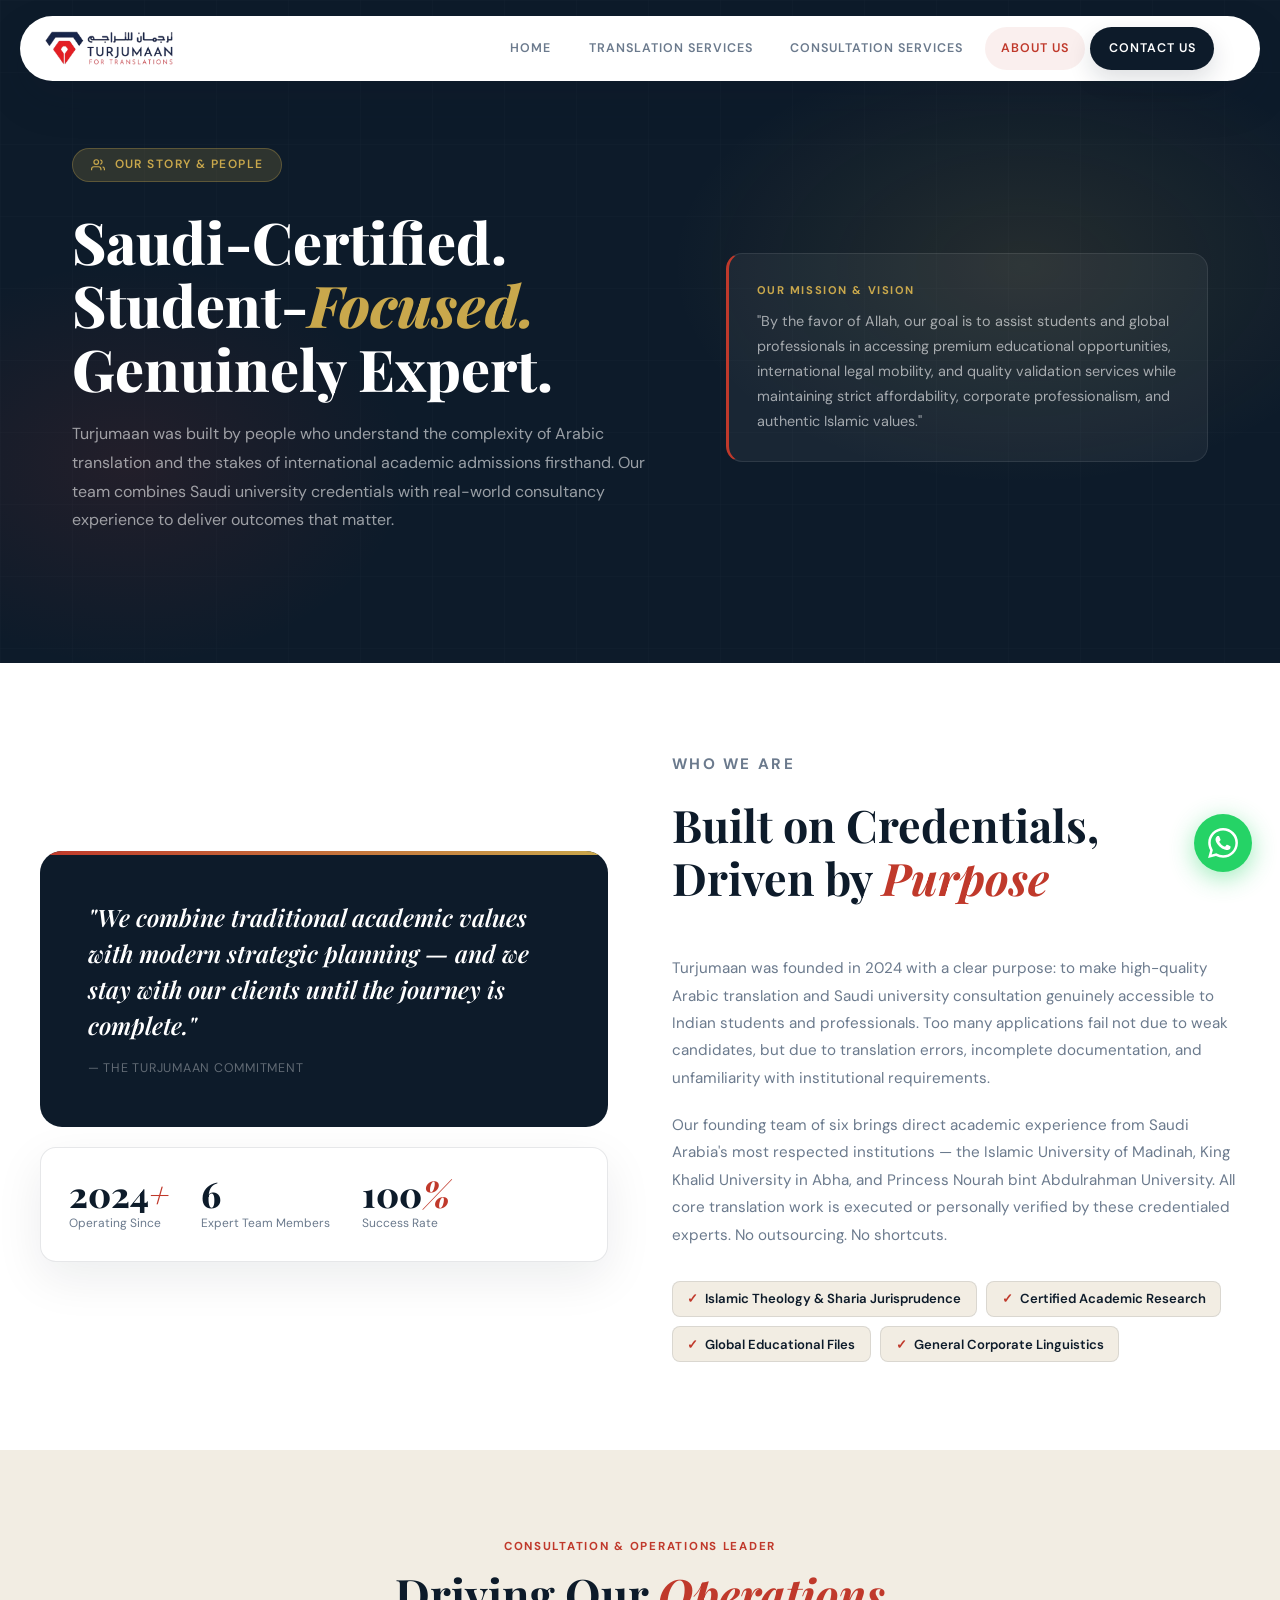
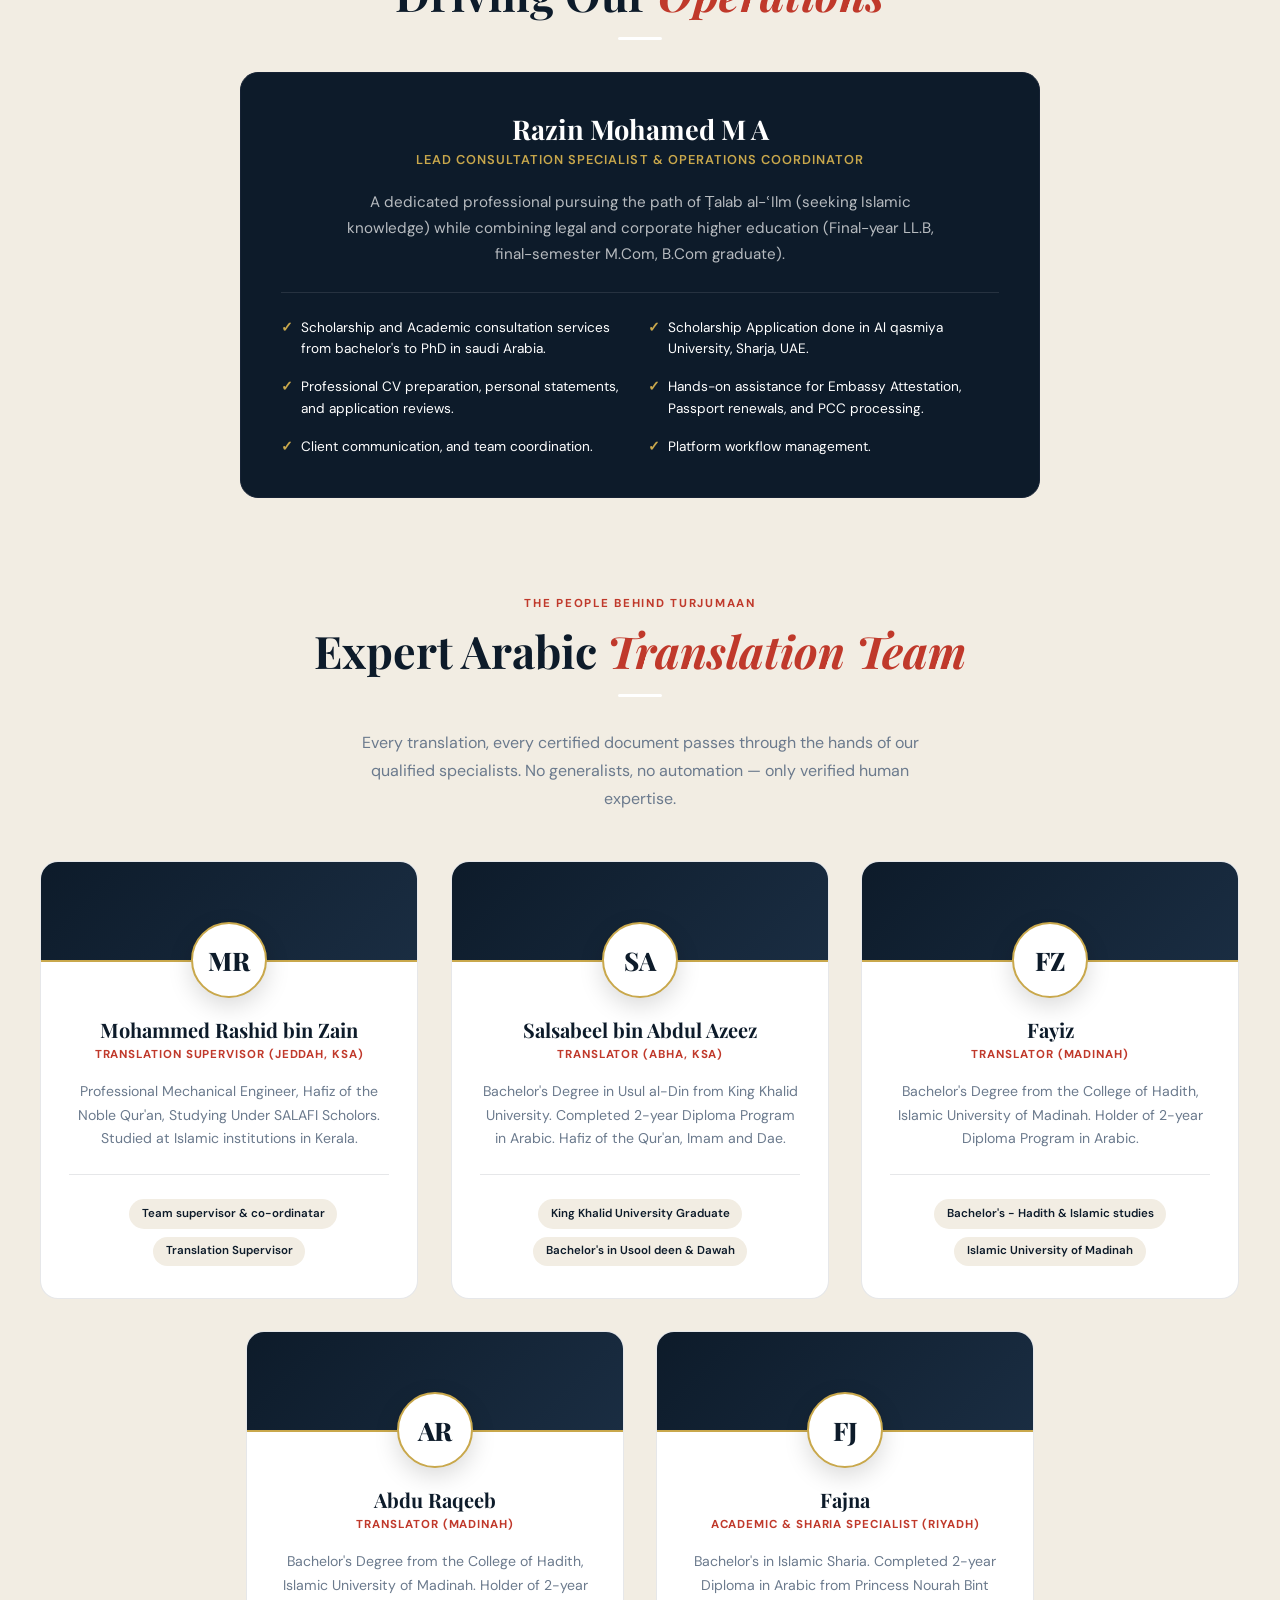
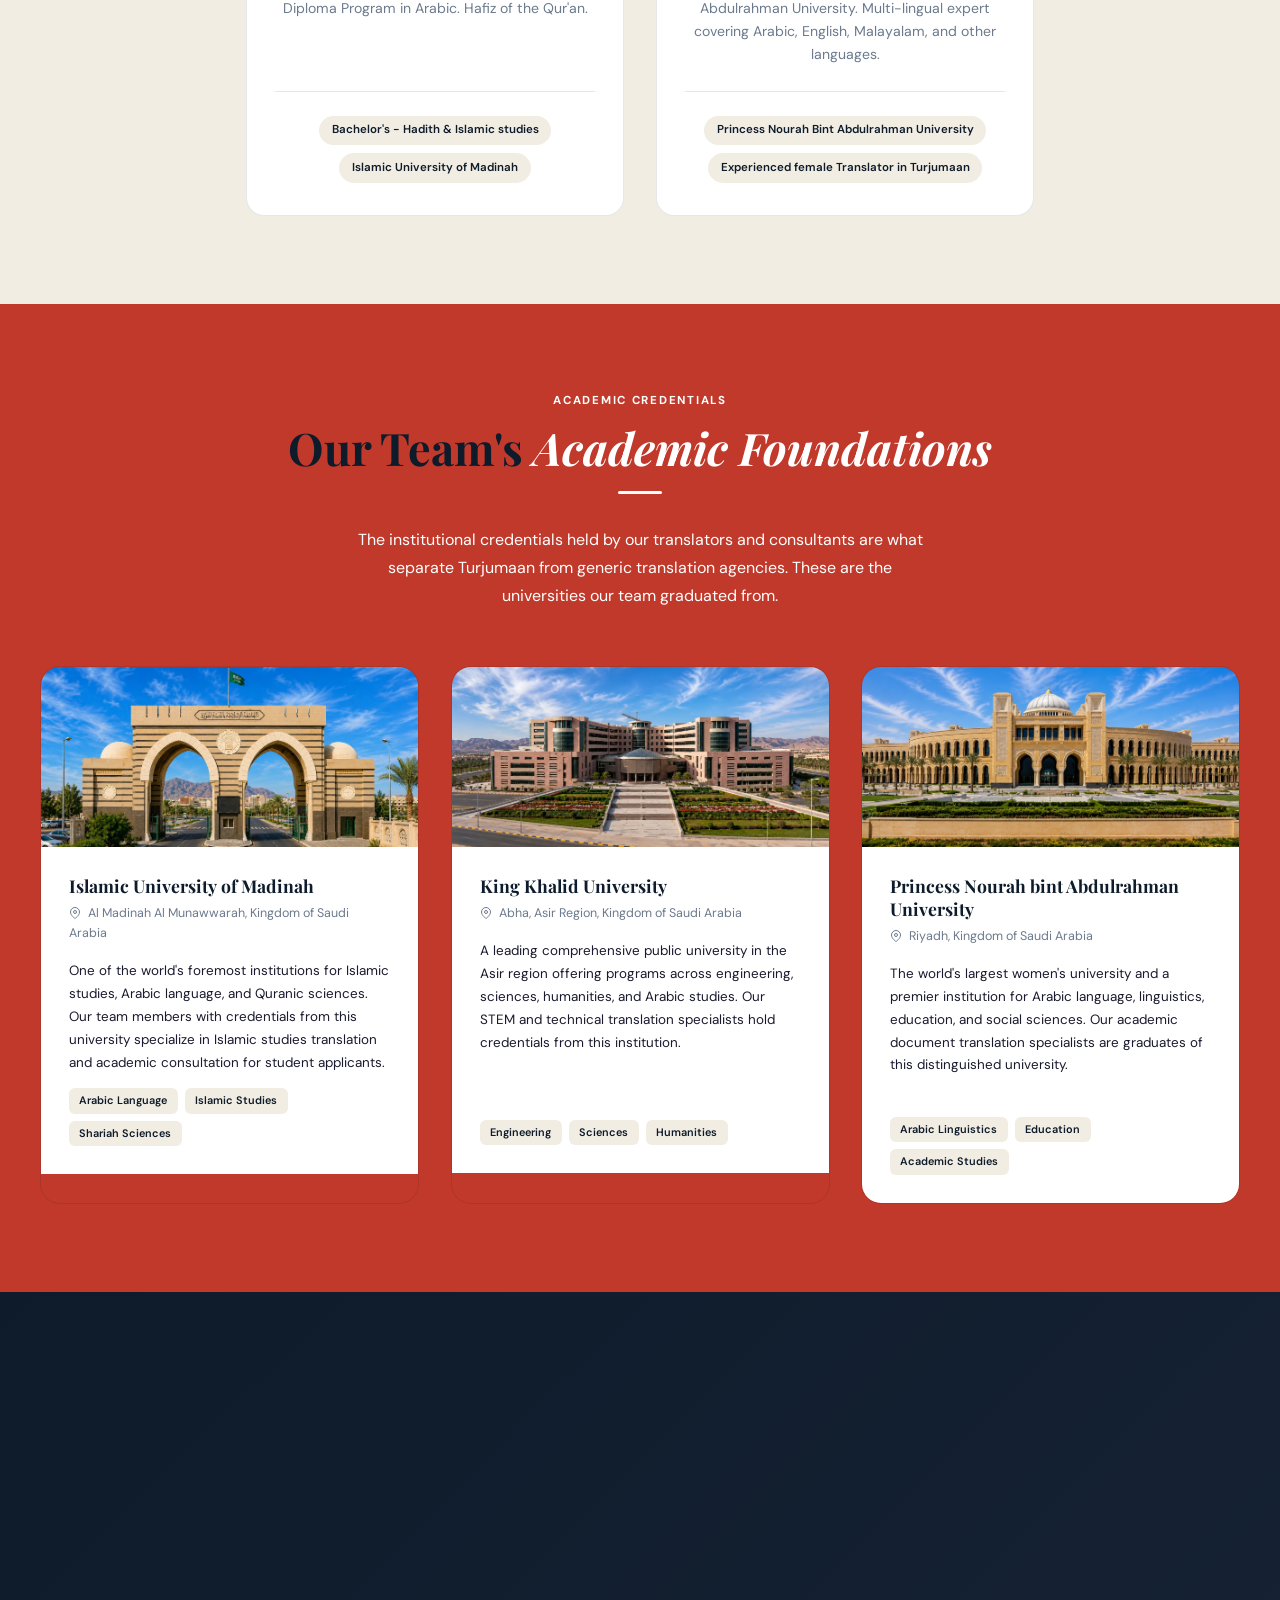
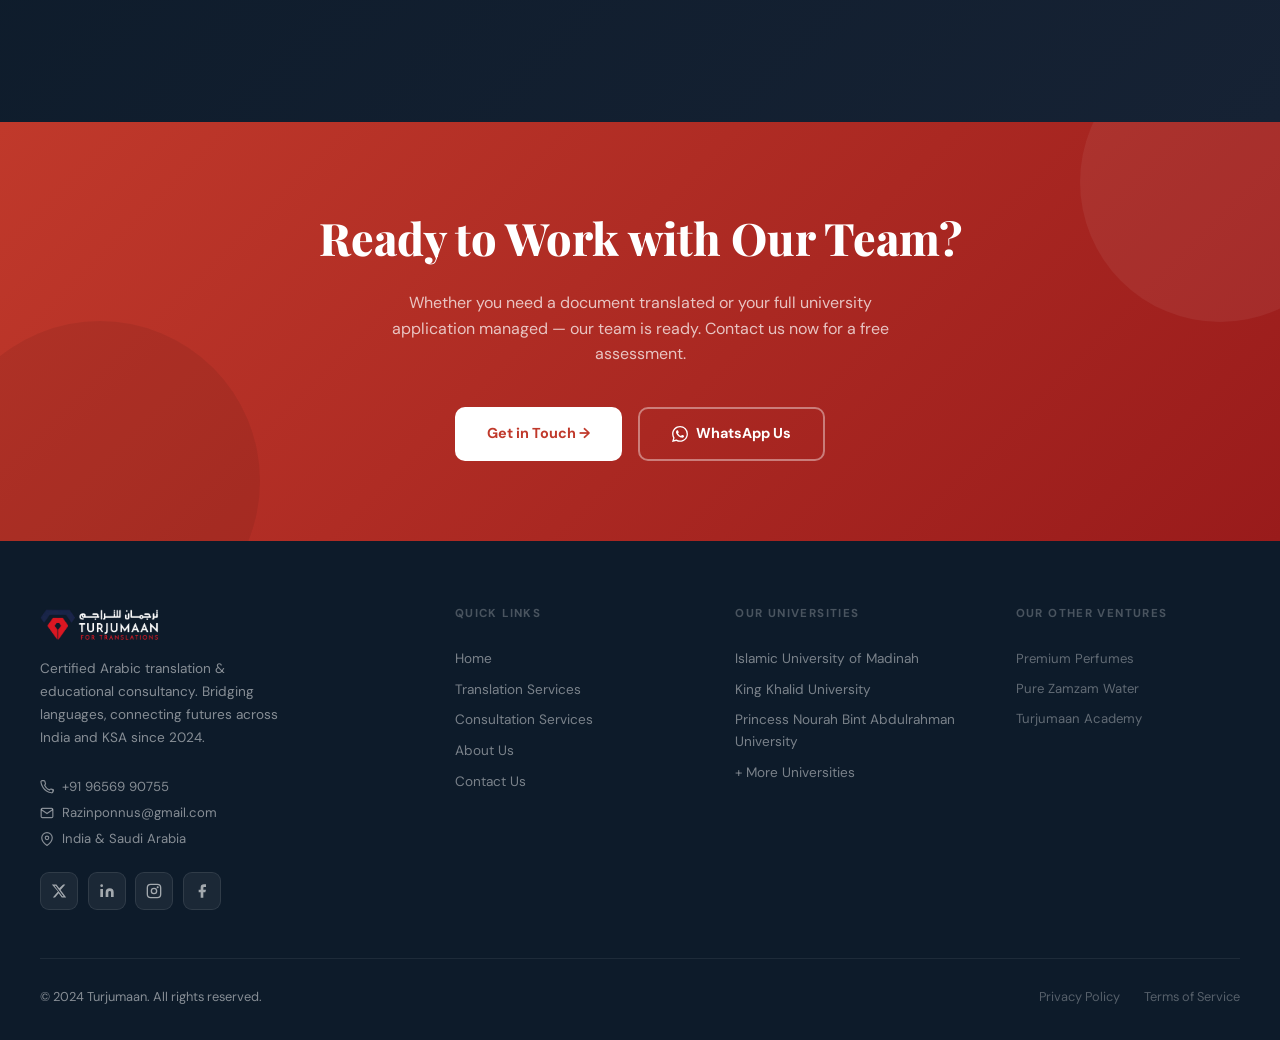
==== about-us.html @ 1d8ee68a "changes" ====
<!DOCTYPE html>
<html lang="en">
<head>
<meta charset="UTF-8">
<meta name="viewport" content="width=device-width, initial-scale=1.0">
<title>Meet Our Expert Saudi-Certified Linguistic Team | Turjumaan</title>
<meta name="description" content="Turjumaan is led by 5 Saudi-credentialed linguistic experts. Meet our team of certified translators and consultants with credentials from the Islamic University of Madinah, King Khalid University, and Princess Nourah University.">
<meta name="robots" content="index, follow">
<link rel="canonical" href="/about-us.html">
<meta property="og:type" content="website">
<meta property="og:site_name" content="Turjumaan">
<meta property="og:title" content="Meet Our Expert Saudi-Certified Linguistic Team | Turjumaan">
<meta property="og:description" content="Turjumaan is led by 5 Saudi-credentialed linguistic experts. Meet our team of certified translators and consultants with credentials from Saudi universities.">
<meta property="og:url" content="/about-us.html">
<meta property="og:image" content="Turjuman-logo.webp">
<meta property="og:image:alt" content="Turjumaan logo for certified Arabic translation and consultancy">
<meta property="og:locale" content="en_US">
<meta name="twitter:card" content="summary_large_image">
<meta name="twitter:title" content="Meet Our Expert Saudi-Certified Linguistic Team | Turjumaan">
<meta name="twitter:description" content="Turjumaan is led by 5 Saudi-credentialed linguistic experts. Meet our team of certified translators and consultants with credentials from Saudi universities.">
<meta name="twitter:image" content="Turjuman-logo.webp">
<script type="application/ld+json">
{
  "@context": "https://schema.org",
  "@type": "ProfessionalService",
  "name": "Turjumaan",
  "url": "/about-us.html",
  "description": "Saudi-certified Arabic translation and consultation specialists led by experienced linguists.",
  "logo": "Turjuman-logo.webp",
  "telephone": "+919656990755",
  "email": "Razinponnus@gmail.com",
  "areaServed": ["India", "Saudi Arabia", "Worldwide"]
}
</script>
<link rel="icon" href="profile-logo.webp" type="image/webp">
<link rel="apple-touch-icon" href="Turjuman-logo.webp">
<meta name="theme-color" content="#0D1B2A">
<link rel="preconnect" href="https://fonts.googleapis.com">
<link href="https://fonts.googleapis.com/css2?family=Playfair+Display:ital,wght@0,400;0,600;0,800;1,400;1,600&family=DM+Sans:wght@300;400;500;600&display=swap" rel="stylesheet">
<style>
*,*::before,*::after{box-sizing:border-box;margin:0;padding:0}
:root{
  --navy:#0D1B2A;--navy2:#162234;--crimson:#C0392B;--crimson2:#E74C3C;--gold:#C9A84C;
  --cream:#FAF8F2;--cream2:#F2EDE3;--text:#1A1A2E;--muted:#6B7A8D;--border:rgba(13,27,42,.1);--white:#fff;
  --nav-surface:rgba(255,252,248,.92);--nav-border:rgba(255,255,255,.65);--nav-shadow:0 18px 45px rgba(13,27,42,.12);--toggle-bg:rgba(13,27,42,.04);
  --ff-display:'Playfair Display',Georgia,serif;--ff-body:'DM Sans',sans-serif;--ease:cubic-bezier(.4,0,.2,1);--t:.3s;
}
html{scroll-behavior:smooth}
.reveal{opacity:0;transform:translateY(26px);transition:opacity .8s var(--ease),transform .8s var(--ease);will-change:opacity,transform}
.reveal.visible{opacity:1;transform:translateY(0)}
body{font-family:var(--ff-body);background:var(--cream);color:var(--text);overflow-x:hidden;line-height:1.6}
a{color:inherit;text-decoration:none}
img{max-width:100%;display:block}

/* NAV */
.nav{position:fixed;top:0;left:0;right:0;z-index:999;padding:1rem 1rem 0;background:transparent;transition:box-shadow var(--t) var(--ease)}
.nav.scrolled .nav-inner{box-shadow:var(--nav-shadow)}
.nav-inner{max-width:1240px;margin:0 auto;min-height:65px;padding:0 1.5rem;display:flex;align-items:center;justify-content:space-between;gap:1rem;background:var(--white);backdrop-filter:blur(18px);-webkit-backdrop-filter:blur(18px);border:1px solid var(--nav-border);border-radius:999px;box-shadow:var(--nav-shadow)}
.nav-brand{display:inline-flex;align-items:center;flex-shrink:0}
.nav-brand img{height:35px;width:auto;display:block}
.nav-brand span{color:var(--crimson)}
.nav-links{display:flex;align-items:center;gap:.35rem;margin-left:auto}
.nav-links a{font-size:.78rem;font-weight:600;letter-spacing:.08em;text-transform:uppercase;color:var(--muted);padding:.7rem 1rem;border-radius:999px;transition:color var(--t),background var(--t),transform var(--t)}
.nav-links a:hover,.nav-links a.active{color:var(--crimson);background:rgba(192,57,43,.08)}
.nav-cta{background:var(--navy)!important;color:var(--white)!important;border-radius:999px!important;padding:.7rem 1.15rem!important;box-shadow:0 10px 24px rgba(13,27,42,.14)}
.nav-cta:hover{background:var(--crimson)!important;color:var(--white)!important}
.nav-actions{display:flex;align-items:center;gap:.7rem;margin-left:.3rem}
.theme-toggle,.hamburger{width:44px;height:44px;border-radius:50%;display:inline-flex;align-items:center;justify-content:center;cursor:pointer;transition:transform var(--t),background var(--t),border-color var(--t),color var(--t)}
.theme-toggle{background:var(--toggle-bg);border:1px solid rgba(201,168,76,.35);color:var(--gold)}
.theme-toggle:hover,.hamburger:hover{transform:translateY(-1px)}
.theme-toggle svg{width:20px;height:20px}
.hamburger{display:none;flex-direction:column;gap:5px;background:var(--toggle-bg);border:1px solid rgba(13,27,42,.08);padding:0}
.hamburger span{display:block;width:18px;height:2px;background:var(--navy);border-radius:2px}
.mob-menu{display:none;position:fixed;top:92px;left:50%;transform:translateX(-50%);width:min(1240px,calc(100% - 2rem));background:var(--nav-surface);border:1px solid var(--nav-border);border-radius:28px;box-shadow:var(--nav-shadow);backdrop-filter:blur(18px);-webkit-backdrop-filter:blur(18px);z-index:998;flex-direction:column;padding:1rem}
.mob-menu.open{display:flex}
.mob-menu a{padding:.85rem 1.25rem;font-weight:500;color:var(--text);border-radius:8px;transition:background var(--t)}
.mob-menu a:hover{background:var(--cream2)}

/* PAGE HERO */
.page-hero{padding-top:68px;background:var(--navy);position:relative;overflow:hidden}
.hero-mesh{position:absolute;inset:0;background:radial-gradient(ellipse 50% 60% at 80% 40%,rgba(201,168,76,.12),transparent 55%),radial-gradient(ellipse 40% 55% at 10% 70%,rgba(192,57,43,.12),transparent 55%);pointer-events:none}
.hero-grid{position:absolute;inset:0;opacity:.025;background-image:linear-gradient(rgba(255,255,255,.6) 1px,transparent 1px),linear-gradient(90deg,rgba(255,255,255,.6) 1px,transparent 1px);background-size:72px 72px}
.hero-content{position:relative;z-index:2;max-width:1200px;margin:0 auto;padding:5rem 2rem 6rem;display:grid;grid-template-columns:1.1fr .9fr;gap:4rem;align-items:center}
.hero-pill{display:inline-flex;align-items:center;gap:8px;background:rgba(201,168,76,.18);border:1px solid rgba(201,168,76,.3);color:var(--gold);font-size:.75rem;font-weight:600;letter-spacing:.12em;text-transform:uppercase;padding:.4rem 1.1rem;border-radius:100px;margin-bottom:1.75rem}
.hero-h1{font-family:var(--ff-display);font-size:clamp(2.2rem,4.5vw,4rem);font-weight:800;color:var(--white);line-height:1.1;margin-bottom:1.25rem}
.hero-h1 em{font-style:italic;color:var(--gold)}
.hero-sub{font-size:1rem;color:rgba(255,255,255,.58);line-height:1.8;margin-bottom:2rem}
.hero-right{display:grid;gap:1rem}
.mv-card{background:rgba(255,255,255,.05);border:1px solid rgba(255,255,255,.09);border-radius:16px;padding:1.75rem;transition:background var(--t)}
.mv-card:hover{background:rgba(255,255,255,.08)}
.mv-card-label{font-size:.7rem;font-weight:700;letter-spacing:.14em;text-transform:uppercase;color:var(--gold);margin-bottom:.6rem}
.mv-card-text{font-size:.9rem;color:rgba(255,255,255,.6);line-height:1.72}

/* SECTION COMMONS */
section{padding:5.5rem 2rem}
.container{max-width:1200px;margin:0 auto}
.eyebrow{font-size:.72rem;font-weight:700;letter-spacing:.15em;text-transform:uppercase;color:var(--crimson);margin-bottom:.75rem}
.section-title{font-family:var(--ff-display);font-size:clamp(1.8rem,3.5vw,2.8rem);font-weight:700;color:var(--navy);line-height:1.18;margin-bottom:1rem}
.section-title em{font-style:italic;color:var(--crimson)}
.section-sub{font-size:1rem;color:var(--muted);line-height:1.75;max-width:580px}
.section-sub-1{font-size:1rem;color:var(--white);line-height:1.75;max-width:580px}
.divider{width:44px;height:3px;background:var(--white);border-radius:2px;margin-bottom:2rem}
.divider.center{margin-left:auto;margin-right:auto}
.text-center{text-align:center}
.text-center .section-sub{margin:0 auto}
.text-center .section-sub-1{margin:0 auto}

.eyebrow-1{font-size:.72rem;font-weight:700;letter-spacing:.15em;text-transform:uppercase;color:var(--white);margin-bottom:.75rem}


/* IDENTITY SECTION */
.identity-section{background:var(--white)}
.identity-grid{display:grid;grid-template-columns:1fr 1fr;gap:4rem;align-items:center}
.identity-visual{position:relative}
.identity-main-card{background:var(--navy);border-radius:22px;padding:3rem;position:relative;overflow:hidden}
.identity-main-card::before{content:'';position:absolute;top:0;left:0;right:0;height:4px;background:linear-gradient(90deg,var(--crimson),var(--gold))}
.identity-quote{font-family:var(--ff-display);font-size:1.5rem;font-weight:600;font-style:italic;color:var(--white);line-height:1.5;margin-bottom:1rem}
.identity-quote-src{font-size:.78rem;color:rgba(255,255,255,.35);letter-spacing:.06em;text-transform:uppercase}
.identity-float{background:var(--white);border:1px solid var(--border);border-radius:16px;padding:1.75rem;margin-top:1.25rem;box-shadow:0 16px 48px rgba(13,27,42,.08)}
.float-stats{display:flex;gap:2rem;flex-wrap:wrap}
.fstat-num{font-family:var(--ff-display);font-size:2.2rem;font-weight:800;color:var(--navy);line-height:1}
.fstat-num span{color:var(--crimson);font-style:italic}
.fstat-label{font-size:.75rem;color:var(--muted);margin-top:3px}
.identity-copy p{font-size:.95rem;color:var(--muted);line-height:1.8;margin-bottom:1.25rem}
.identity-copy p:last-child{margin-bottom:0}
.value-tags{display:flex;flex-wrap:wrap;gap:.6rem;margin-top:2rem}
.value-tag{display:flex;align-items:center;gap:7px;font-size:.82rem;font-weight:600;color:var(--navy);background:var(--cream2);border:1px solid var(--border);padding:.4rem .9rem;border-radius:8px}
.value-tag::before{content:'✓';color:var(--crimson);font-weight:800}

/* TEAM SECTION OVERHAUL */
.team-section{background:var(--cream2)}
.team-leader-card{background:var(--navy);border:1px solid var(--navy2);border-radius:18px;overflow:hidden;transition:all var(--t) var(--ease); display:flex; flex-direction:column; max-width: 800px; margin: 0 auto 3.5rem auto;}
.team-leader-card:hover{transform:translateY(-6px);box-shadow:0 20px 56px rgba(13,27,42,.15);border-color:var(--gold);}
.team-leader-body{padding:2.5rem; color:var(--white); text-align: center;}
.team-leader-name{font-family:var(--ff-display);font-size:1.7rem;font-weight:700;color:var(--white);margin-bottom:.25rem;line-height:1.2}
.team-leader-role{font-size:.8rem;font-weight:600;color:var(--gold);text-transform:uppercase;letter-spacing:.08em;margin-bottom:1.25rem}
.team-leader-bio{font-size:.95rem;color:rgba(255,255,255,.7);line-height:1.7;margin-bottom:1.5rem; max-width: 600px; margin-left: auto; margin-right: auto;}
.team-leader-skills {border-top: 1px solid rgba(255,255,255,0.1); padding-top: 1.5rem; display: grid; grid-template-columns: 1fr 1fr; gap: 1rem; text-align: left;}
.team-leader-skill {font-size: 0.85rem; color: var(--white); display: flex; gap: 8px;}
.team-leader-skill::before {content: '✓'; color: var(--gold); font-weight: bold;}

/* REDESIGNED 5-CARD GRID */
.team-grid {
  display: flex;
  flex-wrap: wrap;
  justify-content: center;
  gap: 2rem;
  margin-top: 3rem;
}
.team-card {
  width: calc(33.333% - 1.35rem);
  min-width: 320px;
  max-width: 380px;
  background: var(--white);
  border: 1px solid var(--border);
  border-radius: 18px;
  overflow: hidden;
  transition: all var(--t) var(--ease);
  display: flex;
  flex-direction: column;
}
.team-card:hover {
  transform: translateY(-8px);
  box-shadow: 0 24px 48px rgba(13,27,42,0.08);
  border-color: rgba(201,168,76,0.4);
}
.team-card-header {
  height: 100px;
  background: linear-gradient(135deg, var(--navy) 0%, #1a2d42 100%);
  position: relative;
  border-bottom: 2px solid var(--gold);
}
.team-avatar {
  width: 76px;
  height: 76px;
  background: var(--white);
  color: var(--navy);
  font-family: var(--ff-display);
  font-size: 1.6rem;
  font-weight: 800;
  border-radius: 50%;
  display: flex;
  align-items: center;
  justify-content: center;
  position: absolute;
  bottom: -38px;
  left: 50%;
  transform: translateX(-50%);
  box-shadow: 0 8px 24px rgba(0,0,0,0.15);
  border: 2px solid var(--gold);
}
.team-card-body {
  padding: 3.5rem 1.75rem 2rem;
  text-align: center;
  display: flex;
  flex-direction: column;
  flex-grow: 1;
}
.team-card-name {
  font-family: var(--ff-display);
  font-size: 1.25rem;
  font-weight: 700;
  color: var(--navy);
  margin-bottom: 0.25rem;
  line-height: 1.2;
}
.team-card-role {
  font-size: 0.72rem;
  font-weight: 700;
  color: var(--crimson);
  text-transform: uppercase;
  letter-spacing: 0.08em;
  margin-bottom: 1rem;
}
.team-card-bio {
  font-size: 0.88rem;
  color: var(--muted);
  line-height: 1.65;
  margin-bottom: 1.5rem;
  flex-grow: 1;
}
.team-skills {
  display: flex;
  flex-wrap: wrap;
  justify-content: center;
  gap: 0.5rem;
  margin-top: auto;
  padding-top: 1.5rem;
  border-top: 1px solid var(--border);
}
.team-skill {
  font-size: 0.72rem;
  font-weight: 600;
  background: var(--cream2);
  color: var(--navy);
  padding: 0.35rem 0.8rem;
  border-radius: 100px;
}

/* ACADEMIC AFFILIATIONS */
.affiliations-section{background:var(--crimson)}
.aff-grid{display:grid;grid-template-columns:repeat(3,1fr);gap:2rem;margin-top:3.5rem;}
.aff-card{border:1px solid var(--border);border-radius:20px;overflow:hidden;transition:all var(--t) var(--ease);position:relative;}
.aff-card::before{content:'';position:absolute;top:0;left:0;right:0;height:3px;background:linear-gradient(90deg,var(--crimson),var(--gold));transform:scaleX(0);transform-origin:left;transition:transform var(--t)}
.aff-card:hover::before{transform:scaleX(1)}
.aff-card:hover{transform:translateY(-5px);box-shadow:0 20px 60px rgba(13,27,42,.09)}
.aff-img-wrap{height:180px;background:var(--cream2);display:flex;align-items:center;justify-content:center;overflow:hidden;position:relative}
.aff-img-wrap img{width:100%;height:100%;object-fit:cover;transition:transform .6s var(--ease)}
.aff-card:hover .aff-img-wrap img{transform:scale(1.04)}
.aff-img-fallback{display:flex;flex-direction:column;align-items:center;justify-content:center;gap:.75rem;height:100%;width:100%}
.aff-img-fallback-logo{height:60px;display:flex;align-items:center;justify-content:center}
.aff-img-fallback-logo img{max-height:60px;width:auto;object-fit:contain}
.aff-img-fallback-icon{font-size:3.5rem}
.aff-body{padding:1.75rem;background: var(--white);}
.aff-name{font-family:var(--ff-display);font-size:1.1rem;font-weight:700;color:var(--navy);margin-bottom:.4rem;line-height:1.3}
.aff-location{font-size:.78rem;color:var(--muted);margin-bottom:1rem}
.aff-detail{font-size:.84rem;color:var(--text);line-height:1.7}
.aff-tags{display:flex;flex-wrap:wrap;gap:.45rem;margin-top:.875rem}
.aff-tag{font-size:.68rem;font-weight:600;background:var(--cream2);color:var(--navy);padding:.25rem .65rem;border-radius:6px}

/* VALUES STRIP OVERHAUL */
.values-strip {
  background: linear-gradient(135deg, var(--navy) 0%, var(--navy2) 100%);
  padding: 5rem 2rem;
}
.values-inner {
  max-width: 1200px;
  margin: 0 auto;
  display: grid;
  grid-template-columns: repeat(4, 1fr);
  gap: 2rem;
}
.value-cell {
  background: rgba(255,255,255,0.03);
  border: 1px solid rgba(255,255,255,0.06);
  border-radius: 16px;
  padding: 2.5rem 1.5rem;
  text-align: center;
  transition: all var(--t);
}
.value-cell:hover {
  background: rgba(255,255,255,0.06);
  transform: translateY(-5px);
  border-color: rgba(201,168,76, 0.3);
  box-shadow: 0 15px 30px rgba(0,0,0,0.2);
}
.value-icon {
  width: 64px;
  height: 64px;
  margin: 0 auto 1.25rem auto;
  background: rgba(201,168,76, 0.1);
  border: 1px solid rgba(201,168,76, 0.25);
  border-radius: 50%;
  display: flex;
  align-items: center;
  justify-content: center;
  transition: all var(--t);
}
.value-icon svg {
  width: 30px;
  height: 30px;
  color: var(--gold);
  transition: all var(--t);
}
.value-cell:hover .value-icon {
  background: var(--gold);
  transform: translateY(-5px);
  box-shadow: 0 10px 25px rgba(201,168,76,0.3);
}
.value-cell:hover .value-icon svg {
  color: var(--navy);
}
.value-title {
  font-family: var(--ff-display);
  font-size: 1.15rem;
  font-weight: 700;
  color: var(--white);
  margin-bottom: 0.6rem;
}
.value-desc {
  font-size: 0.85rem;
  color: rgba(255,255,255,0.55);
  line-height: 1.6;
}

/* CTA BANNER */
.cta-section{background:linear-gradient(135deg,var(--crimson) 0%,#991b1b 100%);text-align:center;padding:5rem 2rem;position:relative;overflow:hidden}
.cta-section::before{content:'';position:absolute;top:-80px;right:-80px;width:280px;height:280px;border-radius:50%;background:rgba(255,255,255,.06)}
.cta-section::after{content:'';position:absolute;bottom:-100px;left:-60px;width:320px;height:320px;border-radius:50%;background:rgba(0,0,0,.07)}
.cta-inner{position:relative;z-index:1}
.cta-title{font-family:var(--ff-display);font-size:clamp(1.8rem,3.5vw,3rem);font-weight:800;color:var(--white);margin-bottom:1rem}
.cta-sub{font-size:1rem;color:rgba(255,255,255,.72);margin-bottom:2.5rem;max-width:520px;margin-left:auto;margin-right:auto}
.btn-white{display:inline-flex;align-items:center;gap:8px;background:var(--white);color:var(--crimson);padding:.85rem 2rem;border-radius:10px;font-weight:700;font-size:.9rem;font-family:var(--ff-body);transition:all var(--t) var(--ease)}
.btn-white:hover{transform:translateY(-2px);box-shadow:0 10px 28px rgba(0,0,0,.2)}
.btn-outline-white{display:inline-flex;align-items:center;gap:8px;background:transparent;color:var(--white);padding:.85rem 2rem;border-radius:10px;font-weight:700;font-size:.9rem;font-family:var(--ff-body);border:2px solid rgba(255,255,255,.4);transition:all var(--t) var(--ease)}
.btn-outline-white:hover{background:rgba(255,255,255,.1);border-color:rgba(255,255,255,.7)}
.cta-btns{display:flex;gap:1rem;justify-content:center;flex-wrap:wrap}

/* FOOTER */
footer{background:var(--navy);color:rgba(255,255,255,.5);padding:4rem 2rem 2rem}
.footer-inner{max-width:1200px;margin:0 auto}
.footer-grid{display:grid;grid-template-columns:1.6fr 1fr 1fr 1fr;gap:3.5rem;margin-bottom:3rem}
.footer-brand-name{font-family:var(--ff-display);font-size:1.5rem;font-weight:800;color:var(--white);margin-bottom:.75rem}
.footer-brand-name img{width:auto;height:40px;display:block}
.footer-brand-name span{color:var(--crimson)}
.footer-tagline{font-size:.85rem;line-height:1.7;max-width:260px;margin-bottom:1.5rem}
.footer-nap{font-size:.82rem;line-height:2}
.footer-col-title{font-size:.72rem;font-weight:700;letter-spacing:.12em;text-transform:uppercase;color:rgba(255,255,255,.25);margin-bottom:1.25rem}
.footer-link{display:block;font-size:.85rem;color:rgba(255,255,255,.45);padding:.28rem 0;transition:color .2s}
.footer-link:hover{color:var(--white)}
.footer-venture-text{font-size:.82rem;color:rgba(255,255,255,.35);padding:.28rem 0;transition:color .2s}
.footer-venture-text:hover{color:rgba(255,255,255,.65)}
.footer-venture::before{content:'↗';font-size:.7rem;opacity:.5}
.socials{display:flex;gap:.6rem;margin-top:1.25rem}
.social-btn{width:38px;height:38px;border-radius:9px;background:rgba(255,255,255,.06);border:1px solid rgba(255,255,255,.09);display:flex;align-items:center;justify-content:center;transition:all .2s}
.social-btn:hover{background:var(--crimson);border-color:var(--crimson)}
.social-btn svg{width:16px;height:16px;color:rgba(255,255,255,.6)}
.social-btn:hover svg{color:var(--white)}
.footer-bottom{border-top:1px solid rgba(255,255,255,.07);padding-top:1.75rem;display:flex;justify-content:space-between;align-items:center;flex-wrap:wrap;gap:1rem;font-size:.8rem}
.footer-legal{display:flex;gap:1.5rem}
.footer-legal a{color:rgba(255,255,255,.3);transition:color .2s}
.footer-legal a:hover{color:rgba(255,255,255,.65)}

/* FLOATING WHATSAPP */
.wa-float{position:fixed;bottom:28px;right:28px;z-index:9999;width:58px;height:58px;background:#25D366;border-radius:50%;display:flex;align-items:center;justify-content:center;box-shadow:0 6px 24px rgba(37,211,102,.45);transition:all .3s var(--ease)}
.wa-float:hover{transform:scale(1.12);box-shadow:0 10px 32px rgba(37,211,102,.55)}
.wa-float svg{width:30px;height:30px;color:var(--white)}

/* RESPONSIVE */
@media(max-width:980px){
  .nav{padding:.8rem .75rem 0}
  .nav-inner{min-height:64px;padding:0 1rem;border-radius:28px}
  .nav-links{display:none}
  .nav-actions{margin-left:auto}
  .hamburger{display:inline-flex}
  .nav-brand img{height:32px}
}
@media(max-width:900px){
  .hero-content{grid-template-columns:1fr;gap:2.5rem}
  .identity-grid{grid-template-columns:1fr;gap:2.5rem}
  .aff-grid{grid-template-columns:1fr 1fr}
  .values-inner{grid-template-columns:1fr 1fr}
  .footer-grid{grid-template-columns:1fr 1fr;gap:2rem}
  .team-leader-skills {grid-template-columns: 1fr;}
}
@media(max-width:640px){
  .hero-h1{font-size:2.4rem; margin-bottom:0.75rem}
  .hero-sub {font-size: 0.88rem; line-height: 1.65; margin-bottom: 2rem;}
  .section-sub {font-size: 0.88rem; line-height: 1.65;}
    .section-sub-1 {font-size: 0.88rem; line-height: 1.65;}
  .identity-quote {font-size: 1.3rem;}
  .mv-card {padding: 1.5rem;}
  .team-card {width: 100%; min-width: 100%;}
  .team-leader-body {padding: 2rem 1.5rem;}
  
  .aff-grid{grid-template-columns:1fr}
  .values-inner{grid-template-columns:1fr}
  .footer-grid{grid-template-columns:1fr}
  section{padding:4rem 1.25rem}
}
</style>
</head>
<body>

<!-- NAVIGATION -->
<nav class="nav" id="mainNav">
  <div class="nav-inner">
    <a href="/" class="nav-brand" aria-label="Turjumaan home"><img src="Turjuman-logo.webp" alt="Turjumaan logo"></a>
    <div class="nav-links">
      <a href="/index">Home</a>
      <a href="/translation-service">Translation Services</a>
      <a href="/consultation-service">Consultation Services</a>
      <a href="/about-us" class="active">About Us</a>
      <a href="/contact-us" class="nav-cta">Contact Us</a>
    </div>
    <div class="nav-actions">
      <button class="hamburger" id="ham" aria-label="Menu" type="button"><span></span><span></span><span></span></button>
    </div>
  </div>
</nav>
<div class="mob-menu" id="mobMenu">
  <a href="index.html">Home</a>
  <a href="translation-service.html">Translation Services</a>
  <a href="consultation-service.html">Consultation Services</a>
  <a href="about-us.html">About Us</a>
  <a href="contact-us.html">Contact Us</a>
</div>

<!-- PAGE HERO -->
<div class="page-hero">
  <div class="hero-mesh"></div>
  <div class="hero-grid"></div>
  <div class="hero-content">
    <div>
      <div class="hero-pill">
        <svg viewBox="0 0 24 24" fill="none" stroke="currentColor" stroke-width="2" width="14" height="14" style="margin-right:2px"><path d="M17 21v-2a4 4 0 0 0-4-4H5a4 4 0 0 0-4 4v2"/><circle cx="9" cy="7" r="4"/><path d="M23 21v-2a4 4 0 0 0-3-3.87M16 3.13a4 4 0 0 1 0 7.75"/></svg>
        Our Story & People
      </div>
      <h1 class="hero-h1">Saudi-Certified.<br>Student-<em>Focused.</em><br>Genuinely Expert.</h1>
      <p class="hero-sub">Turjumaan was built by people who understand the complexity of Arabic translation and the stakes of international academic admissions firsthand. Our team combines Saudi university credentials with real-world consultancy experience to deliver outcomes that matter.</p>
    </div>
    <div class="hero-right">
      <div class="mv-card" style="border-left: 3px solid var(--crimson);">
        <div class="mv-card-label">Our Mission & Vision</div>
        <div class="mv-card-text">"By the favor of Allah, our goal is to assist students and global professionals in accessing premium educational opportunities, international legal mobility, and quality validation services while maintaining strict affordability, corporate professionalism, and authentic Islamic values."</div>
      </div>
    </div>
  </div>
</div>

<!-- CORE IDENTITY -->
<section class="identity-section">
  <div class="container">
    <div class="identity-grid">
      <div class="identity-visual">
        <div class="identity-main-card">
          <p class="identity-quote">"We combine traditional academic values with modern strategic planning — and we stay with our clients until the journey is complete."</p>
          <p class="identity-quote-src">— The Turjumaan Commitment</p>
        </div>
        <div class="identity-float">
          <div class="float-stats">
            <div>
              <div class="fstat-num">2024<span>+</span></div>
              <div class="fstat-label">Operating Since</div>
            </div>
            <div>
              <div class="fstat-num">6</div>
              <div class="fstat-label">Expert Team Members</div>
            </div>
            <div>
              <div class="fstat-num">100<span>%</span></div>
              <div class="fstat-label">Success Rate</div>
            </div>
          </div>
        </div>
      </div>
      <div class="identity-copy">
        <p class="eyebrow">Who We Are</p>
        <h2 class="section-title">Built on Credentials,<br>Driven by <em>Purpose</em></h2>
        <div class="divider"></div>
        <p>Turjumaan was founded in 2024 with a clear purpose: to make high-quality Arabic translation and Saudi university consultation genuinely accessible to Indian students and professionals. Too many applications fail not due to weak candidates, but due to translation errors, incomplete documentation, and unfamiliarity with institutional requirements.</p>
        <p>Our founding team of six brings direct academic experience from Saudi Arabia's most respected institutions — the Islamic University of Madinah, King Khalid University in Abha, and Princess Nourah bint Abdulrahman University. All core translation work is executed or personally verified by these credentialed experts. No outsourcing. No shortcuts.</p>
        
        <div class="value-tags">
          <span class="value-tag">Islamic Theology & Sharia Jurisprudence</span>
          <span class="value-tag">Certified Academic Research</span>
          <span class="value-tag">Global Educational Files</span>
          <span class="value-tag">General Corporate Linguistics</span>
        </div>
      </div>
    </div>
  </div>
</section>

<!-- TEAM PROFILES OVERHAUL -->
<section class="team-section">
  <div class="container">
    <div class="text-center">
      <p class="eyebrow">Consultation & Operations Leader</p>
      <h2 class="section-title">Driving Our <em>Operations</em></h2>
      <div class="divider center"></div>
    </div>

    <!-- PROFILE 1: CONSULTATION & OPERATIONS LEADER -->
    <div class="team-leader-card">
      <div class="team-leader-body">
        <div class="team-leader-name">Razin Mohamed M A</div>
        <div class="team-leader-role">Lead Consultation Specialist & Operations Coordinator</div>
        <p class="team-leader-bio">A dedicated professional pursuing the path of Ṭalab al-ʿIlm (seeking Islamic knowledge) while combining legal and corporate higher education (Final-year LL.B, final-semester M.Com, B.Com graduate).</p>
        <div class="team-leader-skills">
          <div class="team-leader-skill">Scholarship and Academic consultation services from bachelor's to PhD in saudi Arabia.</div>
          <div class="team-leader-skill">Scholarship Application done in Al qasmiya University, Sharja, UAE.</div>
          <div class="team-leader-skill">Professional CV preparation, personal statements, and application reviews.</div>
          <div class="team-leader-skill">Hands-on assistance for Embassy Attestation, Passport renewals, and PCC processing.</div>
          <div class="team-leader-skill">Client communication, and team coordination.</div>
          <div class="team-leader-skill">Platform workflow management.</div>
        </div>
      </div>
    </div>

    <div class="text-center" style="margin-top: 6rem;">
      <p class="eyebrow">The People Behind Turjumaan</p>
      <h2 class="section-title">Expert Arabic <em>Translation Team</em></h2>
      <div class="divider center"></div>
      <p class="section-sub">Every translation, every certified document passes through the hands of our qualified specialists. No generalists, no automation — only verified human expertise.</p>
    </div>

    <!-- EXPERT ARABIC TRANSLATION TEAM GRID -->
    <div class="team-grid">

      <!-- Profile 2 -->
      <div class="team-card">
        <div class="team-card-header">
          <div class="team-avatar">MR</div>
        </div>
        <div class="team-card-body">
          <div class="team-card-name">Mohammed Rashid bin Zain</div>
          <div class="team-card-role">Translation Supervisor (JEDDAH, KSA)</div>
          <p class="team-card-bio">Professional Mechanical Engineer, Hafiz of the Noble Qur'an, Studying Under SALAFI Scholors. Studied at Islamic institutions in Kerala.</p>
          <div class="team-skills">
            <br>
            <span class="team-skill">Team supervisor & co-ordinatar </span>
            
            <span class="team-skill">Translation Supervisor </span>
          </div>
        </div>
      </div>

      <!-- Profile 3 -->
      <div class="team-card">
        <div class="team-card-header">
          <div class="team-avatar">SA</div>
        </div>
        <div class="team-card-body">
          <div class="team-card-name">Salsabeel bin Abdul Azeez</div>
          <div class="team-card-role">Translator (Abha, KSA)</div>
          <p class="team-card-bio">Bachelor's Degree in Usul al-Din from King Khalid University. Completed 2-year Diploma Program in Arabic. Hafiz of the Qur'an, Imam and Dae.</p>
          <div class="team-skills">
            <span class="team-skill">King Khalid University Graduate</span>
            <span class="team-skill">Bachelor's in Usool deen & Dawah </span>
          </div>
        </div>
      </div>

      <!-- Profile 4 -->
      <div class="team-card">
        <div class="team-card-header">
          <div class="team-avatar">FZ</div>
        </div>
        <div class="team-card-body">
          <div class="team-card-name">Fayiz</div>
          <div class="team-card-role">Translator (Madinah)</div>
          <p class="team-card-bio">Bachelor's Degree from the College of Hadith, Islamic University of Madinah. Holder of 2-year Diploma Program in Arabic.</p>
          <div class="team-skills">
            <span class="team-skill">Bachelor's - Hadith & Islamic studies </span>
            <span class="team-skill">Islamic University of Madinah</span>
          </div>
        </div>
      </div>

      <!-- Profile 5 -->
      <div class="team-card">
        <div class="team-card-header">
          <div class="team-avatar">AR</div>
        </div>
        <div class="team-card-body">
          <div class="team-card-name">Abdu Raqeeb</div>
          <div class="team-card-role">Translator (Madinah)</div>
          <p class="team-card-bio">Bachelor's Degree from the College of Hadith, Islamic University of Madinah. Holder of 2-year Diploma Program in Arabic. Hafiz of the Qur'an.</p>
          <div class="team-skills">
            <span class="team-skill">Bachelor's - Hadith & Islamic studies </span>
            <span class="team-skill">Islamic University of Madinah</span>
          </div>
        </div>
      </div>

      <!-- Profile 6 -->
      <div class="team-card">
        <div class="team-card-header">
          <div class="team-avatar">FJ</div>
        </div>
        <div class="team-card-body">
          <div class="team-card-name">Fajna</div>
          <div class="team-card-role">Academic & Sharia Specialist (Riyadh)</div>
          <p class="team-card-bio">Bachelor's in Islamic Sharia. Completed 2-year Diploma in Arabic from Princess Nourah Bint Abdulrahman University. Multi-lingual expert covering Arabic, English, Malayalam, and other languages.</p>
          <div class="team-skills">
            <span class="team-skill">Princess Nourah Bint Abdulrahman University</span>
            <span class="team-skill">Experienced female Translator in Turjumaan</span>
          </div>
        </div>
      </div>

    </div>
  </div>
</section>

<!-- ACADEMIC AFFILIATIONS -->
<section class="affiliations-section">
  <div class="container">
    <div class="text-center">
      <p class="eyebrow-1">Academic Credentials</p>
      <h2 class="section-title">Our Team's <em style="color: var(--white);">Academic Foundations</em></h2>
      <div class="divider center"></div>
      <p class="section-sub-1">The institutional credentials held by our translators and consultants are what separate Turjumaan from generic translation agencies. These are the universities our team graduated from.</p>
    </div>
    <div class="aff-grid">

      <!-- Islamic University of Madinah -->
      <div class="aff-card">
        <div class="aff-img-wrap">
          <img src="madinah-uni.webp" alt="Islamic University of Madinah grand entrance gate in Al Madinah Al Munawwarah, Saudi Arabia" loading="lazy"
            onerror="this.style.display='none';this.nextElementSibling.style.display='flex'">
          <div class="aff-img-fallback" style="display:none">
            <div class="aff-img-fallback-logo">
              <img src="madinah-uni.webp" alt="Islamic University of Madinah logo" loading="lazy">
            </div>
          </div>
        </div>
        <div class="aff-body">
          <div class="aff-name">Islamic University of Madinah</div>
          <div class="aff-location"><svg viewBox="0 0 24 24" fill="none" stroke="currentColor" stroke-width="2" width="12" height="12" style="margin-right:4px; margin-bottom:-2px"><path d="M21 10c0 7-9 13-9 13s-9-6-9-13a9 9 0 0 1 18 0z"/><circle cx="12" cy="10" r="3"/></svg> Al Madinah Al Munawwarah, Kingdom of Saudi Arabia</div>
          <p class="aff-detail">One of the world's foremost institutions for Islamic studies, Arabic language, and Quranic sciences. Our team members with credentials from this university specialize in Islamic studies translation and academic consultation for student applicants.</p>
          <div class="aff-tags">
            <span class="aff-tag">Arabic Language</span>
            <span class="aff-tag">Islamic Studies</span>
            <span class="aff-tag">Shariah Sciences</span>
          </div>
        </div>
      </div>

      <!-- King Khalid University -->
      <div class="aff-card">
        <div class="aff-img-wrap">
          <img src="king-khalid-uni.webp" alt="King Khalid University grand entrance gate, Saudi Arabia" loading="lazy"
            onerror="this.style.display='none';this.nextElementSibling.style.display='flex'">
          <div class="aff-img-fallback" style="display:none">
            <div class="aff-img-fallback-logo">
              <img src="king-khalid-uni.webp" alt="King Khalid University" loading="lazy">
            </div>
          </div>
        </div>
        <div class="aff-body">
          <div class="aff-name">King Khalid University</div>
          <div class="aff-location"><svg viewBox="0 0 24 24" fill="none" stroke="currentColor" stroke-width="2" width="12" height="12" style="margin-right:4px; margin-bottom:-2px"><path d="M21 10c0 7-9 13-9 13s-9-6-9-13a9 9 0 0 1 18 0z"/><circle cx="12" cy="10" r="3"/></svg> Abha, Asir Region, Kingdom of Saudi Arabia</div>
          <p class="aff-detail">A leading comprehensive public university in the Asir region offering programs across engineering, sciences, humanities, and Arabic studies. Our STEM and technical translation specialists hold credentials from this institution.</p>
          <br><br>
          <div class="aff-tags">
            <span class="aff-tag">Engineering</span>
            <span class="aff-tag">Sciences</span>
            <span class="aff-tag">Humanities</span>
          </div>
        </div>
      </div>

      <!-- Princess Nourah University -->
      <div class="aff-card">
        <div class="aff-img-wrap">
          <img src="Princess-Nourah-bint-Abdulrahman-University.webp" alt="Princess Nourah bint Abdulrahman University, Saudi Arabia" loading="lazy"
            onerror="this.style.display='none';this.nextElementSibling.style.display='flex'">
          <div class="aff-img-fallback" style="display:none">
            <div class="aff-img-fallback-logo">
              <img src="Princess-Nourah-bint-Abdulrahman-University.webp" alt="Princess Nourah bint Abdulrahman University" loading="lazy">
            </div>
          </div>
        </div>
        <div class="aff-body">
          <div class="aff-name">Princess Nourah bint Abdulrahman University</div>
          <div class="aff-location"><svg viewBox="0 0 24 24" fill="none" stroke="currentColor" stroke-width="2" width="12" height="12" style="margin-right:4px; margin-bottom:-2px"><path d="M21 10c0 7-9 13-9 13s-9-6-9-13a9 9 0 0 1 18 0z"/><circle cx="12" cy="10" r="3"/></svg> Riyadh, Kingdom of Saudi Arabia</div>
          <p class="aff-detail">The world's largest women's university and a premier institution for Arabic language, linguistics, education, and social sciences. Our academic document translation specialists are graduates of this distinguished university.</p>
          <br>
          <div class="aff-tags">
            
            <span class="aff-tag">Arabic Linguistics</span>
            <span class="aff-tag">Education</span>
            <span class="aff-tag">Academic Studies</span>
            
          </div>
        </div>
      </div>

    </div>
  </div>
</section>

<!-- VALUES STRIP (REDESIGNED WITH SVGs) -->
<div class="values-strip">
  <div class="values-inner">
    <div class="value-cell">
      <div class="value-icon">
        <svg viewBox="0 0 24 24" fill="none" stroke="currentColor" stroke-width="1.5" stroke-linecap="round" stroke-linejoin="round">
          <circle cx="12" cy="12" r="10"></circle>
          <circle cx="12" cy="12" r="6"></circle>
          <circle cx="12" cy="12" r="2"></circle>
        </svg>
      </div>
      <div class="value-title">Precision First</div>
      <div class="value-desc">Every word is chosen with intentionality. Translation is never rushed and never approximate.</div>
    </div>
    <div class="value-cell">
      <div class="value-icon">
        <svg viewBox="0 0 24 24" fill="none" stroke="currentColor" stroke-width="1.5" stroke-linecap="round" stroke-linejoin="round">
          <rect x="3" y="11" width="18" height="11" rx="2" ry="2"></rect>
          <path d="M7 11V7a5 5 0 0 1 10 0v4"></path>
        </svg>
      </div>
      <div class="value-title">Complete Confidentiality</div>
      <div class="value-desc">Your documents, identity, and academic details are handled with strict privacy. Always.</div>
    </div>
    <div class="value-cell">
      <div class="value-icon">
        <svg viewBox="0 0 24 24" fill="none" stroke="currentColor" stroke-width="1.5" stroke-linecap="round" stroke-linejoin="round">
          <path d="M12 22s8-4 8-10V5l-8-3-8 3v7c0 6 8 10 8 10z"></path>
          <path d="M9 12l2 2 4-4"></path>
        </svg>
      </div>
      <div class="value-title">Transparent Service</div>
      <div class="value-desc">Fixed pricing. Clear timelines. No hidden charges. What we quote is what you pay.</div>
    </div>
    <div class="value-cell">
      <div class="value-icon">
        <svg viewBox="0 0 24 24" fill="none" stroke="currentColor" stroke-width="1.5" stroke-linecap="round" stroke-linejoin="round">
          <path d="M22 16.92v3a2 2 0 0 1-2.18 2 19.79 19.79 0 0 1-8.63-3.07 19.5 19.5 0 0 1-6-6 19.79 19.79 0 0 1-3.07-8.67A2 2 0 0 1 4.11 2h3a2 2 0 0 1 2 1.72 12.84 12.84 0 0 0 .7 2.81 2 2 0 0 1-.45 2.11L8.09 9.91a16 16 0 0 0 6 6l1.27-1.27a2 2 0 0 1 2.11-.45 12.84 12.84 0 0 0 2.81.7A2 2 0 0 1 22 16.92z"></path>
        </svg>
      </div>
      <div class="value-title">Always Reachable</div>
      <div class="value-desc">24/7 WhatsApp support means you are never left waiting or wondering about your documents.</div>
    </div>
  </div>
</div>

<!-- CTA BANNER -->
<section class="cta-section">
  <div class="cta-inner">
    <h2 class="cta-title">Ready to Work with Our Team?</h2>
    <p class="cta-sub">Whether you need a document translated or your full university application managed — our team is ready. Contact us now for a free assessment.</p>
    <div class="cta-btns">
      <a href="contact-us.html" class="btn-white">Get in Touch →</a>
      <a href="https://wa.me/919656990755" target="_blank" rel="noopener" class="btn-outline-white">
        <svg viewBox="0 0 24 24" fill="currentColor" width="16" height="16"><path d="M17.472 14.382c-.297-.149-1.758-.867-2.03-.967-.273-.099-.471-.148-.67.15-.197.297-.767.966-.94 1.164-.173.199-.347.223-.644.075-.297-.15-1.255-.463-2.39-1.475-.883-.788-1.48-1.761-1.653-2.059-.173-.297-.018-.458.13-.606.134-.133.298-.347.446-.52.149-.174.198-.298.298-.497.099-.198.05-.371-.025-.52-.075-.149-.669-1.612-.916-2.207-.242-.579-.487-.5-.669-.51-.173-.008-.371-.01-.57-.01-.198 0-.52.074-.792.372-.272.297-1.04 1.016-1.04 2.479 0 1.462 1.065 2.875 1.213 3.074.149.198 2.096 3.2 5.077 4.487.709.306 1.262.489 1.694.625.712.227 1.36.195 1.871.118.571-.085 1.758-.719 2.006-1.413.248-.694.248-1.289.173-1.413-.074-.124-.272-.198-.57-.347m-5.421 7.403h-.004a9.87 9.87 0 01-5.031-1.378l-.361-.214-3.741.982.998-3.648-.235-.374a9.86 9.86 0 01-1.51-5.26c.001-5.45 4.436-9.884 9.888-9.884 2.64 0 5.122 1.03 6.988 2.898a9.825 9.825 0 012.893 6.994c-.003 5.45-4.437 9.884-9.885 9.884m8.413-18.297A11.815 11.815 0 0012.05 0C5.495 0 .16 5.335.157 11.892c0 2.096.547 4.142 1.588 5.945L.057 24l6.305-1.654a11.882 11.882 0 005.683 1.448h.005c6.554 0 11.89-5.335 11.893-11.893a11.821 11.821 0 00-3.48-8.413z"/></svg>
        WhatsApp Us
      </a>
    </div>
  </div>
</section>

<!-- FOOTER -->
<footer>
  <div class="footer-inner">
    <div class="footer-grid">
      <div>
        <div class="footer-brand-name"><img src="Turjuman-logo1.webp" alt="Turjumaan logo"></div>
        <p class="footer-tagline">Certified Arabic translation & educational consultancy. Bridging languages, connecting futures across India and KSA since 2024.</p>
        <div class="footer-nap">
  <div style="display:flex; align-items:center; gap:8px;">
    <svg viewBox="0 0 24 24" fill="none" stroke="currentColor" stroke-width="2" width="14" height="14"><path d="M22 16.92v3a2 2 0 0 1-2.18 2 19.79 19.79 0 0 1-8.63-3.07A19.5 19.5 0 0 1 4.69 12 19.79 19.79 0 0 1 1.61 3.4 2 2 0 0 1 3.6 1.21h3a2 2 0 0 1 2 1.72 12.84 12.84 0 0 0 .7 2.81 2 2 0 0 1-.45 2.11L7.91 8.84a16 16 0 0 0 8.25 8.25l.95-.95a2 2 0 0 1 2.11-.45 12.84 12.84 0 0 0 2.81.7 2 2 0 0 1 1.73 1.99z"/></svg>
    +91 96569 90755
  </div>
  <div style="display:flex; align-items:center; gap:8px;">
    <svg viewBox="0 0 24 24" fill="none" stroke="currentColor" stroke-width="2" width="14" height="14"><path d="M4 4h16c1.1 0 2 .9 2 2v12c0 1.1-.9 2-2 2H4c-1.1 0-2-.9-2-2V6c0-1.1.9-2 2-2z"/><polyline points="22,6 12,13 2,6"/></svg>
    Razinponnus@gmail.com
  </div>
  <div style="display:flex; align-items:center; gap:8px;">
    <svg viewBox="0 0 24 24" fill="none" stroke="currentColor" stroke-width="2" width="14" height="14"><path d="M21 10c0 7-9 13-9 13s-9-6-9-13a9 9 0 0 1 18 0z"/><circle cx="12" cy="10" r="3"/></svg>
    India & Saudi Arabia
  </div>
</div>
        <div class="socials">
          <a href="#" class="social-btn" rel="noopener" aria-label="X/Twitter"><svg viewBox="0 0 24 24" fill="currentColor"><path d="M18.244 2.25h3.308l-7.227 8.26 8.502 11.24H16.17l-4.714-6.231-5.401 6.231H2.744l7.73-8.835L1.254 2.25H8.08l4.259 5.635L18.244 2.25zm-1.161 17.52h1.833L7.084 4.126H5.117z"/></svg></a>
          <a href="#" class="social-btn" rel="noopener" aria-label="LinkedIn"><svg viewBox="0 0 24 24" fill="currentColor"><path d="M16 8a6 6 0 0 1 6 6v7h-4v-7a2 2 0 0 0-2-2 2 2 0 0 0-2 2v7h-4v-7a6 6 0 0 1 6-6zM2 9h4v12H2z"/><circle cx="4" cy="4" r="2"/></svg></a>
          <a href="#" class="social-btn" rel="noopener" aria-label="Instagram"><svg viewBox="0 0 24 24" fill="none" stroke="currentColor" stroke-width="2"><rect x="2" y="2" width="20" height="20" rx="5"/><circle cx="12" cy="12" r="4"/><circle cx="17.5" cy="6.5" r="1.5" fill="currentColor" stroke="none"/></svg></a>
          <a href="#" class="social-btn" rel="noopener" aria-label="Facebook"><svg viewBox="0 0 24 24" fill="currentColor"><path d="M18 2h-3a5 5 0 0 0-5 5v3H7v4h3v8h4v-8h3l1-4h-4V7a1 1 0 0 1 1-1h3z"/></svg></a>
        </div>
      </div>
      <div>
        <div class="footer-col-title">Quick Links</div>
        <a href="index.html" class="footer-link">Home</a>
        <a href="translation-service.html" class="footer-link">Translation Services</a>
        <a href="consultation-service.html" class="footer-link">Consultation Services</a>
        <a href="about-us.html" class="footer-link">About Us</a>
        <a href="contact-us.html" class="footer-link">Contact Us</a>
      </div>
      <div>
        <div class="footer-col-title">Our Universities</div>
        <span class="footer-link">Islamic University of Madinah</span>
        <span class="footer-link">King Khalid University</span>
        <span class="footer-link">Princess Nourah Bint Abdulrahman University</span>
        <span class="footer-link">+ More Universities</span>
      </div>
      <div>
        <div class="footer-col-title">Our Other Ventures</div>
          <div class="footer-ventures">
            <div class="footer-venture-text">Premium Perfumes</div>
            <div class="footer-venture-text">Pure Zamzam Water</div>
            <div class="footer-venture-text">Turjumaan Academy</div>
          </div>
      </div>
    </div>
    <div class="footer-bottom">
      <span>© 2024 Turjumaan. All rights reserved.</span>
      <div class="footer-legal">
        <a href="#">Privacy Policy</a>
        <a href="#">Terms of Service</a>
      </div>
    </div>
  </div>
</footer>

<a href="https://wa.me/919656990755" class="wa-float" target="_blank" rel="noopener" aria-label="WhatsApp">
  <svg viewBox="0 0 24 24" fill="currentColor"><path d="M17.472 14.382c-.297-.149-1.758-.867-2.03-.967-.273-.099-.471-.148-.67.15-.197.297-.767.966-.94 1.164-.173.199-.347.223-.644.075-.297-.15-1.255-.463-2.39-1.475-.883-.788-1.48-1.761-1.653-2.059-.173-.297-.018-.458.13-.606.134-.133.298-.347.446-.52.149-.174.198-.298.298-.497.099-.198.05-.371-.025-.52-.075-.149-.669-1.612-.916-2.207-.242-.579-.487-.5-.669-.51-.173-.008-.371-.01-.57-.01-.198 0-.52.074-.792.372-.272.297-1.04 1.016-1.04 2.479 0 1.462 1.065 2.875 1.213 3.074.149.198 2.096 3.2 5.077 4.487.709.306 1.262.489 1.694.625.712.227 1.36.195 1.871.118.571-.085 1.758-.719 2.006-1.413.248-.694.248-1.289.173-1.413-.074-.124-.272-.198-.57-.347m-5.421 7.403h-.004a9.87 9.87 0 01-5.031-1.378l-.361-.214-3.741.982.998-3.648-.235-.374a9.86 9.86 0 01-1.51-5.26c.001-5.45 4.436-9.884 9.888-9.884 2.64 0 5.122 1.03 6.988 2.898a9.825 9.825 0 012.893 6.994c-.003 5.45-4.437 9.884-9.885 9.884m8.413-18.297A11.815 11.815 0 0012.05 0C5.495 0 .16 5.335.157 11.892c0 2.096.547 4.142 1.588 5.945L.057 24l6.305-1.654a11.882 11.882 0 005.683 1.448h.005c6.554 0 11.89-5.335 11.893-11.893a11.821 11.821 0 00-3.48-8.413z"/></svg>
</a>


<script>
document.addEventListener('DOMContentLoaded', function(){
  const revealItems = document.querySelectorAll('.page-hero, .hero-content, .eyebrow, .section-title,section-sub-1, .section-sub, .outcome-card, .pathway-card, .vert-card, .cred-card, .exp-card, .pricing-card, .doc-item, .scholar-item, .faq-item, .quick-card, .trust-cell, .testi-card, .team-card, .team-leader-card, .aff-card, .contact-method, .method-icon, .hero-pill, .value-cell');
  
  const observer = new IntersectionObserver((entries, obs) => {
    entries.forEach(entry => {
      if (entry.isIntersecting) {
        entry.target.classList.add('visible');
        obs.unobserve(entry.target);
      }
    });
  }, { threshold: 0.05, rootMargin: "0px 0px -20px 0px" });

  revealItems.forEach(el => {
    el.classList.add('reveal');
    observer.observe(el);
  });
});
</script>
</body>
</html>
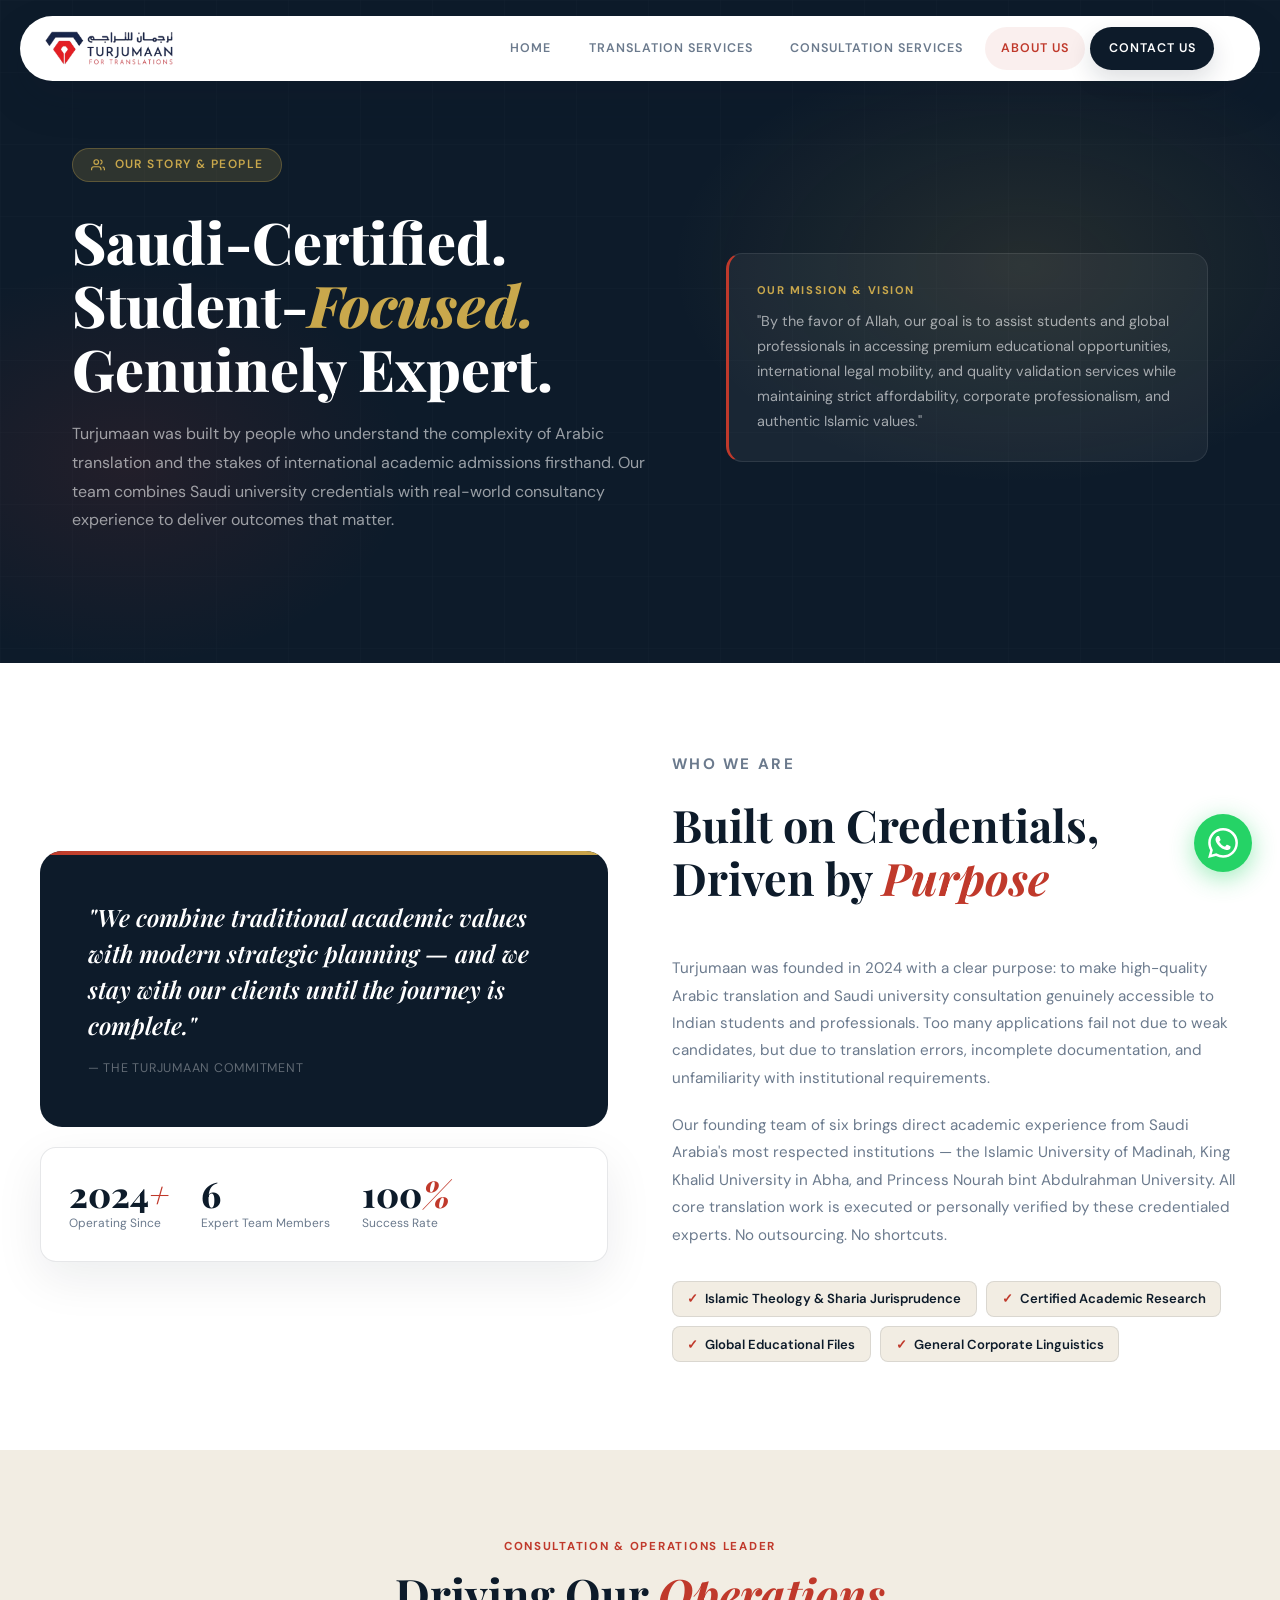
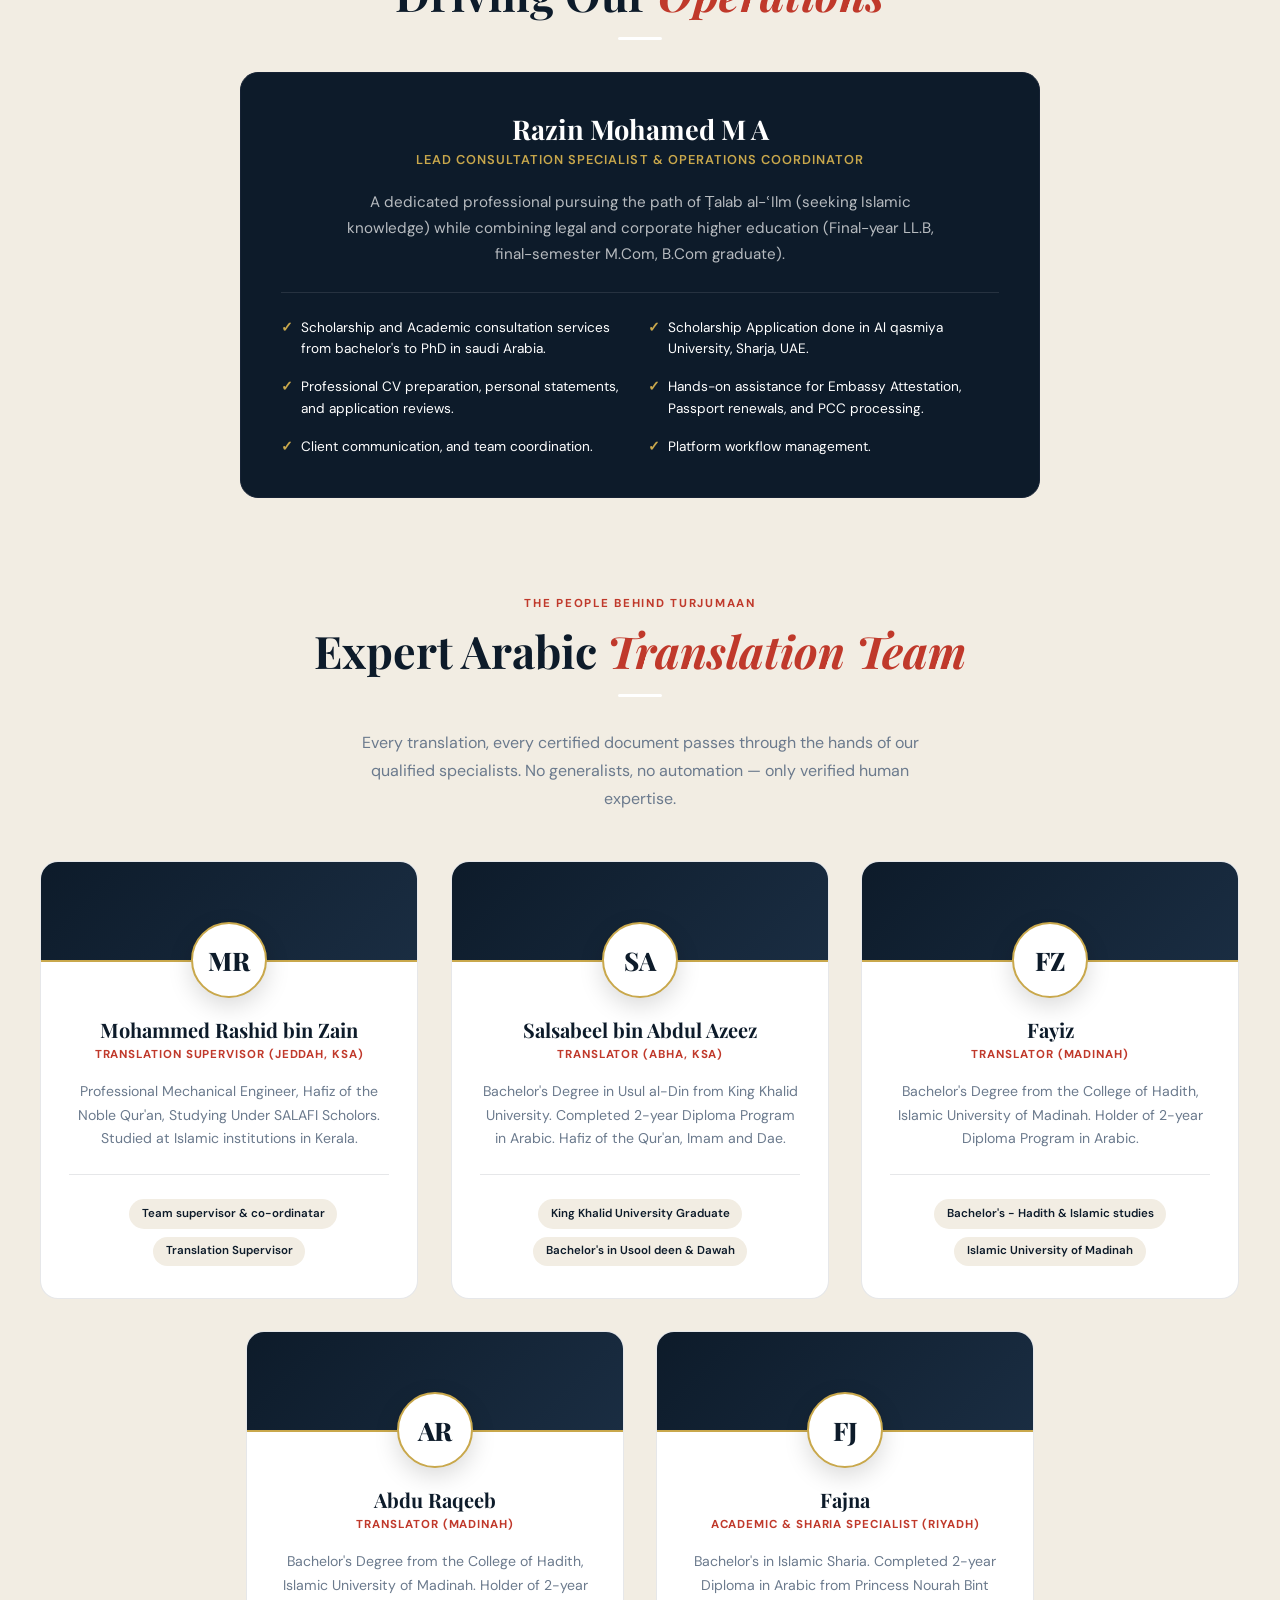
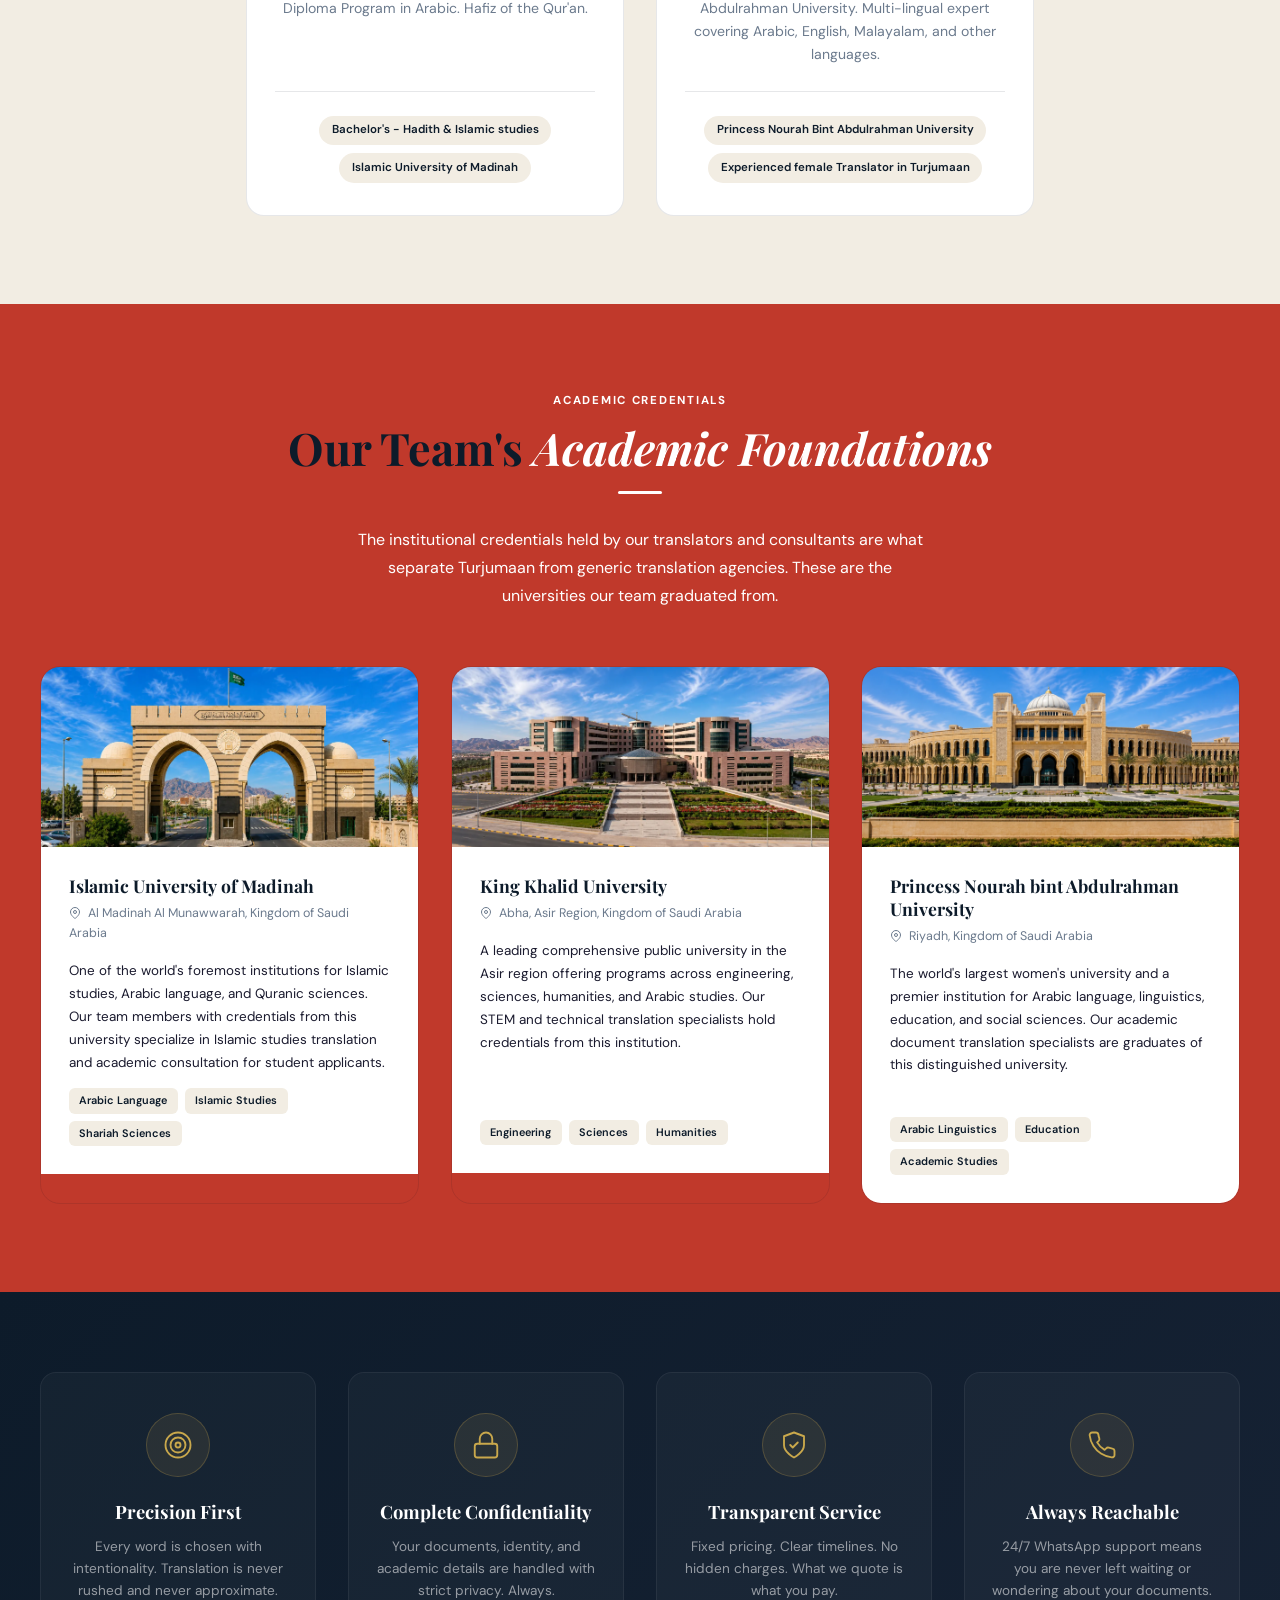
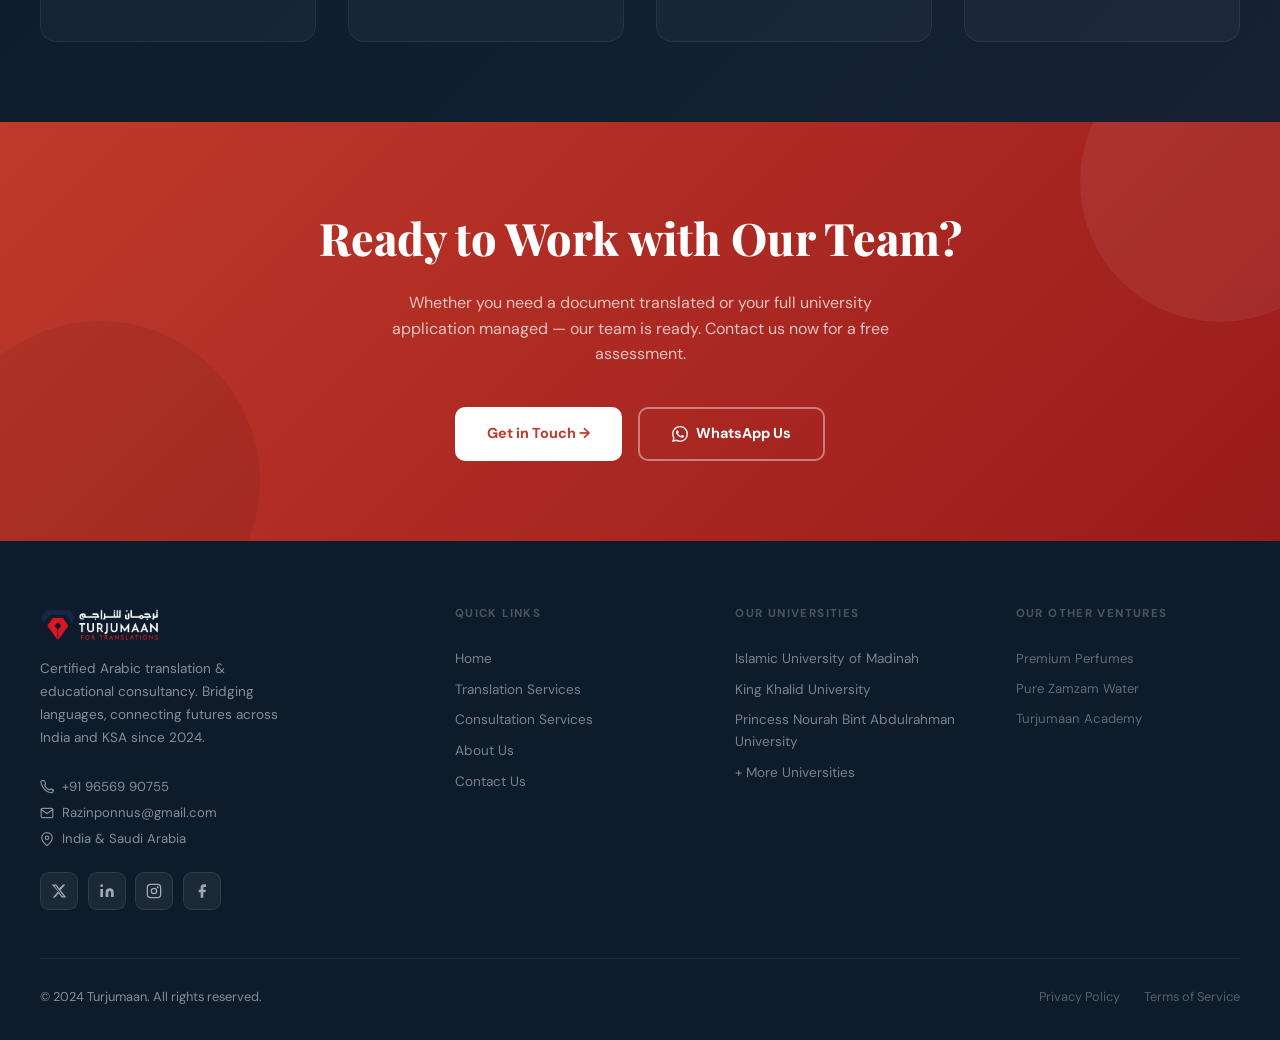
==== commit 1103bad0: "." ====
--- a/about-us.html
+++ b/about-us.html
@@ -35,6 +35,7 @@
 <link rel="icon" href="profile-logo.webp" type="image/webp">
 <link rel="apple-touch-icon" href="Turjuman-logo.webp">
 <meta name="theme-color" content="#0D1B2A">
+<meta name="color-scheme" content="light">
 <link rel="preconnect" href="https://fonts.googleapis.com">
 <link href="https://fonts.googleapis.com/css2?family=Playfair+Display:ital,wght@0,400;0,600;0,800;1,400;1,600&family=DM+Sans:wght@300;400;500;600&display=swap" rel="stylesheet">
 <style>
@@ -65,10 +66,8 @@
 .nav-cta{background:var(--navy)!important;color:var(--white)!important;border-radius:999px!important;padding:.7rem 1.15rem!important;box-shadow:0 10px 24px rgba(13,27,42,.14)}
 .nav-cta:hover{background:var(--crimson)!important;color:var(--white)!important}
 .nav-actions{display:flex;align-items:center;gap:.7rem;margin-left:.3rem}
-.theme-toggle,.hamburger{width:44px;height:44px;border-radius:50%;display:inline-flex;align-items:center;justify-content:center;cursor:pointer;transition:transform var(--t),background var(--t),border-color var(--t),color var(--t)}
-.theme-toggle{background:var(--toggle-bg);border:1px solid rgba(201,168,76,.35);color:var(--gold)}
-.theme-toggle:hover,.hamburger:hover{transform:translateY(-1px)}
-.theme-toggle svg{width:20px;height:20px}
+.hamburger{width:44px;height:44px;border-radius:50%;display:inline-flex;align-items:center;justify-content:center;cursor:pointer;transition:transform var(--t),background var(--t),border-color var(--t),color var(--t)}
+.hamburger:hover{transform:translateY(-1px)}
 .hamburger{display:none;flex-direction:column;gap:5px;background:var(--toggle-bg);border:1px solid rgba(13,27,42,.08);padding:0}
 .hamburger span{display:block;width:18px;height:2px;background:var(--navy);border-radius:2px}
 .mob-menu{display:none;position:fixed;top:92px;left:50%;transform:translateX(-50%);width:min(1240px,calc(100% - 2rem));background:var(--nav-surface);border:1px solid var(--nav-border);border-radius:28px;box-shadow:var(--nav-shadow);backdrop-filter:blur(18px);-webkit-backdrop-filter:blur(18px);z-index:998;flex-direction:column;padding:1rem}
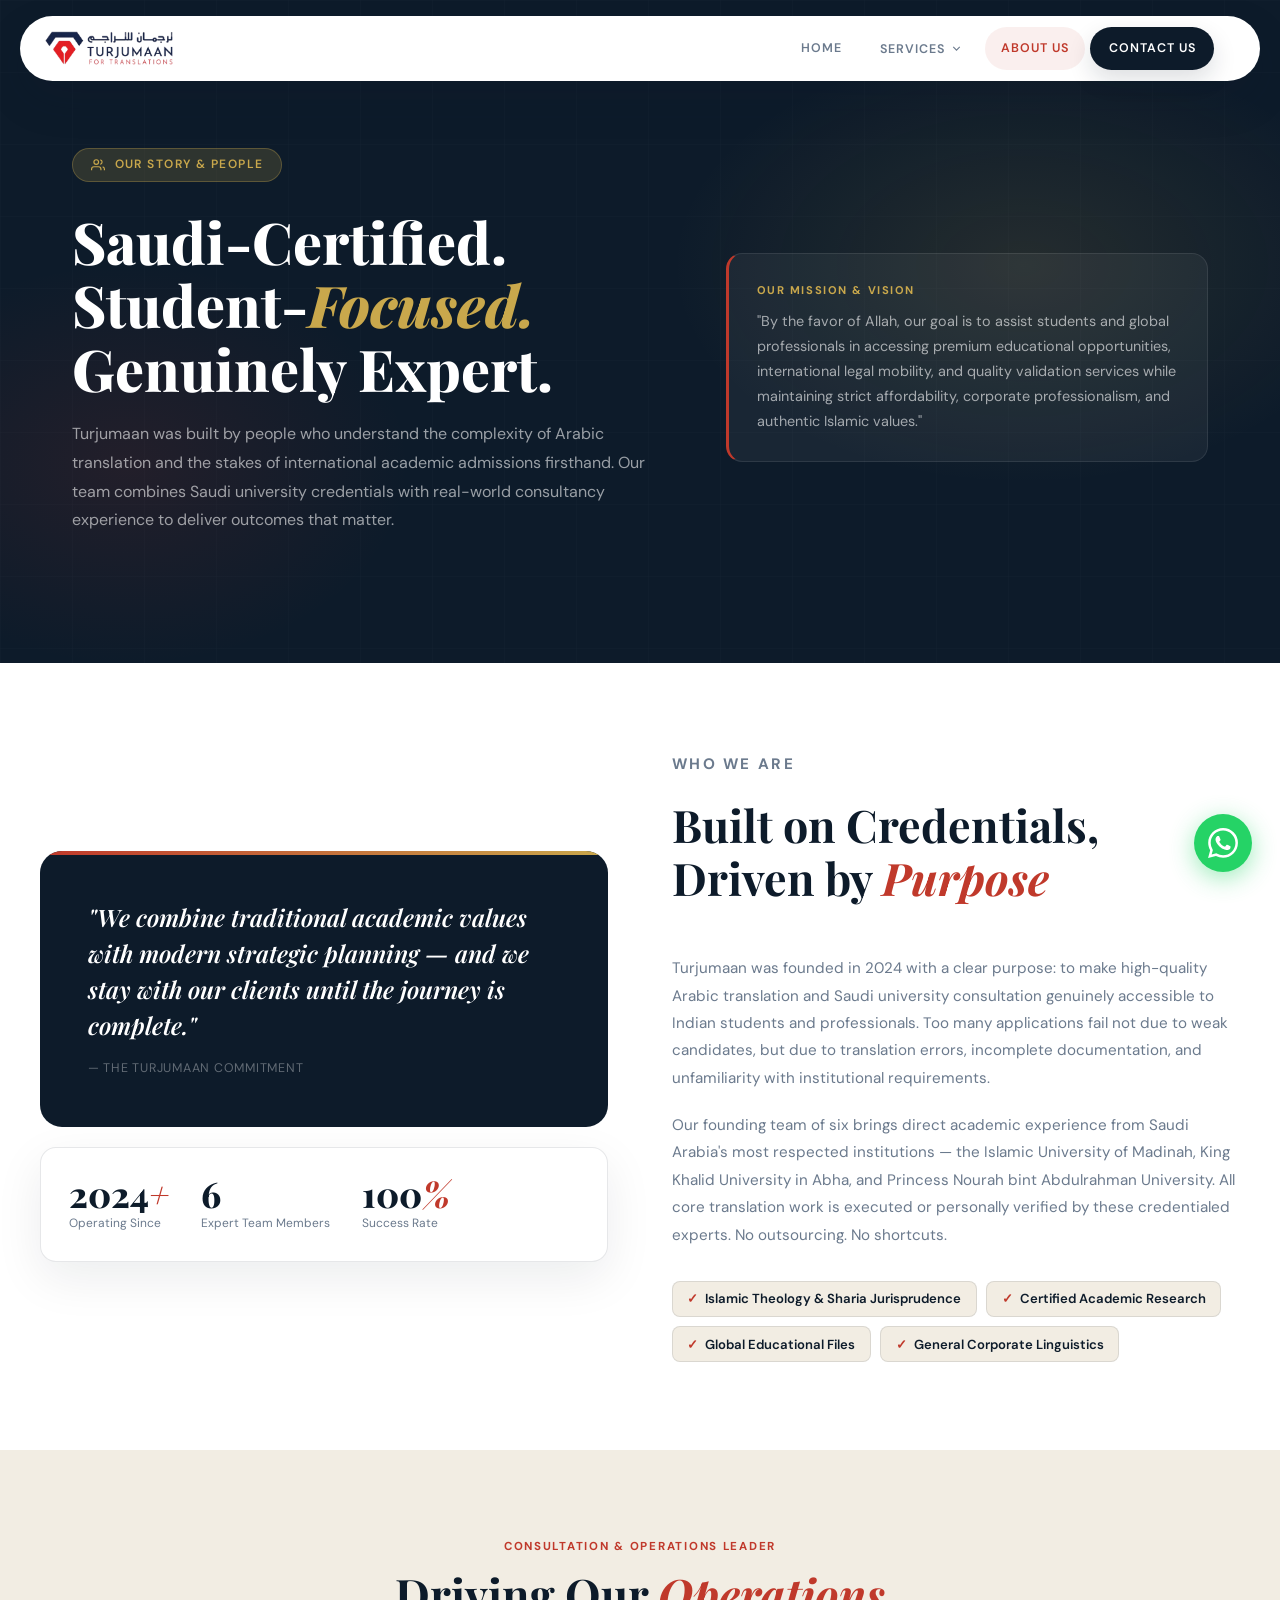
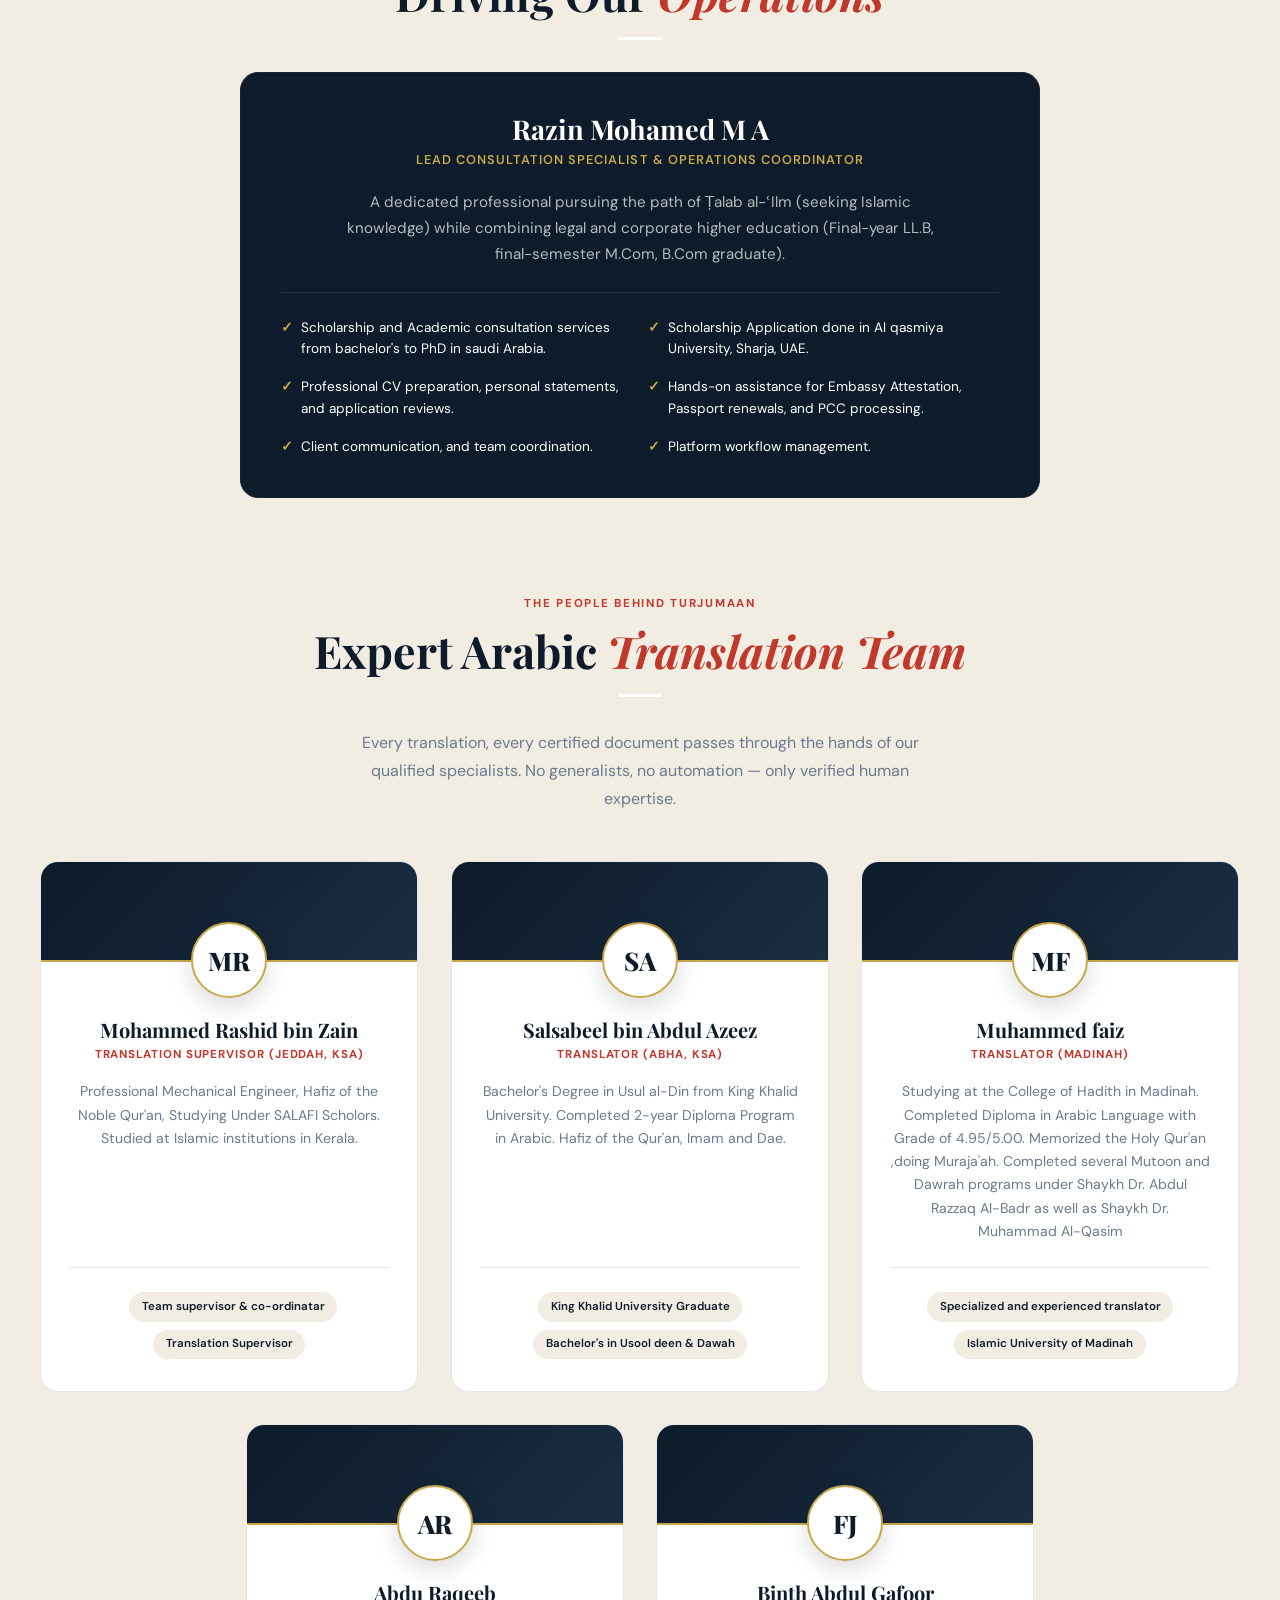
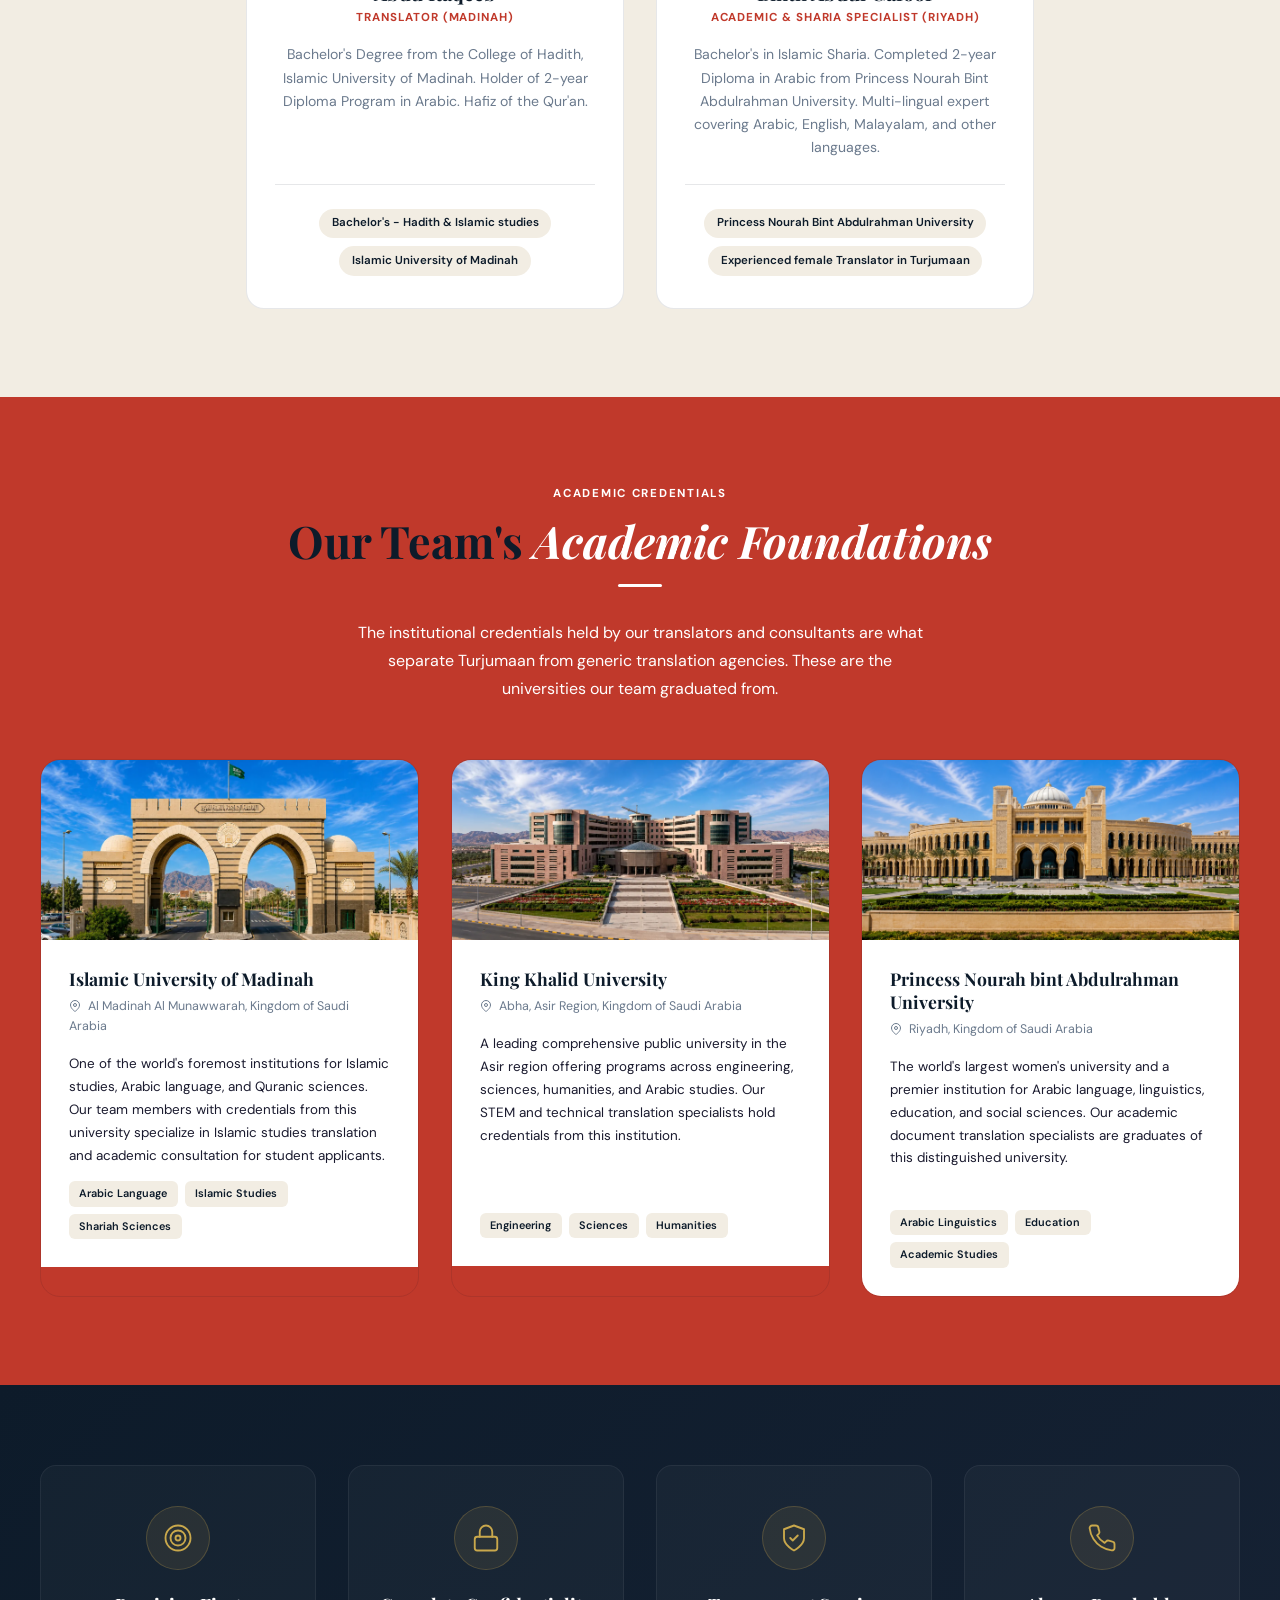
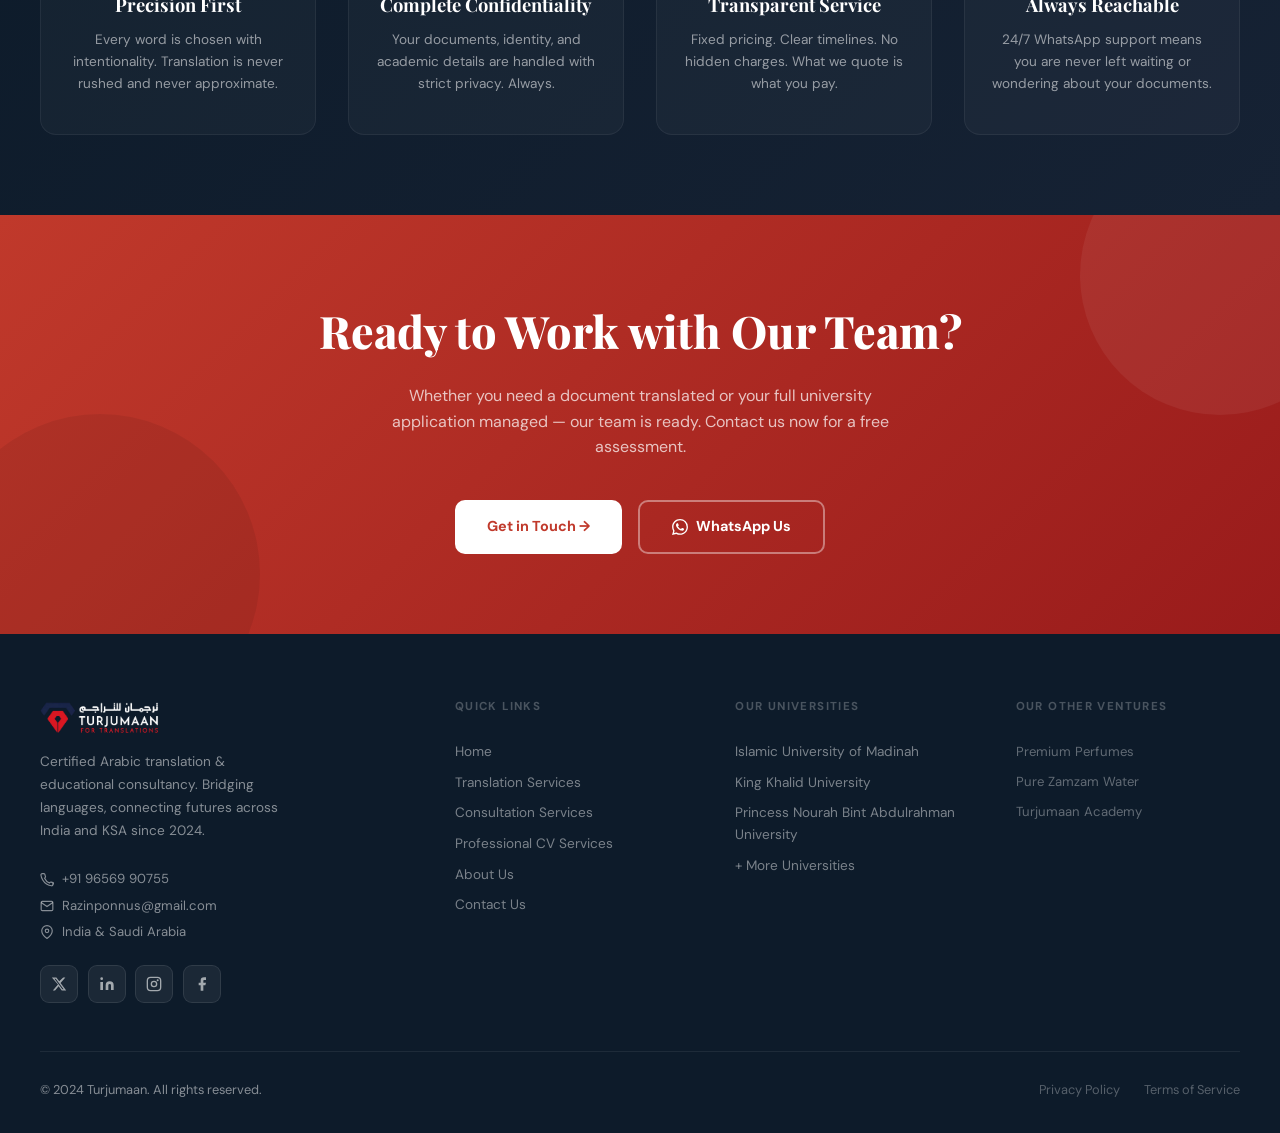
==== commit 66e1f841: "cv" ====
--- a/about-us.html
+++ b/about-us.html
@@ -6,27 +6,27 @@
 <title>Meet Our Expert Saudi-Certified Linguistic Team | Turjumaan</title>
 <meta name="description" content="Turjumaan is led by 5 Saudi-credentialed linguistic experts. Meet our team of certified translators and consultants with credentials from the Islamic University of Madinah, King Khalid University, and Princess Nourah University.">
 <meta name="robots" content="index, follow">
-<link rel="canonical" href="/about-us.html">
+<link rel="canonical" href="https://turjumaan.com/about-us">
 <meta property="og:type" content="website">
 <meta property="og:site_name" content="Turjumaan">
 <meta property="og:title" content="Meet Our Expert Saudi-Certified Linguistic Team | Turjumaan">
 <meta property="og:description" content="Turjumaan is led by 5 Saudi-credentialed linguistic experts. Meet our team of certified translators and consultants with credentials from Saudi universities.">
-<meta property="og:url" content="/about-us.html">
-<meta property="og:image" content="Turjuman-logo.webp">
+<meta property="og:url" content="https://turjumaan.com/about-us">
+<meta property="og:image" content="https://turjumaan.com/Turjuman-logo.webp">
 <meta property="og:image:alt" content="Turjumaan logo for certified Arabic translation and consultancy">
 <meta property="og:locale" content="en_US">
 <meta name="twitter:card" content="summary_large_image">
 <meta name="twitter:title" content="Meet Our Expert Saudi-Certified Linguistic Team | Turjumaan">
 <meta name="twitter:description" content="Turjumaan is led by 5 Saudi-credentialed linguistic experts. Meet our team of certified translators and consultants with credentials from Saudi universities.">
-<meta name="twitter:image" content="Turjuman-logo.webp">
+<meta name="twitter:image" content="https://turjumaan.com/Turjuman-logo.webp">
 <script type="application/ld+json">
 {
   "@context": "https://schema.org",
   "@type": "ProfessionalService",
   "name": "Turjumaan",
-  "url": "/about-us.html",
+  "url": "https://turjumaan.com/about-us",
   "description": "Saudi-certified Arabic translation and consultation specialists led by experienced linguists.",
-  "logo": "Turjuman-logo.webp",
+  "logo": "https://turjumaan.com/Turjuman-logo.webp",
   "telephone": "+919656990755",
   "email": "Razinponnus@gmail.com",
   "areaServed": ["India", "Saudi Arabia", "Worldwide"]
@@ -74,6 +74,23 @@
 .mob-menu.open{display:flex}
 .mob-menu a{padding:.85rem 1.25rem;font-weight:500;color:var(--text);border-radius:8px;transition:background var(--t)}
 .mob-menu a:hover{background:var(--cream2)}
+.nav-service-group{position:relative;display:flex;align-items:center}
+.nav-service-toggle{font-family:var(--ff-body);font-size:.78rem;font-weight:600;letter-spacing:.08em;text-transform:uppercase;color:var(--muted);padding:.7rem 1rem;border-radius:999px;transition:color var(--t),background var(--t),transform var(--t);border:0;background:transparent;cursor:pointer;display:inline-flex;align-items:center;gap:.35rem}
+.nav-service-toggle:hover,.nav-service-toggle.active,.nav-service-group:focus-within .nav-service-toggle{color:var(--crimson);background:rgba(192,57,43,.08)}
+.nav-service-toggle svg{width:13px;height:13px;transition:transform var(--t)}
+.nav-service-group:hover .nav-service-toggle svg,.nav-service-group:focus-within .nav-service-toggle svg{transform:rotate(180deg)}
+.nav-dropdown{position:absolute;top:calc(100% + .55rem);left:0;min-width:220px;background:var(--white);border:1px solid var(--nav-border);border-radius:16px;box-shadow:var(--nav-shadow);padding:.55rem;opacity:0;visibility:hidden;transform:translateY(8px);transition:opacity var(--t),visibility var(--t),transform var(--t);z-index:1000}
+.nav-service-group:hover .nav-dropdown,.nav-service-group:focus-within .nav-dropdown{opacity:1;visibility:visible;transform:translateY(0)}
+.nav-dropdown a{display:block;border-radius:10px;padding:.75rem .9rem;letter-spacing:.04em;text-transform:none;font-size:.86rem;color:var(--text)}
+.nav-dropdown a:hover,.nav-dropdown a.active{color:var(--crimson);background:rgba(192,57,43,.08)}
+.mob-services-toggle{width:100%;font-family:var(--ff-body);font-size:1rem;border:0;background:transparent;padding:.85rem 1.25rem;font-weight:600;color:var(--text);border-radius:8px;display:flex;align-items:center;justify-content:space-between;cursor:pointer;transition:background var(--t),color var(--t)}
+.mob-services-toggle:hover,.mob-services-toggle.active{background:var(--cream2);color:var(--crimson)}
+.mob-services-toggle svg{width:16px;height:16px;transition:transform var(--t)}
+.mob-services-toggle.open svg{transform:rotate(180deg)}
+.mob-submenu{display:none;flex-direction:column;margin:.15rem 0 .35rem;padding:.35rem;background:rgba(13,27,42,.035);border-radius:12px}
+.mob-submenu.open{display:flex}
+.mob-submenu a{padding:.72rem 1.1rem .72rem 1.6rem;font-size:.95rem;color:var(--muted)}
+.mob-menu a.active,.mob-submenu a.active{background:rgba(192,57,43,.08);color:var(--crimson)}
 
 /* PAGE HERO */
 .page-hero{padding-top:68px;background:var(--navy);position:relative;overflow:hidden}
@@ -406,25 +423,34 @@
   <div class="nav-inner">
     <a href="/" class="nav-brand" aria-label="Turjumaan home"><img src="Turjuman-logo.webp" alt="Turjumaan logo"></a>
     <div class="nav-links">
-      <a href="/index">Home</a>
-      <a href="/translation-service">Translation Services</a>
-      <a href="/consultation-service">Consultation Services</a>
+      <a href="/">Home</a>
+      <div class="nav-service-group">
+        <button class="nav-service-toggle" type="button" aria-haspopup="true" aria-expanded="false">Services <svg viewBox="0 0 24 24" fill="none" stroke="currentColor" stroke-width="2"><path d="m6 9 6 6 6-6"/></svg></button>
+        <div class="nav-dropdown">
+          <a href="/services/translation">Translation</a>
+          <a href="/services/consultation">Consultation</a>
+          <a href="/services/professional-cv">Professional CV</a>
+        </div>
+      </div>
       <a href="/about-us" class="active">About Us</a>
       <a href="/contact-us" class="nav-cta">Contact Us</a>
     </div>
     <div class="nav-actions">
-      <button class="hamburger" id="ham" aria-label="Menu" type="button"><span></span><span></span><span></span></button>
+      <button class="hamburger" id="ham" aria-label="Menu" type="button" aria-expanded="false"><span></span><span></span><span></span></button>
     </div>
   </div>
 </nav>
 <div class="mob-menu" id="mobMenu">
-  <a href="index.html">Home</a>
-  <a href="translation-service.html">Translation Services</a>
-  <a href="consultation-service.html">Consultation Services</a>
-  <a href="about-us.html">About Us</a>
-  <a href="contact-us.html">Contact Us</a>
+  <a href="/">Home</a>
+  <button class="mob-services-toggle" id="mobServicesToggle" type="button" aria-expanded="false">Services <svg viewBox="0 0 24 24" fill="none" stroke="currentColor" stroke-width="2"><path d="m6 9 6 6 6-6"/></svg></button>
+  <div class="mob-submenu" id="mobServicesMenu">
+    <a href="/services/translation">Translation</a>
+    <a href="/services/consultation">Consultation</a>
+    <a href="/services/professional-cv">Professional CV</a>
+  </div>
+  <a href="/about-us" class="active">About Us</a>
+  <a href="/contact-us">Contact Us</a>
 </div>
-
 <!-- PAGE HERO -->
 <div class="page-hero">
   <div class="hero-mesh"></div>
@@ -564,14 +590,14 @@
       <!-- Profile 4 -->
       <div class="team-card">
         <div class="team-card-header">
-          <div class="team-avatar">FZ</div>
+          <div class="team-avatar">MF</div>
         </div>
         <div class="team-card-body">
-          <div class="team-card-name">Fayiz</div>
+          <div class="team-card-name">Muhammed faiz</div>
           <div class="team-card-role">Translator (Madinah)</div>
-          <p class="team-card-bio">Bachelor's Degree from the College of Hadith, Islamic University of Madinah. Holder of 2-year Diploma Program in Arabic.</p>
+          <p class="team-card-bio">Studying at the College of Hadith in Madinah. Completed Diploma in Arabic Language with Grade of 4.95/5.00. Memorized the Holy Qur'an ,doing Muraja'ah. Completed several Mutoon and Dawrah programs under Shaykh Dr. Abdul Razzaq Al-Badr as well as Shaykh Dr. Muhammad Al-Qasim</p>
           <div class="team-skills">
-            <span class="team-skill">Bachelor's - Hadith & Islamic studies </span>
+            <span class="team-skill">Specialized and experienced translator</span>
             <span class="team-skill">Islamic University of Madinah</span>
           </div>
         </div>
@@ -599,7 +625,7 @@
           <div class="team-avatar">FJ</div>
         </div>
         <div class="team-card-body">
-          <div class="team-card-name">Fajna</div>
+          <div class="team-card-name">Binth Abdul Gafoor</div>
           <div class="team-card-role">Academic & Sharia Specialist (Riyadh)</div>
           <p class="team-card-bio">Bachelor's in Islamic Sharia. Completed 2-year Diploma in Arabic from Princess Nourah Bint Abdulrahman University. Multi-lingual expert covering Arabic, English, Malayalam, and other languages.</p>
           <div class="team-skills">
@@ -753,7 +779,7 @@
     <h2 class="cta-title">Ready to Work with Our Team?</h2>
     <p class="cta-sub">Whether you need a document translated or your full university application managed — our team is ready. Contact us now for a free assessment.</p>
     <div class="cta-btns">
-      <a href="contact-us.html" class="btn-white">Get in Touch →</a>
+      <a href="/contact-us" class="btn-white">Get in Touch →</a>
       <a href="https://wa.me/919656990755" target="_blank" rel="noopener" class="btn-outline-white">
         <svg viewBox="0 0 24 24" fill="currentColor" width="16" height="16"><path d="M17.472 14.382c-.297-.149-1.758-.867-2.03-.967-.273-.099-.471-.148-.67.15-.197.297-.767.966-.94 1.164-.173.199-.347.223-.644.075-.297-.15-1.255-.463-2.39-1.475-.883-.788-1.48-1.761-1.653-2.059-.173-.297-.018-.458.13-.606.134-.133.298-.347.446-.52.149-.174.198-.298.298-.497.099-.198.05-.371-.025-.52-.075-.149-.669-1.612-.916-2.207-.242-.579-.487-.5-.669-.51-.173-.008-.371-.01-.57-.01-.198 0-.52.074-.792.372-.272.297-1.04 1.016-1.04 2.479 0 1.462 1.065 2.875 1.213 3.074.149.198 2.096 3.2 5.077 4.487.709.306 1.262.489 1.694.625.712.227 1.36.195 1.871.118.571-.085 1.758-.719 2.006-1.413.248-.694.248-1.289.173-1.413-.074-.124-.272-.198-.57-.347m-5.421 7.403h-.004a9.87 9.87 0 01-5.031-1.378l-.361-.214-3.741.982.998-3.648-.235-.374a9.86 9.86 0 01-1.51-5.26c.001-5.45 4.436-9.884 9.888-9.884 2.64 0 5.122 1.03 6.988 2.898a9.825 9.825 0 012.893 6.994c-.003 5.45-4.437 9.884-9.885 9.884m8.413-18.297A11.815 11.815 0 0012.05 0C5.495 0 .16 5.335.157 11.892c0 2.096.547 4.142 1.588 5.945L.057 24l6.305-1.654a11.882 11.882 0 005.683 1.448h.005c6.554 0 11.89-5.335 11.893-11.893a11.821 11.821 0 00-3.48-8.413z"/></svg>
         WhatsApp Us
@@ -792,11 +818,12 @@
       </div>
       <div>
         <div class="footer-col-title">Quick Links</div>
-        <a href="index.html" class="footer-link">Home</a>
-        <a href="translation-service.html" class="footer-link">Translation Services</a>
-        <a href="consultation-service.html" class="footer-link">Consultation Services</a>
-        <a href="about-us.html" class="footer-link">About Us</a>
-        <a href="contact-us.html" class="footer-link">Contact Us</a>
+        <a href="/" class="footer-link">Home</a>
+        <a href="/services/translation" class="footer-link">Translation Services</a>
+        <a href="/services/consultation" class="footer-link">Consultation Services</a>
+        <a href="/services/professional-cv" class="footer-link">Professional CV Services</a>
+        <a href="/about-us" class="footer-link">About Us</a>
+        <a href="/contact-us" class="footer-link">Contact Us</a>
       </div>
       <div>
         <div class="footer-col-title">Our Universities</div>
@@ -830,6 +857,16 @@
 
 
 <script>
+(function(){
+  const nav=document.getElementById('mainNav');
+  const ham=document.getElementById('ham');
+  const mobMenu=document.getElementById('mobMenu');
+  const mobServicesToggle=document.getElementById('mobServicesToggle');
+  const mobServicesMenu=document.getElementById('mobServicesMenu');
+  if(nav){window.addEventListener('scroll',()=>nav.classList.toggle('scrolled',window.scrollY>10));nav.classList.toggle('scrolled',window.scrollY>10)}
+  if(ham&&mobMenu){ham.addEventListener('click',()=>{const isOpen=mobMenu.classList.toggle('open');ham.setAttribute('aria-expanded',String(isOpen))})}
+  if(mobServicesToggle&&mobServicesMenu){mobServicesToggle.addEventListener('click',()=>{const isOpen=mobServicesMenu.classList.toggle('open');mobServicesToggle.classList.toggle('open',isOpen);mobServicesToggle.setAttribute('aria-expanded',String(isOpen))})}
+})();
 document.addEventListener('DOMContentLoaded', function(){
   const revealItems = document.querySelectorAll('.page-hero, .hero-content, .eyebrow, .section-title,section-sub-1, .section-sub, .outcome-card, .pathway-card, .vert-card, .cred-card, .exp-card, .pricing-card, .doc-item, .scholar-item, .faq-item, .quick-card, .trust-cell, .testi-card, .team-card, .team-leader-card, .aff-card, .contact-method, .method-icon, .hero-pill, .value-cell');
   
@@ -849,4 +886,4 @@
 });
 </script>
 </body>
-</html>+</html>
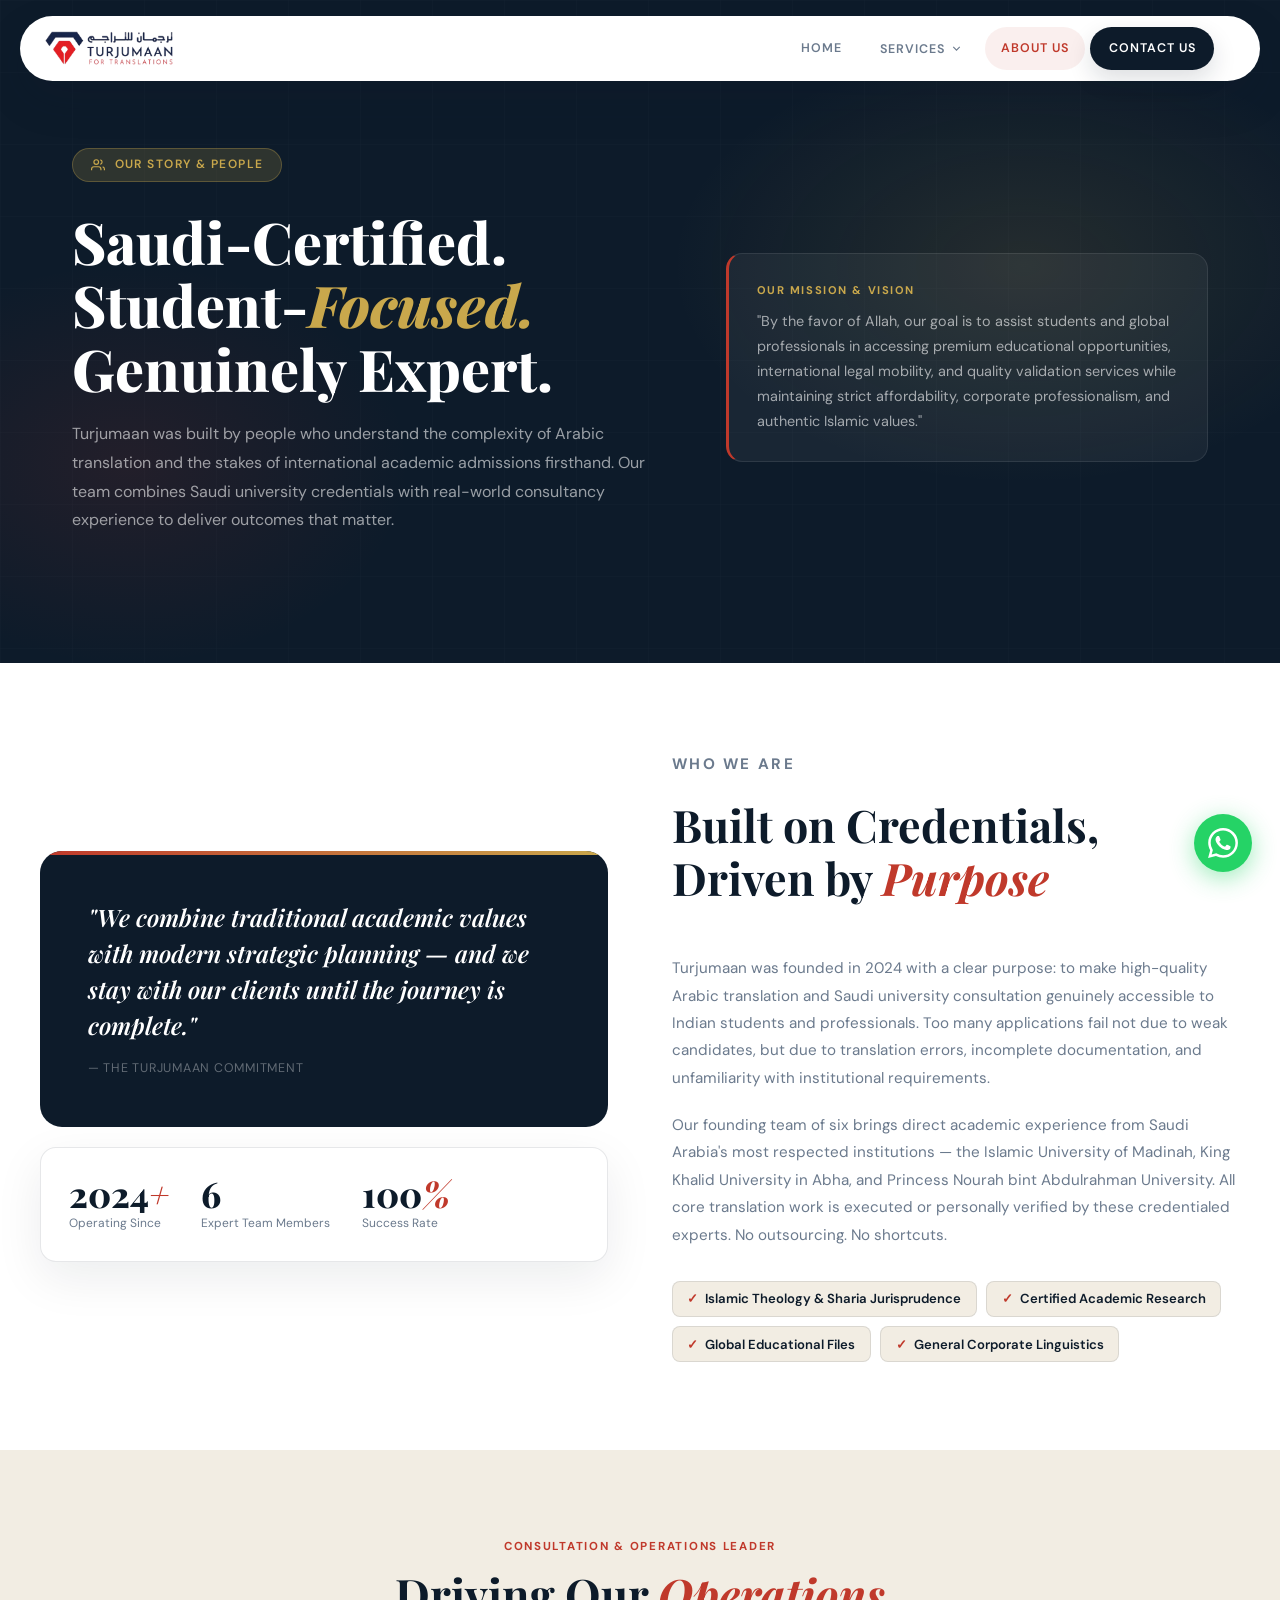
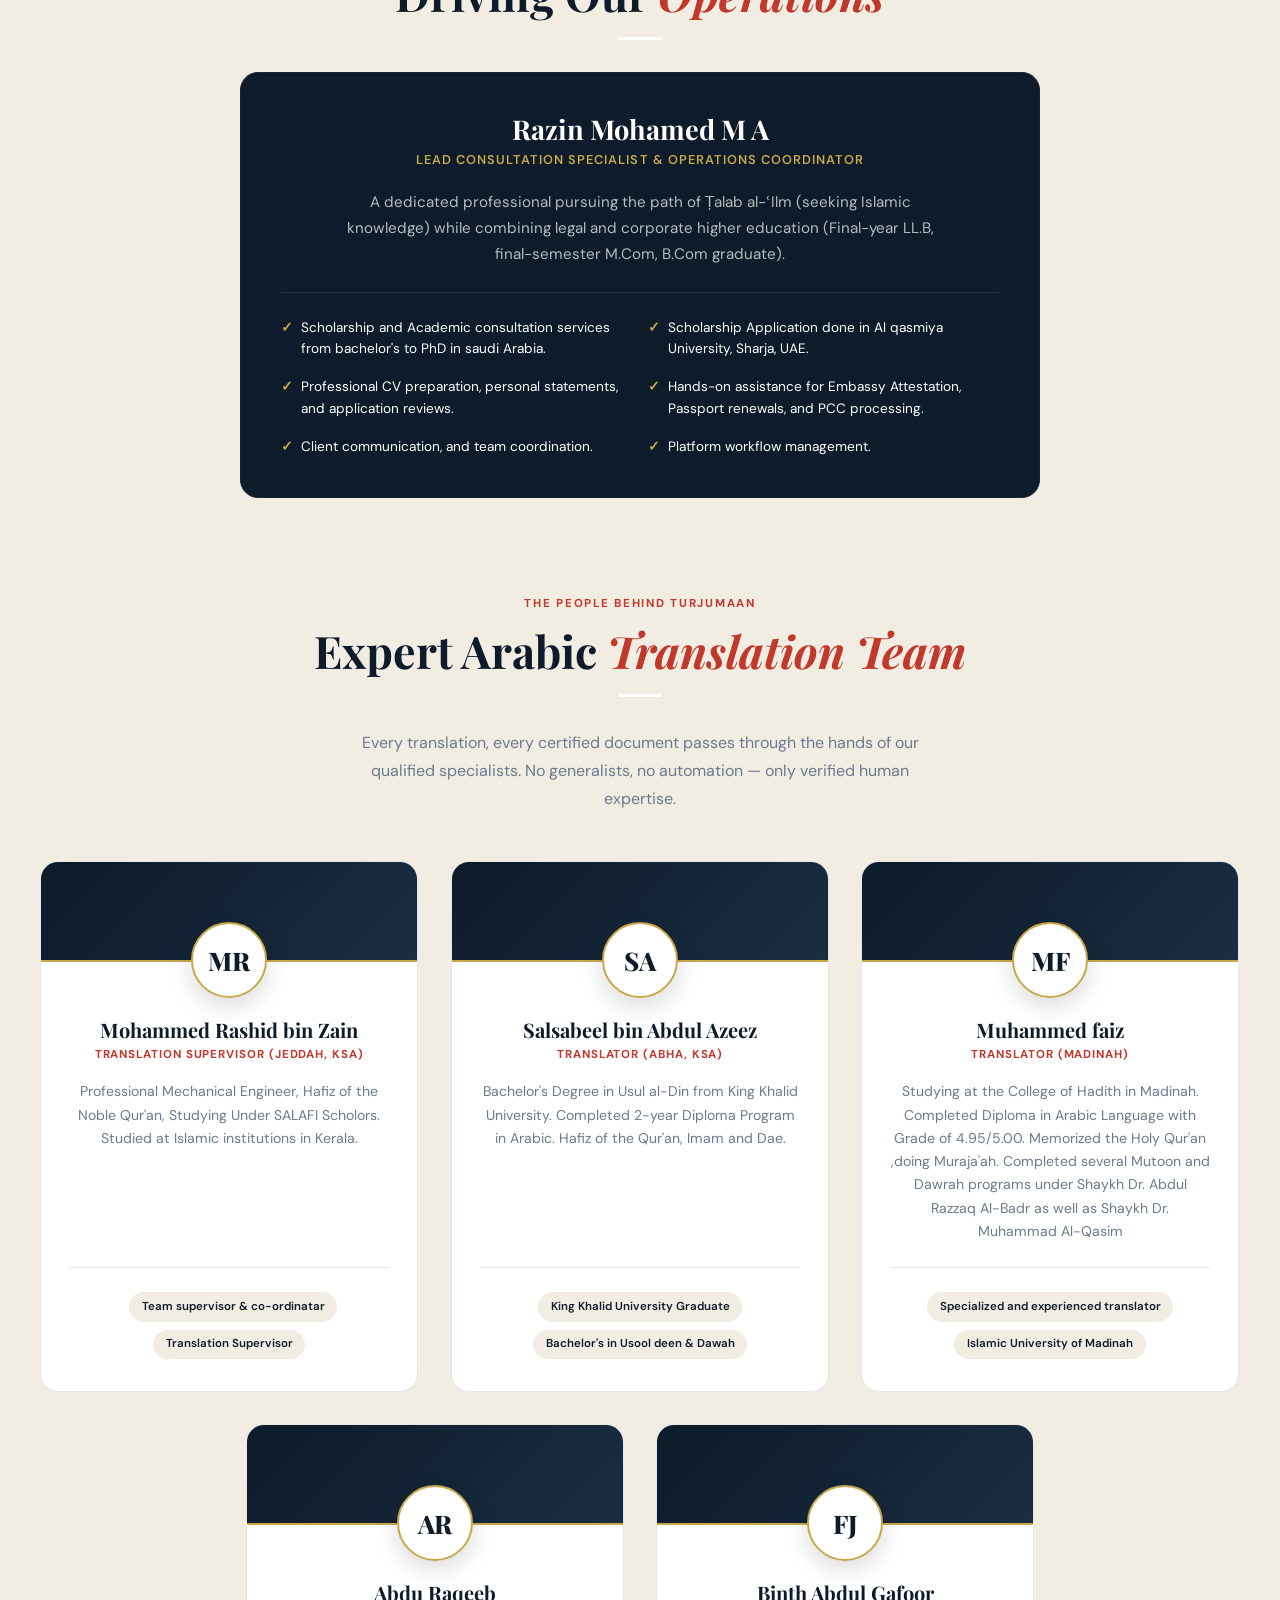
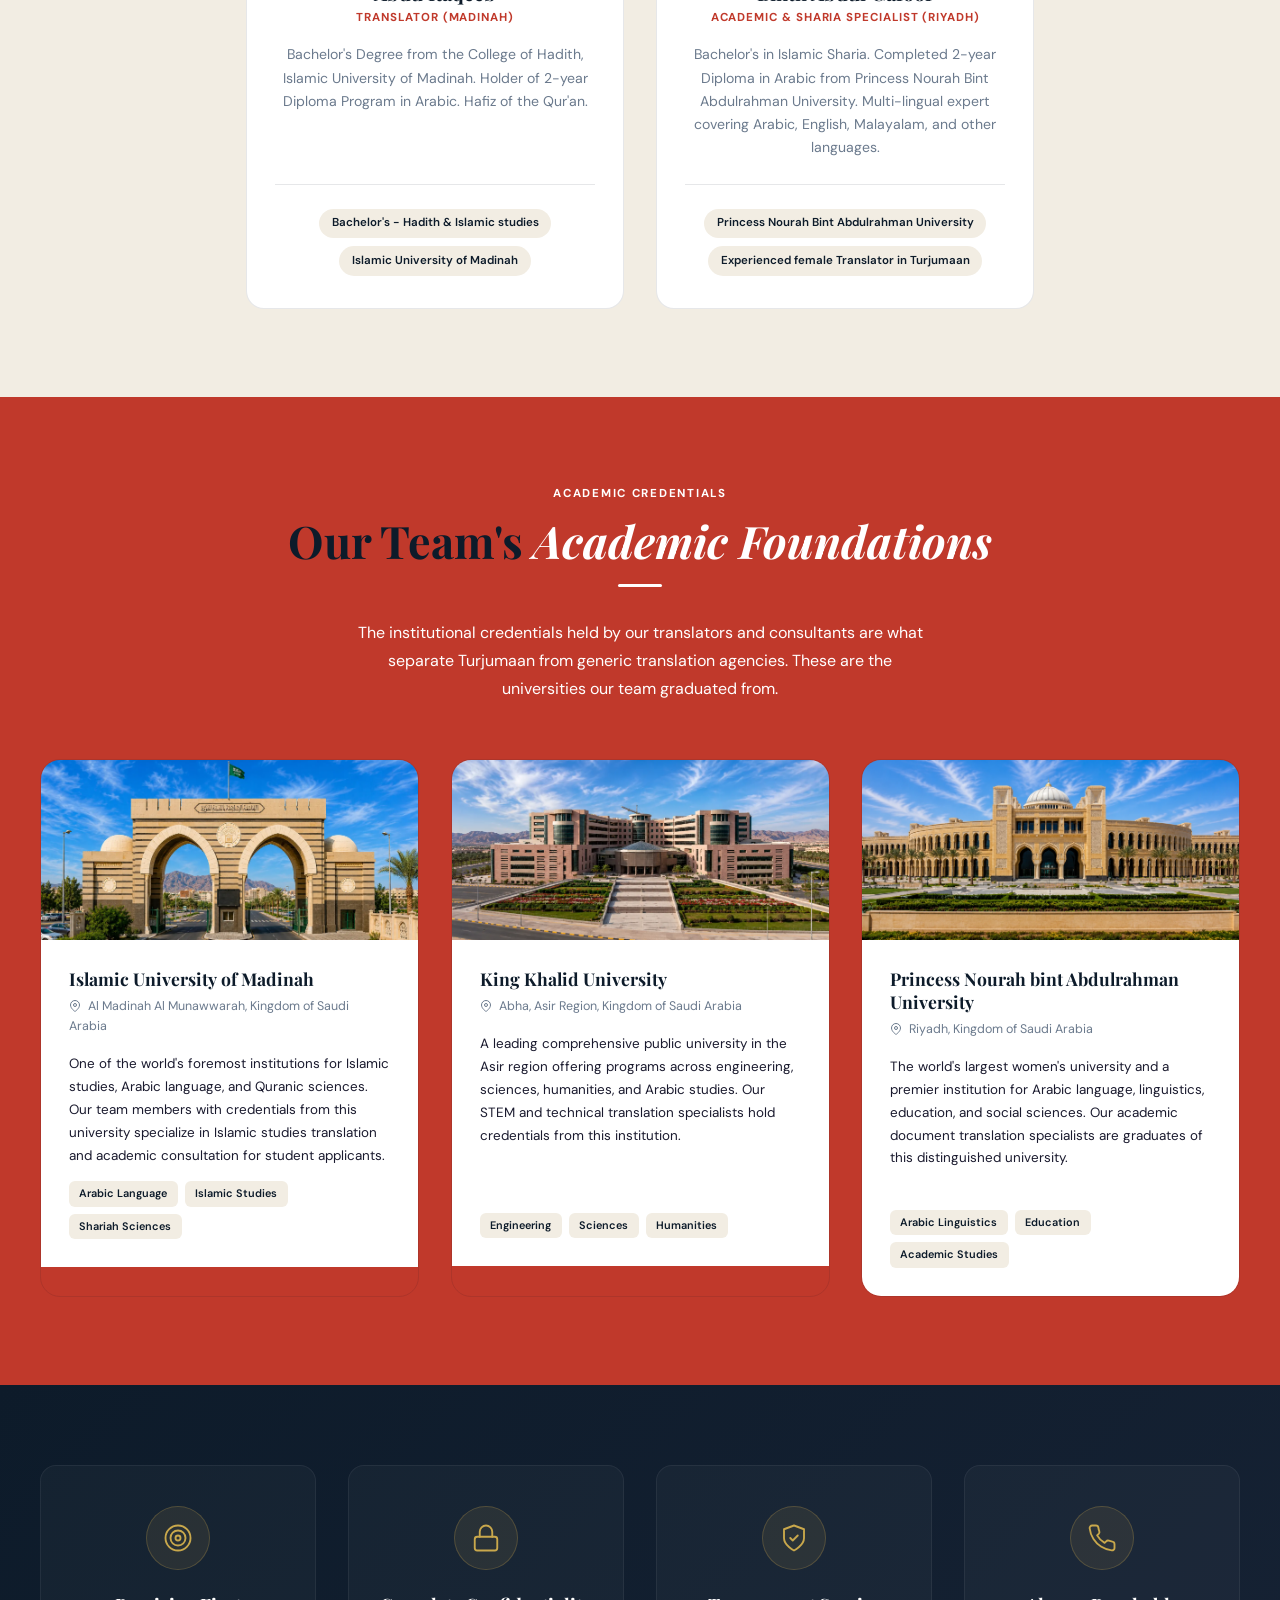
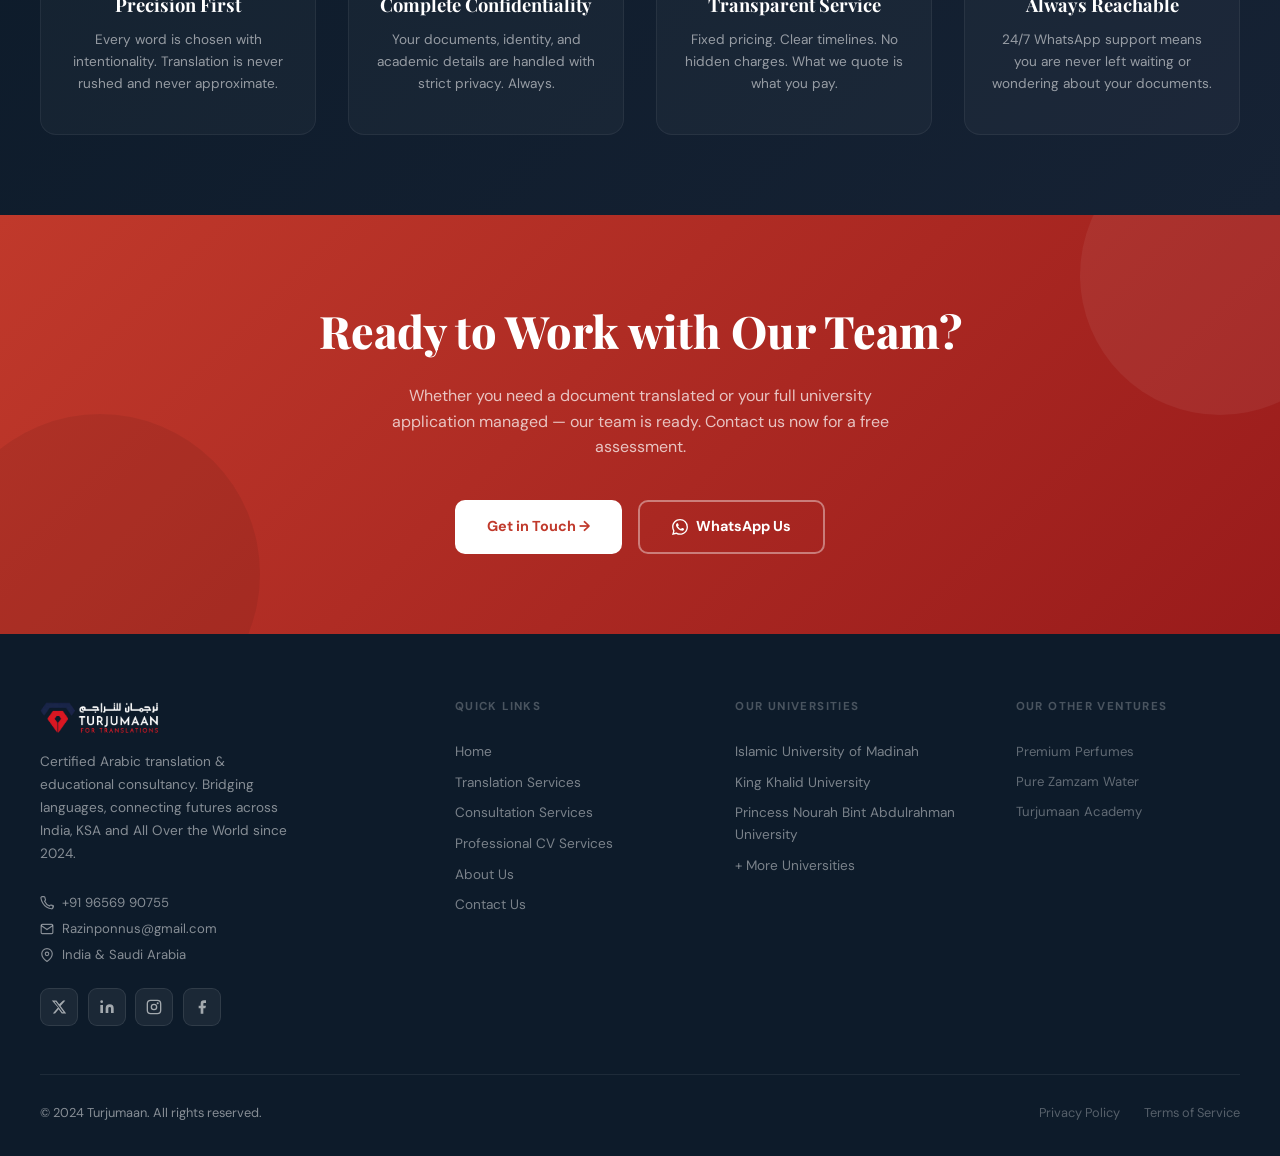
==== commit a7d1a021: "." ====
--- a/about-us.html
+++ b/about-us.html
@@ -427,9 +427,9 @@
       <div class="nav-service-group">
         <button class="nav-service-toggle" type="button" aria-haspopup="true" aria-expanded="false">Services <svg viewBox="0 0 24 24" fill="none" stroke="currentColor" stroke-width="2"><path d="m6 9 6 6 6-6"/></svg></button>
         <div class="nav-dropdown">
-          <a href="/services/translation">Translation</a>
-          <a href="/services/consultation">Consultation</a>
-          <a href="/services/professional-cv">Professional CV</a>
+          <a href="/translation-service">Translation</a>
+          <a href="/consultation-service">Consultation</a>
+          <a href="/professional-cv">Professional CV</a>
         </div>
       </div>
       <a href="/about-us" class="active">About Us</a>
@@ -444,9 +444,9 @@
   <a href="/">Home</a>
   <button class="mob-services-toggle" id="mobServicesToggle" type="button" aria-expanded="false">Services <svg viewBox="0 0 24 24" fill="none" stroke="currentColor" stroke-width="2"><path d="m6 9 6 6 6-6"/></svg></button>
   <div class="mob-submenu" id="mobServicesMenu">
-    <a href="/services/translation">Translation</a>
-    <a href="/services/consultation">Consultation</a>
-    <a href="/services/professional-cv">Professional CV</a>
+    <a href="/translation-service">Translation</a>
+    <a href="/consultation-service">Consultation</a>
+    <a href="/professional-cv">Professional CV</a>
   </div>
   <a href="/about-us" class="active">About Us</a>
   <a href="/contact-us">Contact Us</a>
@@ -794,7 +794,7 @@
     <div class="footer-grid">
       <div>
         <div class="footer-brand-name"><img src="Turjuman-logo1.webp" alt="Turjumaan logo"></div>
-        <p class="footer-tagline">Certified Arabic translation & educational consultancy. Bridging languages, connecting futures across India and KSA since 2024.</p>
+        <p class="footer-tagline">Certified Arabic translation & educational consultancy. Bridging languages, connecting futures across India, KSA and All Over the World since 2024.</p>
         <div class="footer-nap">
   <div style="display:flex; align-items:center; gap:8px;">
     <svg viewBox="0 0 24 24" fill="none" stroke="currentColor" stroke-width="2" width="14" height="14"><path d="M22 16.92v3a2 2 0 0 1-2.18 2 19.79 19.79 0 0 1-8.63-3.07A19.5 19.5 0 0 1 4.69 12 19.79 19.79 0 0 1 1.61 3.4 2 2 0 0 1 3.6 1.21h3a2 2 0 0 1 2 1.72 12.84 12.84 0 0 0 .7 2.81 2 2 0 0 1-.45 2.11L7.91 8.84a16 16 0 0 0 8.25 8.25l.95-.95a2 2 0 0 1 2.11-.45 12.84 12.84 0 0 0 2.81.7 2 2 0 0 1 1.73 1.99z"/></svg>
@@ -819,9 +819,9 @@
       <div>
         <div class="footer-col-title">Quick Links</div>
         <a href="/" class="footer-link">Home</a>
-        <a href="/services/translation" class="footer-link">Translation Services</a>
-        <a href="/services/consultation" class="footer-link">Consultation Services</a>
-        <a href="/services/professional-cv" class="footer-link">Professional CV Services</a>
+        <a href="/translation-service" class="footer-link">Translation Services</a>
+        <a href="/consultation-service" class="footer-link">Consultation Services</a>
+        <a href="/professional-cv" class="footer-link">Professional CV Services</a>
         <a href="/about-us" class="footer-link">About Us</a>
         <a href="/contact-us" class="footer-link">Contact Us</a>
       </div>
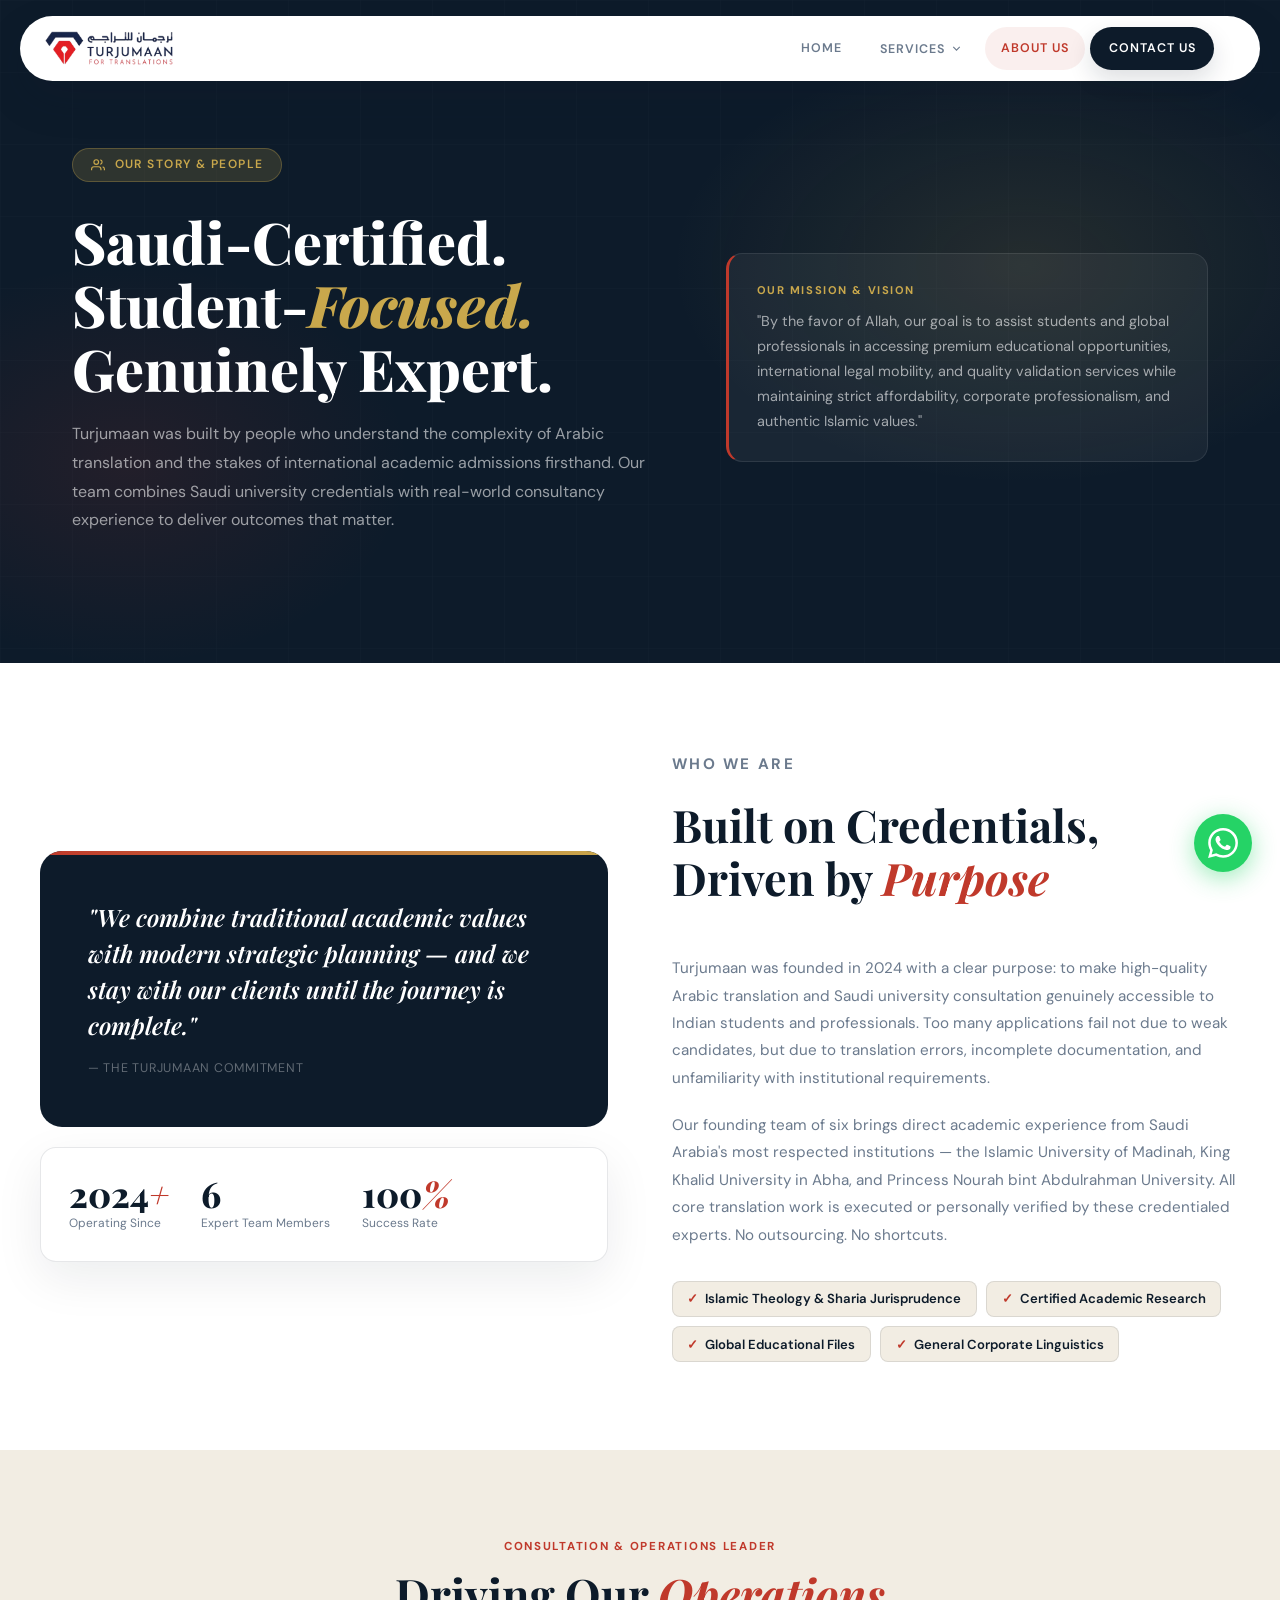
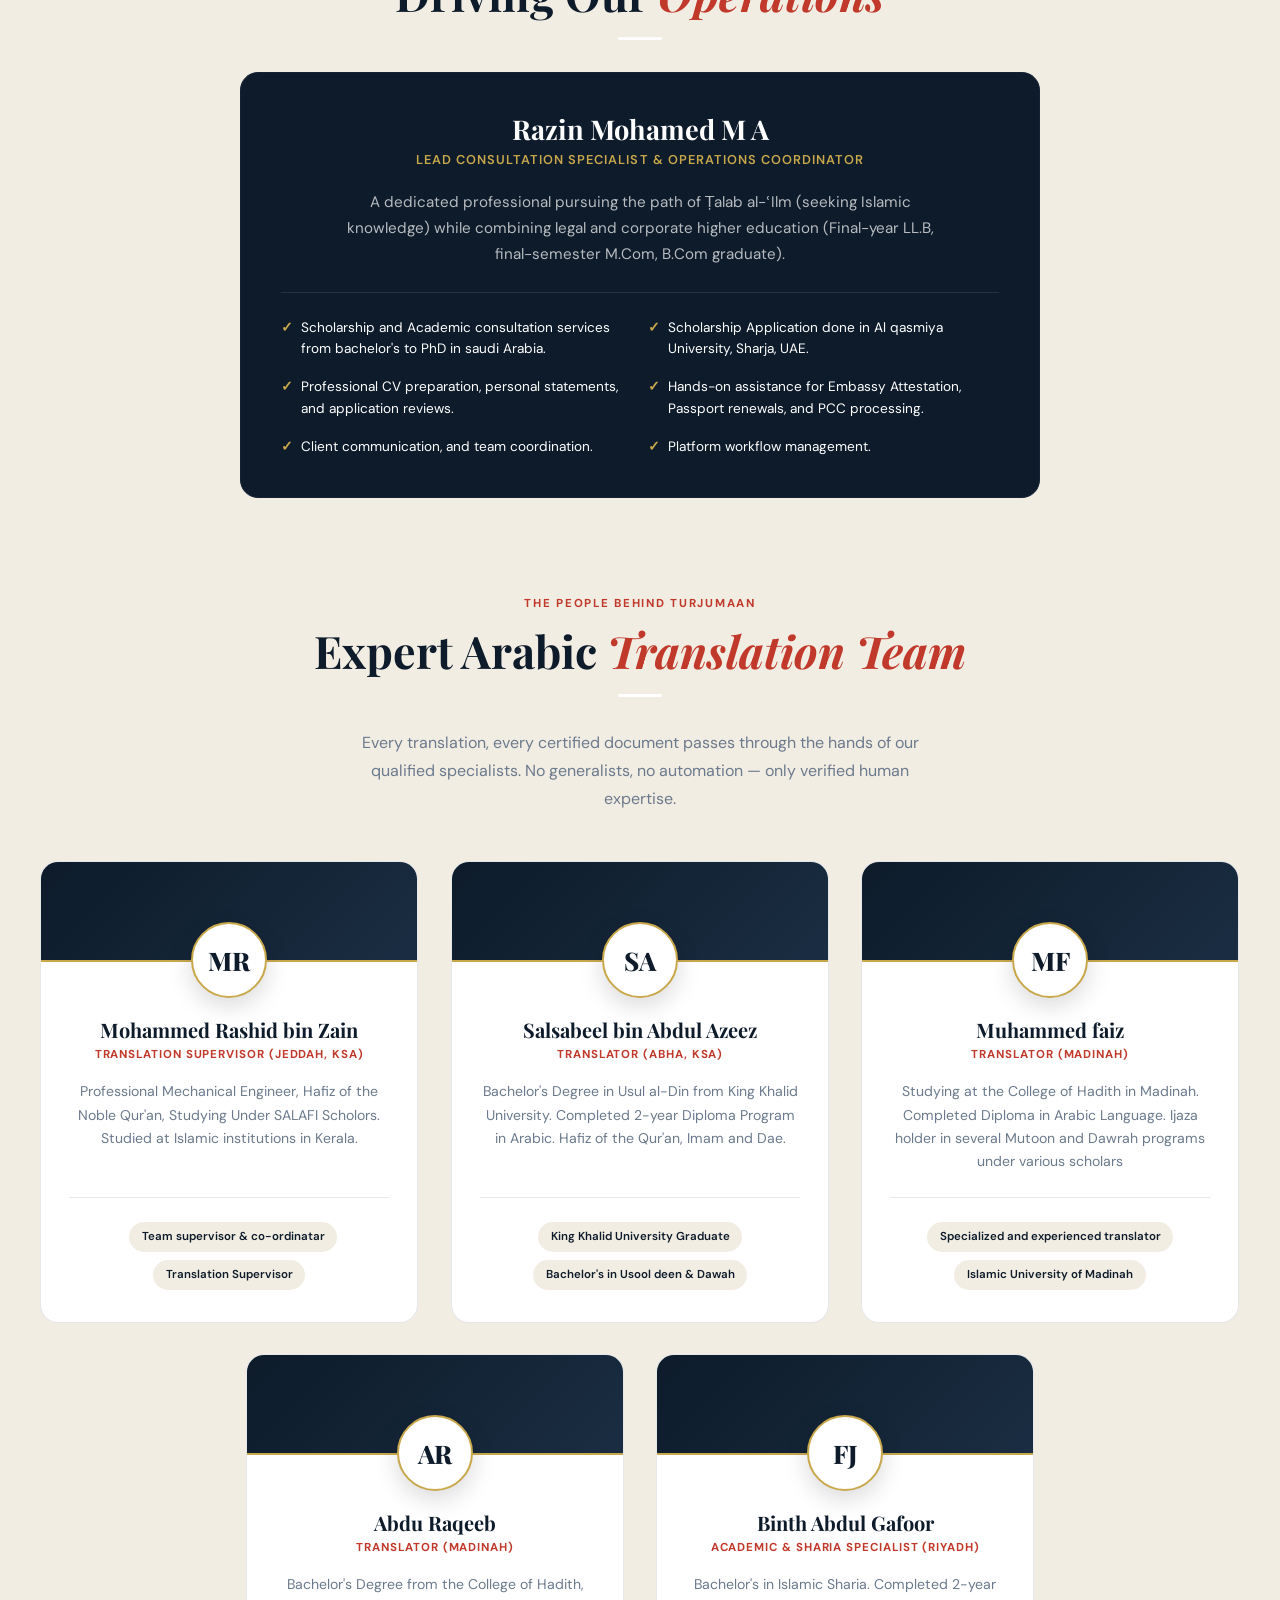
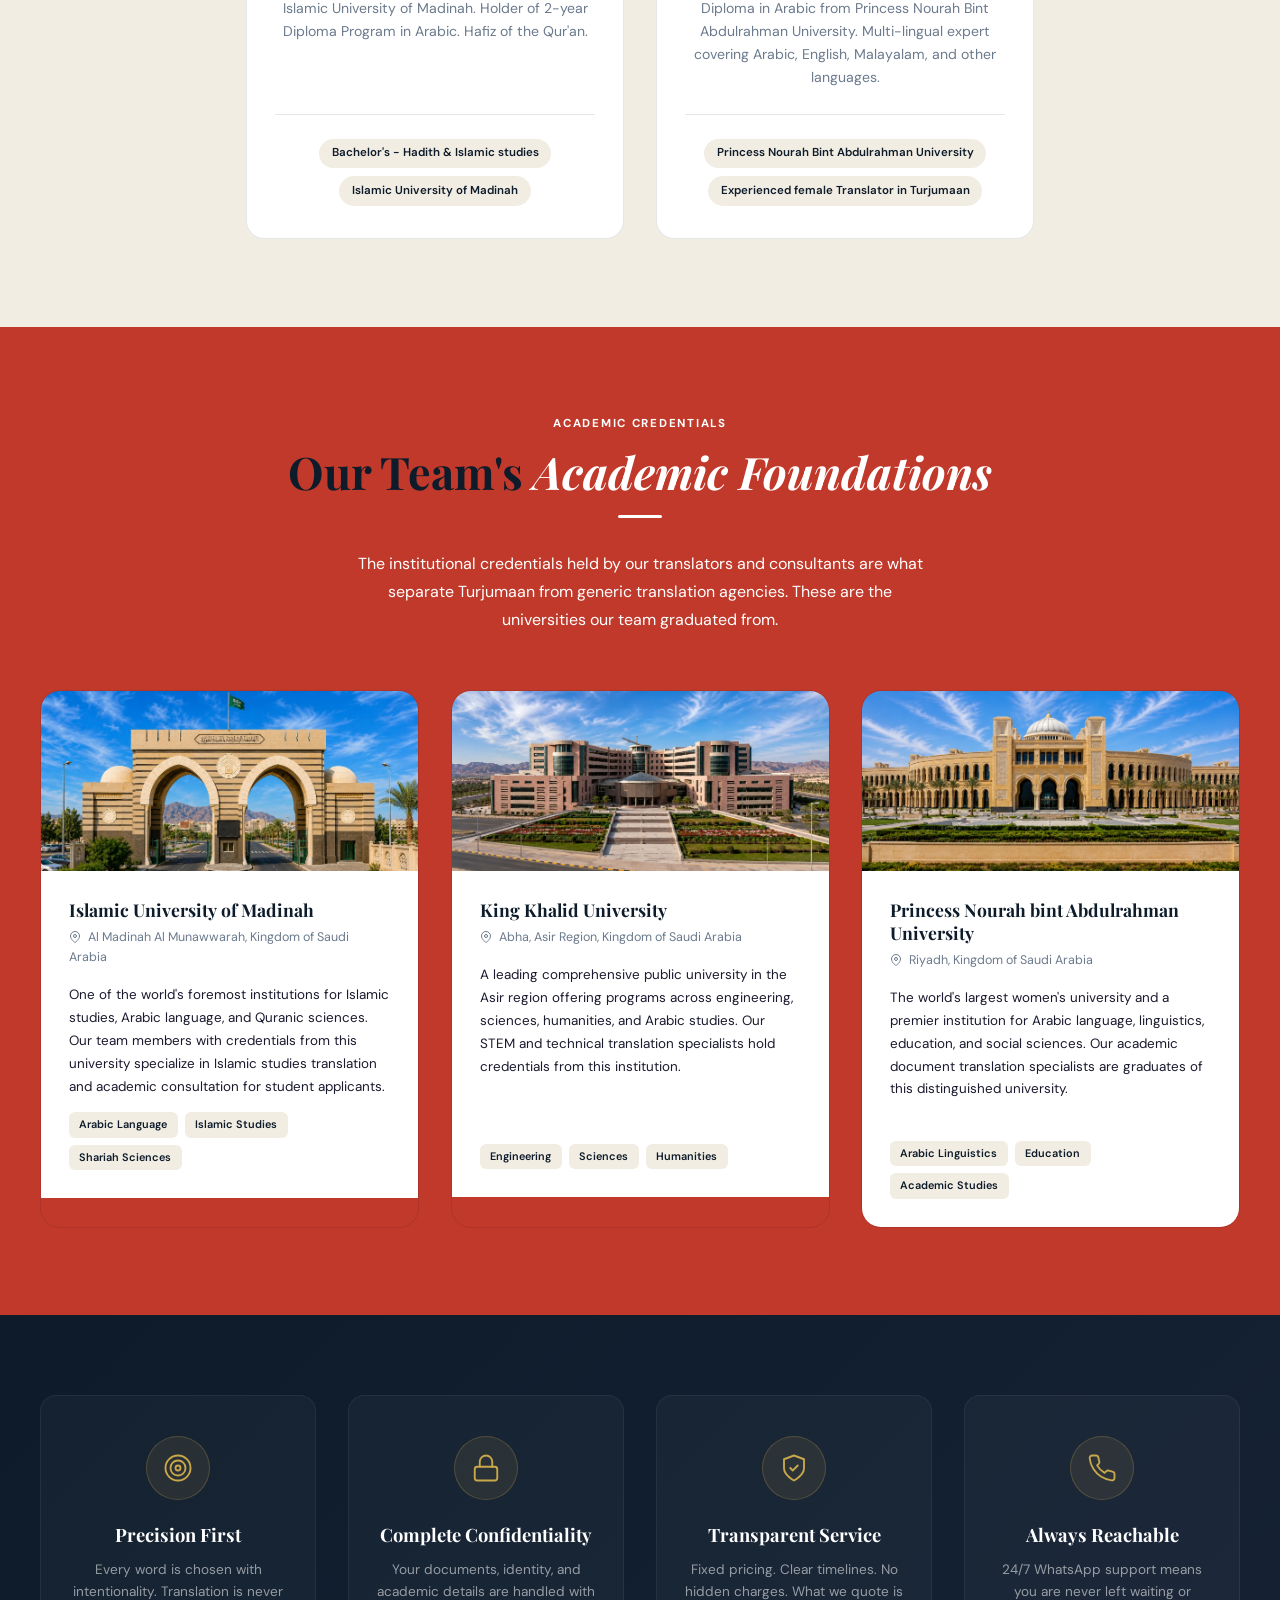
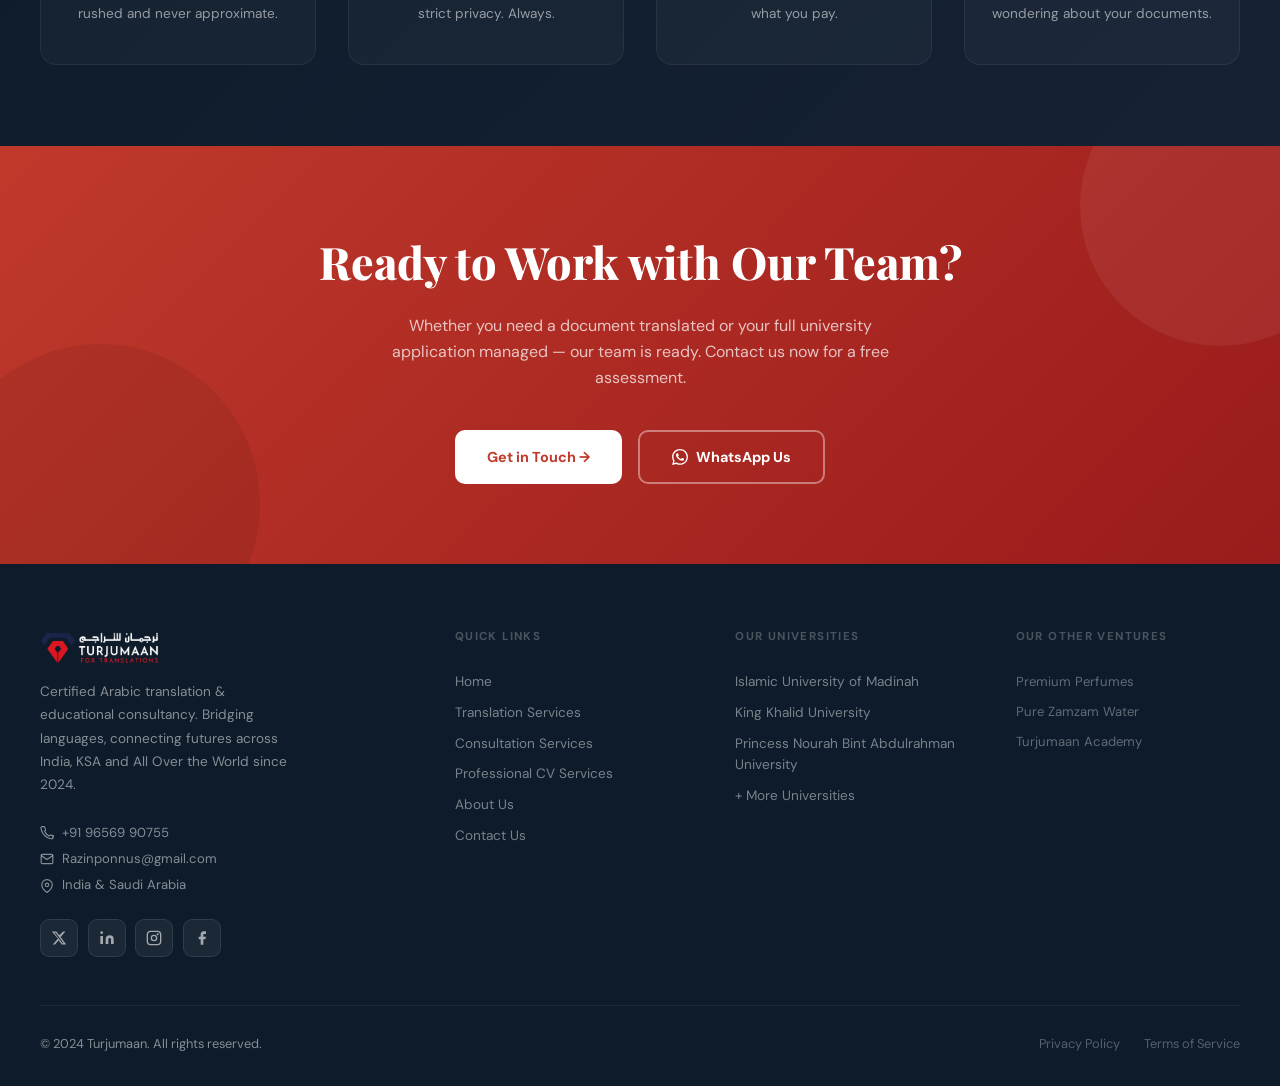
==== commit 46f66644: "," ====
--- a/about-us.html
+++ b/about-us.html
@@ -595,7 +595,7 @@
         <div class="team-card-body">
           <div class="team-card-name">Muhammed faiz</div>
           <div class="team-card-role">Translator (Madinah)</div>
-          <p class="team-card-bio">Studying at the College of Hadith in Madinah. Completed Diploma in Arabic Language with Grade of 4.95/5.00. Memorized the Holy Qur'an ,doing Muraja'ah. Completed several Mutoon and Dawrah programs under Shaykh Dr. Abdul Razzaq Al-Badr as well as Shaykh Dr. Muhammad Al-Qasim</p>
+          <p class="team-card-bio">Studying at the College of Hadith in Madinah. Completed Diploma in Arabic Language. Ijaza holder in several Mutoon and Dawrah programs under various scholars</p>
           <div class="team-skills">
             <span class="team-skill">Specialized and experienced translator</span>
             <span class="team-skill">Islamic University of Madinah</span>
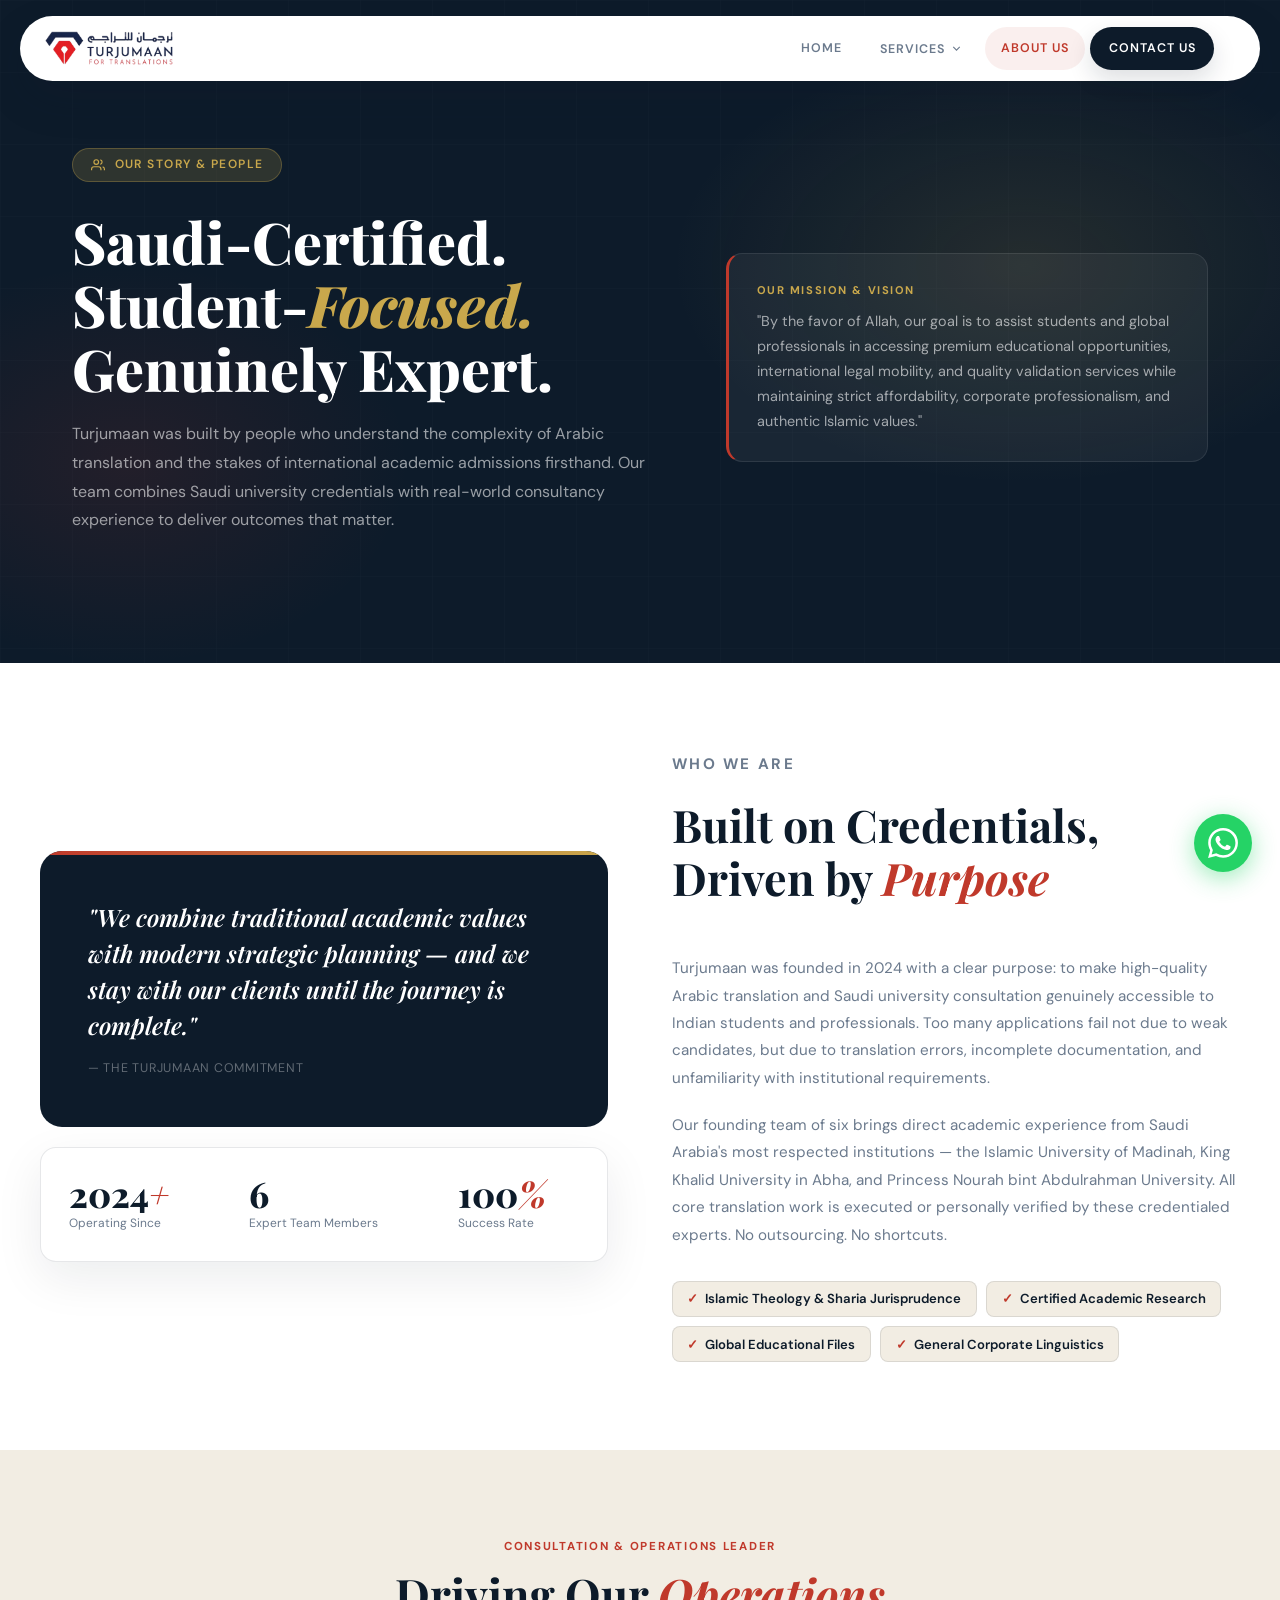
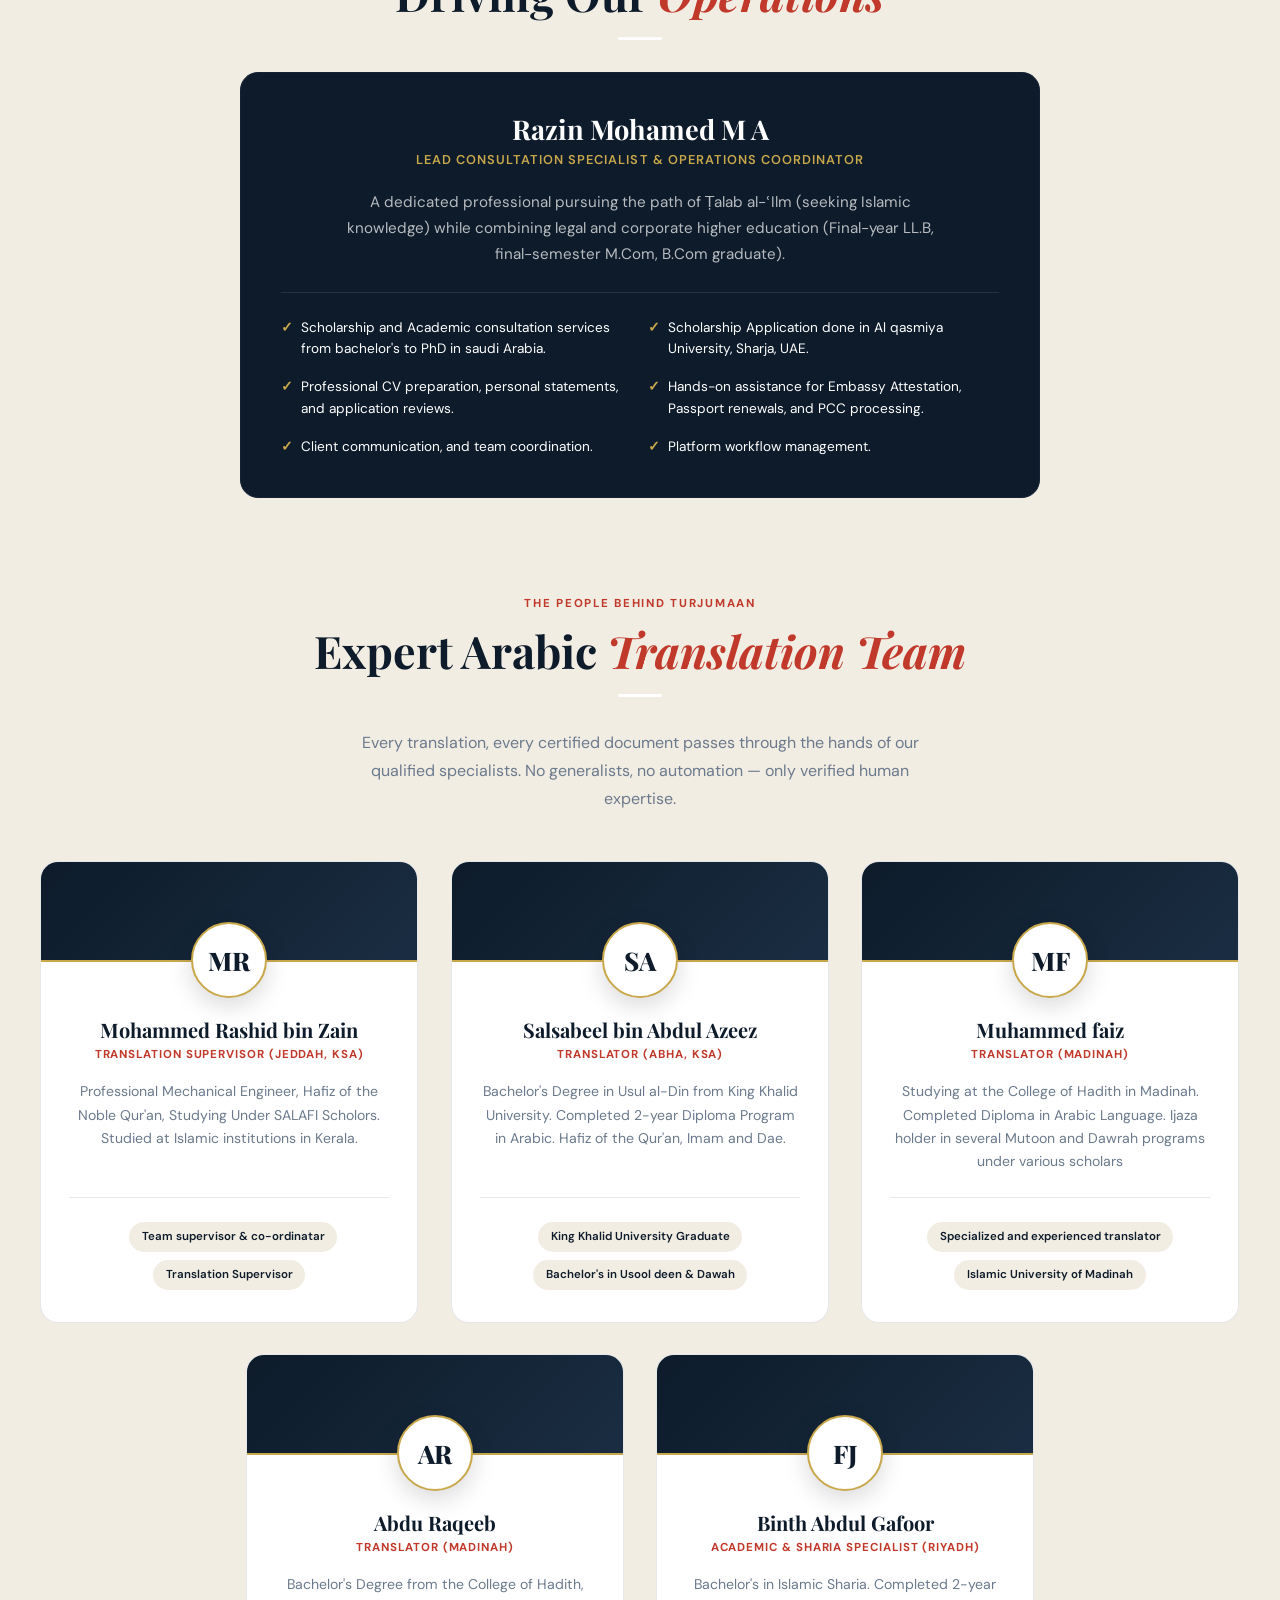
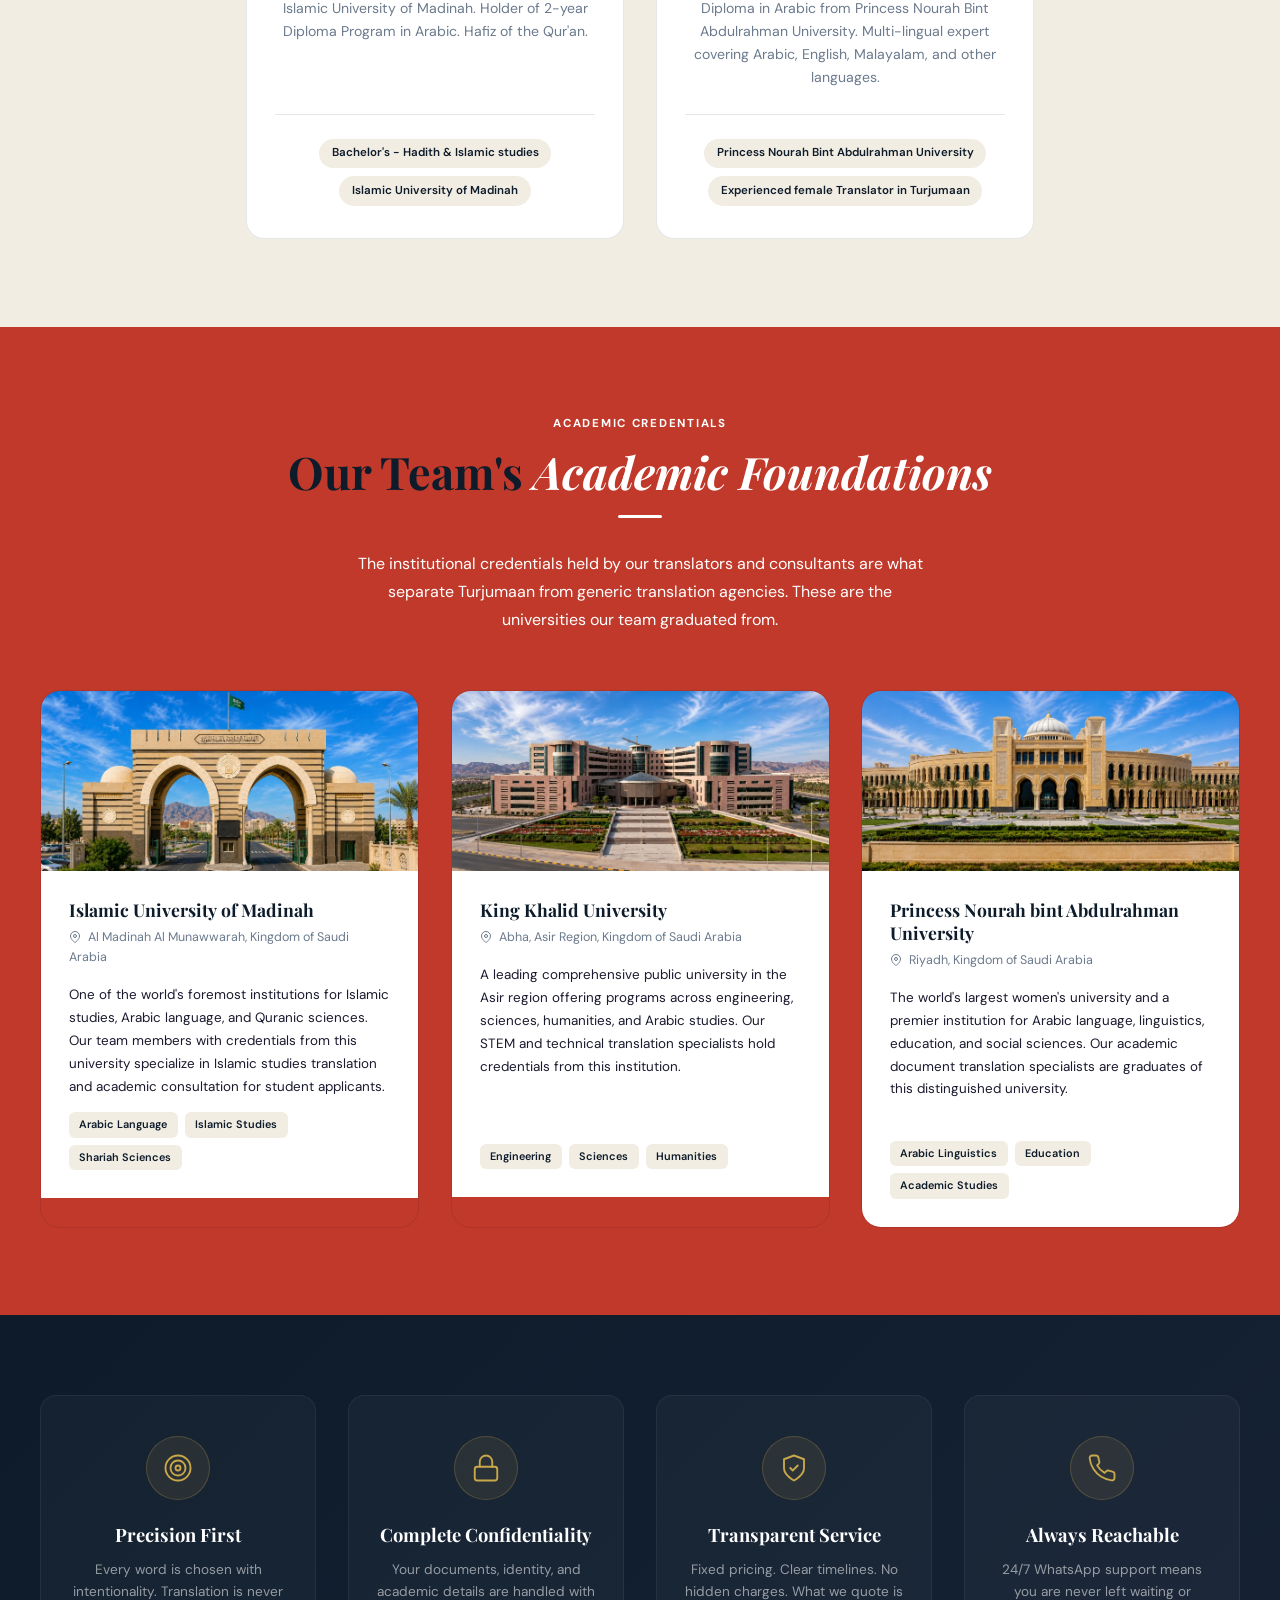
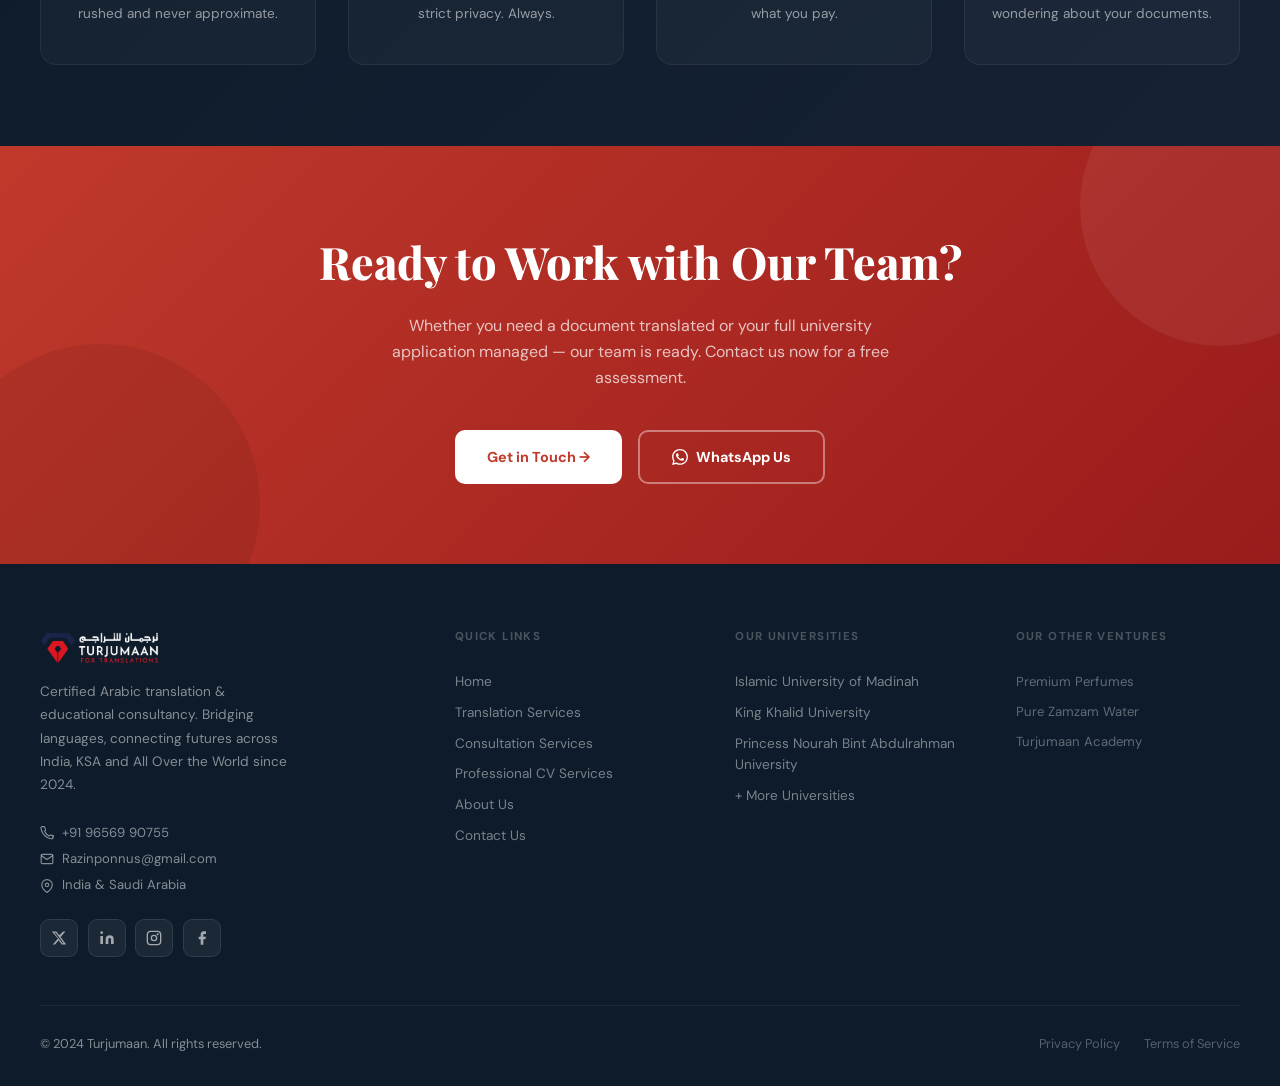
==== commit 3c29d6ac: "." ====
--- a/about-us.html
+++ b/about-us.html
@@ -19,6 +19,26 @@
 <meta name="twitter:title" content="Meet Our Expert Saudi-Certified Linguistic Team | Turjumaan">
 <meta name="twitter:description" content="Turjumaan is led by 5 Saudi-credentialed linguistic experts. Meet our team of certified translators and consultants with credentials from Saudi universities.">
 <meta name="twitter:image" content="https://turjumaan.com/Turjuman-logo.webp">
+<script type="application/ld+json">
+{
+  "@context": "https://schema.org",
+  "@type": "BreadcrumbList",
+  "itemListElement": [
+    {
+      "@type": "ListItem",
+      "position": 1,
+      "name": "Home",
+      "item": "https://turjumaan.com/"
+    },
+    {
+      "@type": "ListItem",
+      "position": 2,
+      "name": "About Us",
+      "item": "https://turjumaan.com/about-us"
+    }
+  ]
+}
+</script>
 <script type="application/ld+json">
 {
   "@context": "https://schema.org",
@@ -133,7 +153,7 @@
 .identity-quote{font-family:var(--ff-display);font-size:1.5rem;font-weight:600;font-style:italic;color:var(--white);line-height:1.5;margin-bottom:1rem}
 .identity-quote-src{font-size:.78rem;color:rgba(255,255,255,.35);letter-spacing:.06em;text-transform:uppercase}
 .identity-float{background:var(--white);border:1px solid var(--border);border-radius:16px;padding:1.75rem;margin-top:1.25rem;box-shadow:0 16px 48px rgba(13,27,42,.08)}
-.float-stats{display:flex;gap:2rem;flex-wrap:wrap}
+.float-stats{display:flex;gap:5rem;flex-wrap:wrap}
 .fstat-num{font-family:var(--ff-display);font-size:2.2rem;font-weight:800;color:var(--navy);line-height:1}
 .fstat-num span{color:var(--crimson);font-style:italic}
 .fstat-label{font-size:.75rem;color:var(--muted);margin-top:3px}
